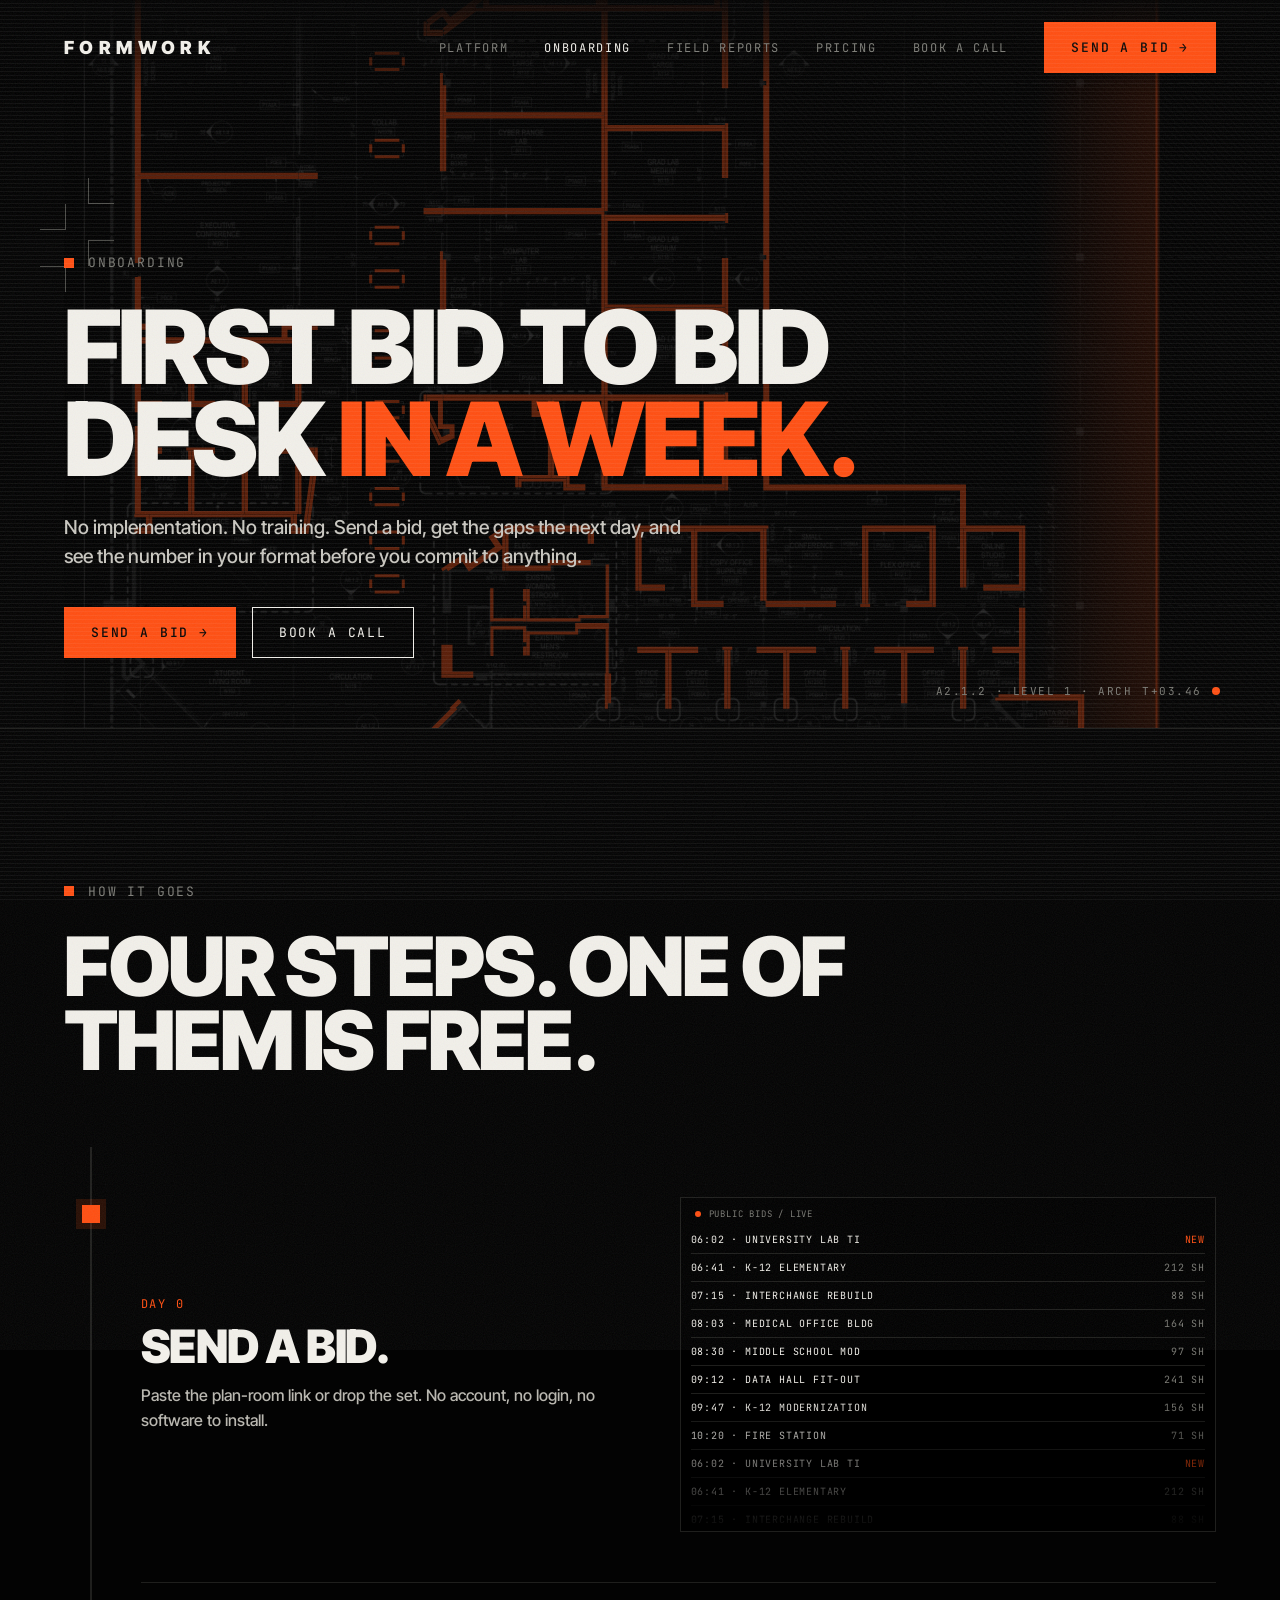
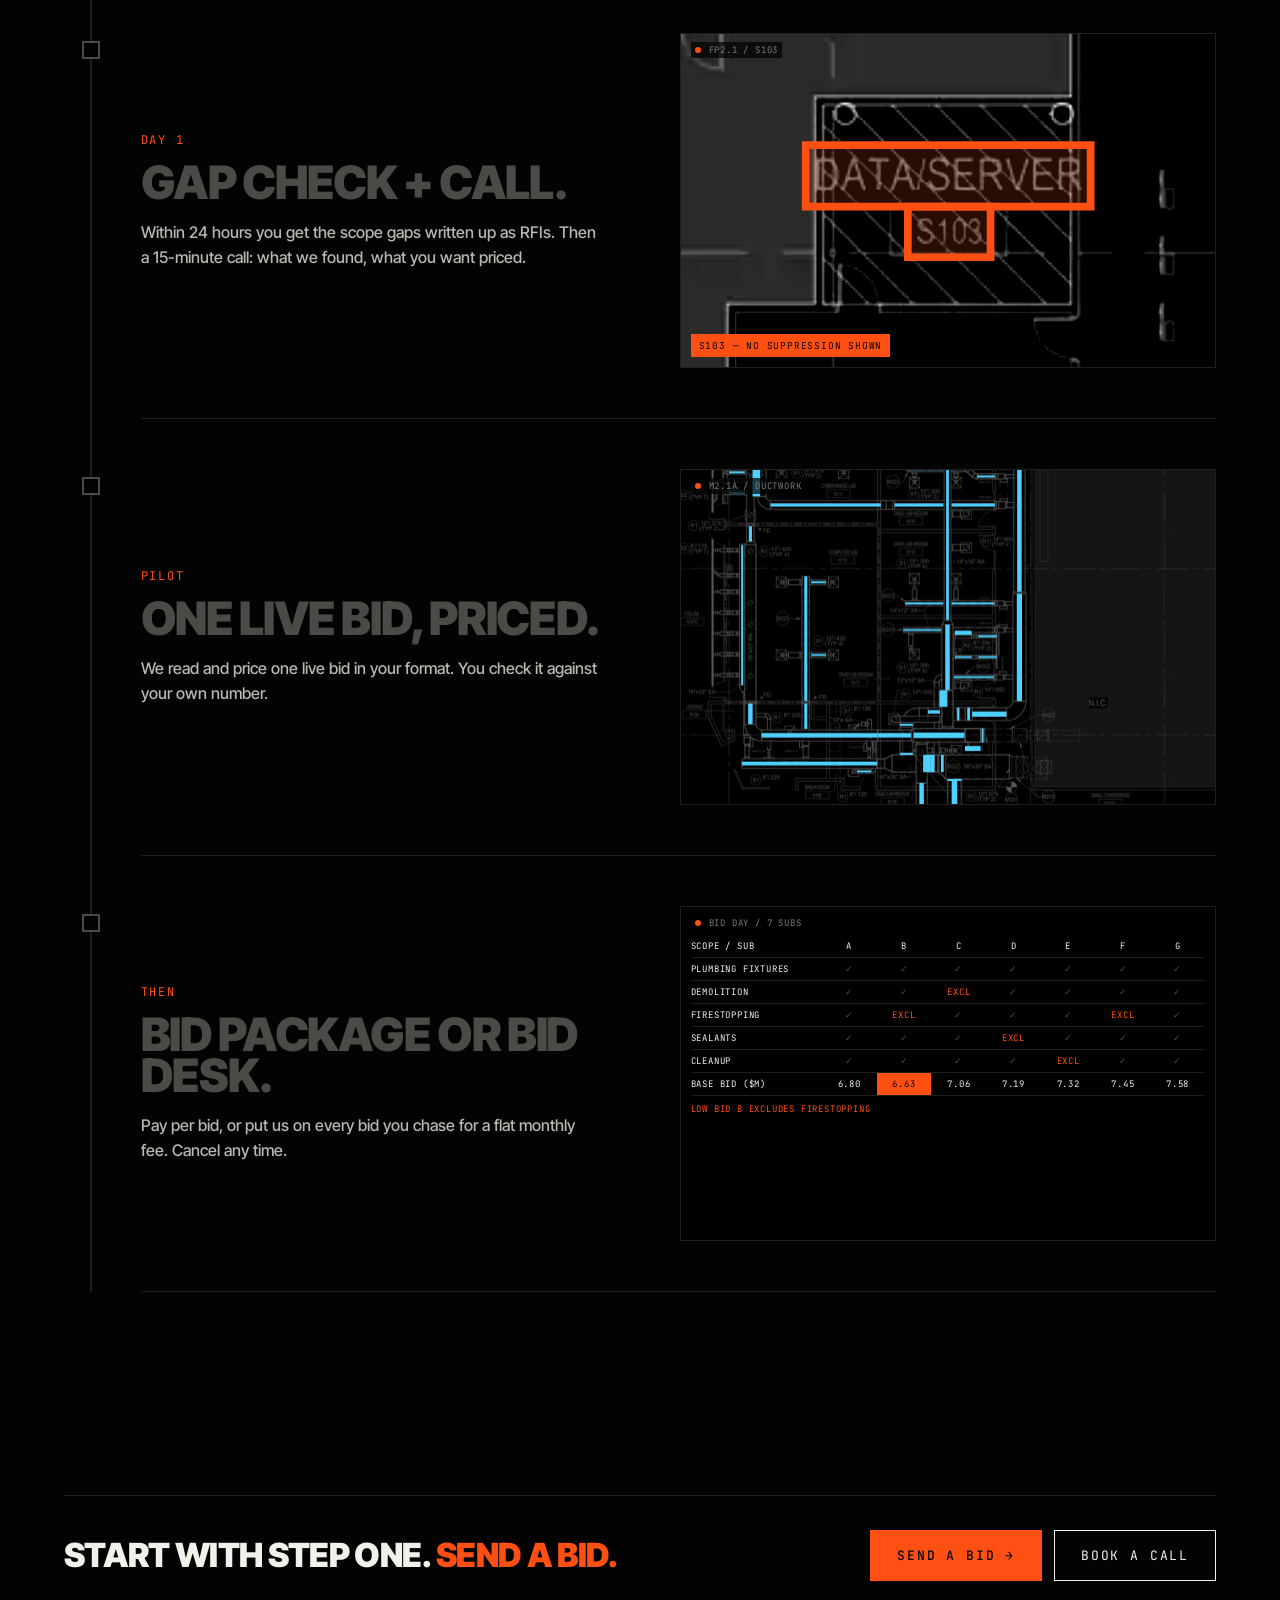
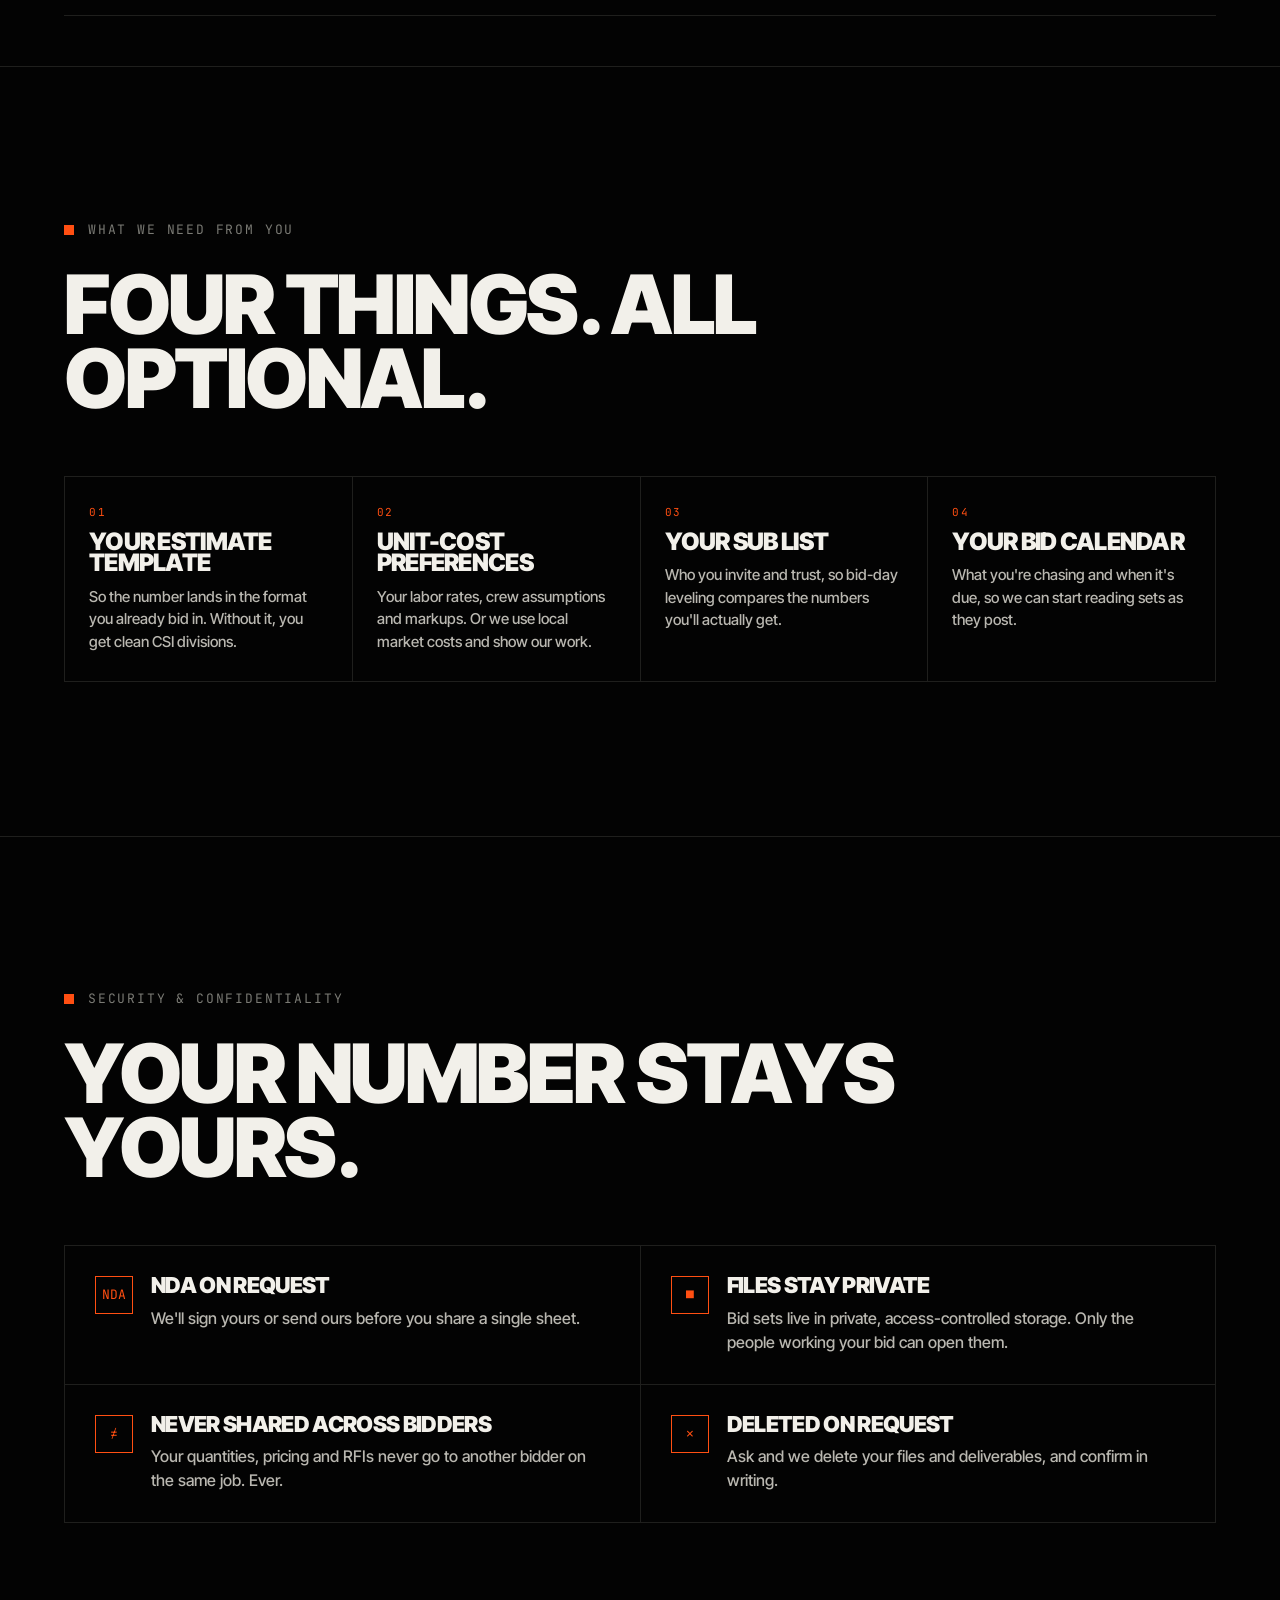
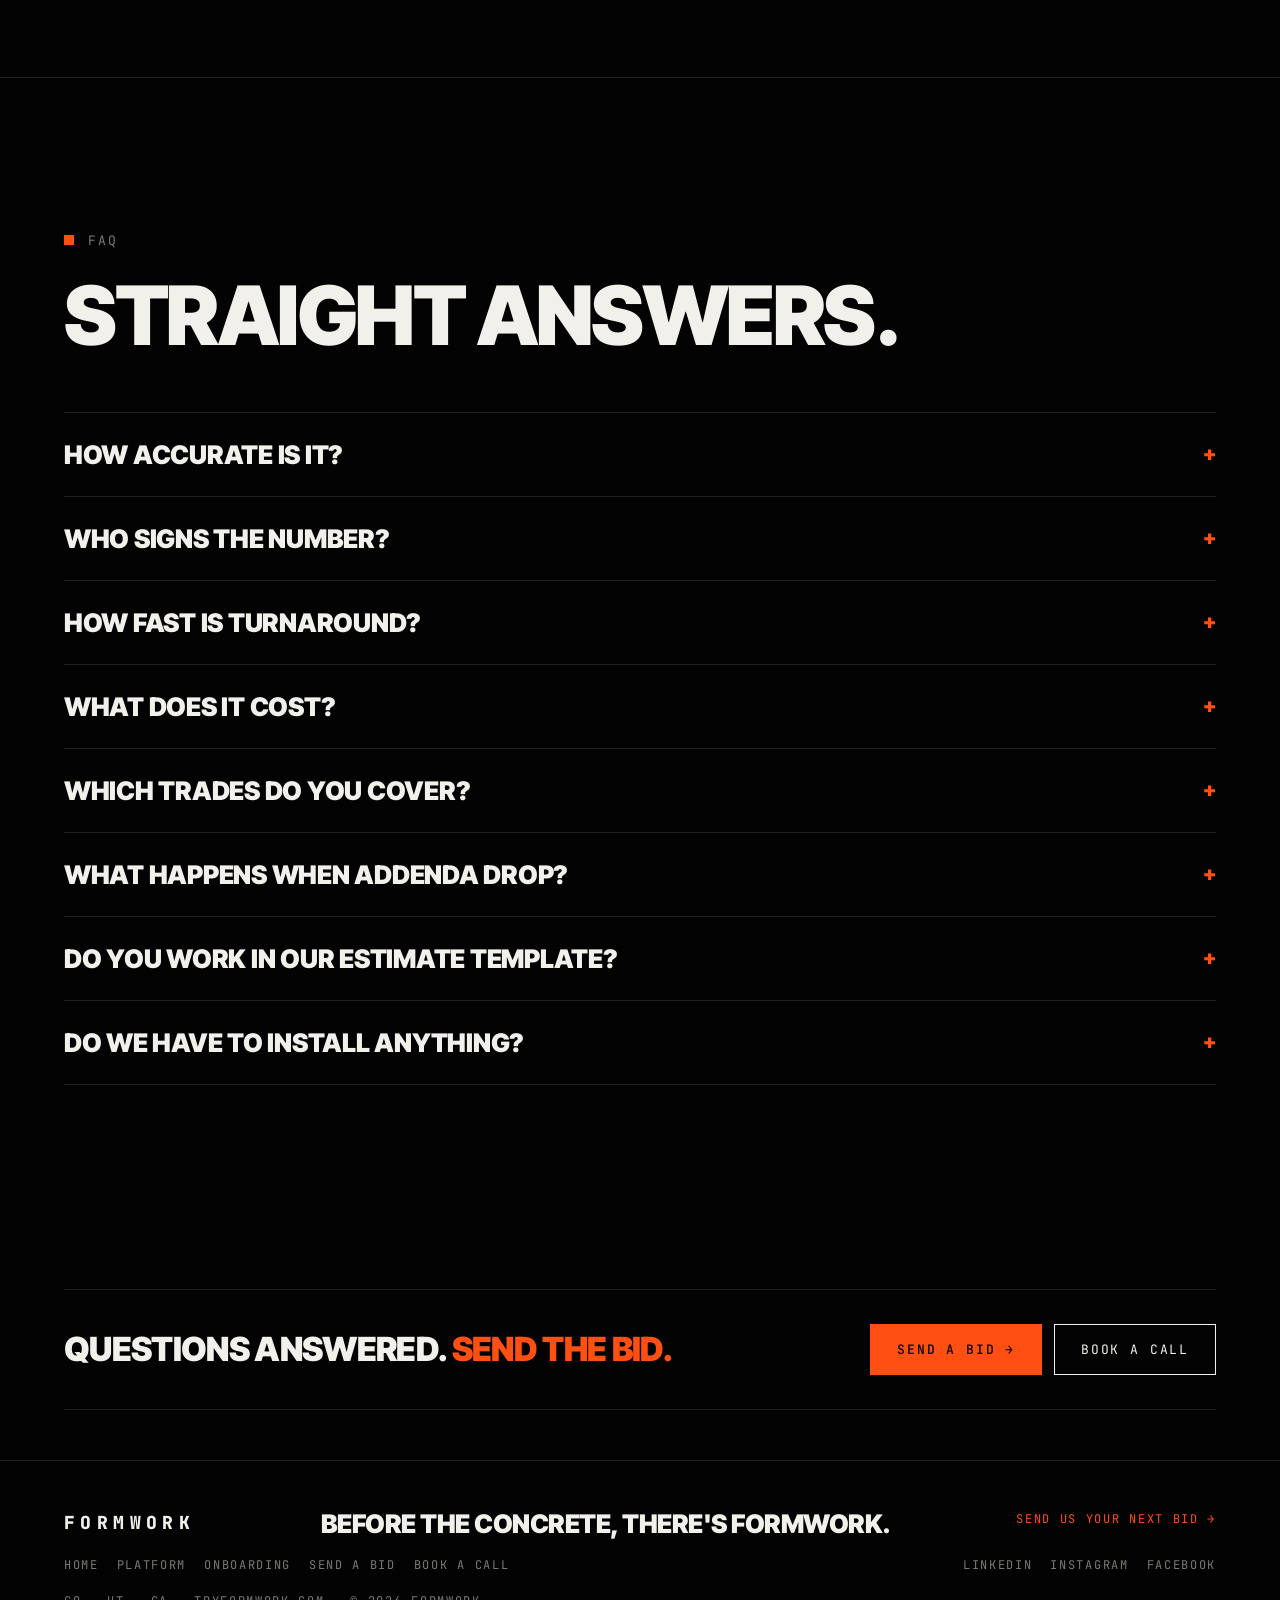
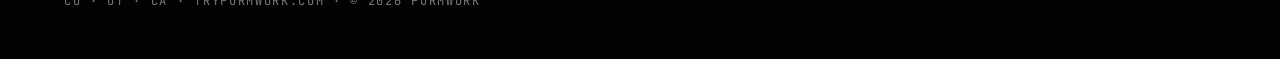
==== onboarding.html @ c46f16ba "Launch new Formwork site: preconstruction intelligence Replaces the July landing page with the new m" ====
<!doctype html>
<html lang="en">
<head>
<meta charset="utf-8">
<meta name="viewport" content="width=device-width, initial-scale=1">
<title>Onboarding — Formwork</title>
<meta name="description" content="How working with Formwork goes: send a bid, gap check and call on day one, free gap check on your next bid, then per-bid or monthly. What we need, how we protect your files, and FAQ.">
<meta property="og:title" content="Onboarding — Formwork">
<meta property="og:description" content="How working with Formwork goes: send a bid, gap check and call on day one, free gap check on your next bid, then per-bid or monthly. What we need, how we protect your files, and FAQ.">
<meta property="og:type" content="website">
<meta property="og:site_name" content="Formwork">
<meta property="og:url" content="https://tryformwork.com/onboarding.html">
<meta property="og:image" content="https://tryformwork.com/assets/poster.jpg">
<meta name="twitter:card" content="summary_large_image">
<meta name="theme-color" content="#030303">
<link rel="canonical" href="https://tryformwork.com/onboarding.html">
<link rel="icon" type="image/svg+xml" href="data:image/svg+xml,%3Csvg xmlns='http://www.w3.org/2000/svg' viewBox='0 0 64 64'%3E%3Crect width='64' height='64' fill='%23ff4f12'/%3E%3Cpath d='M20 14h26v9H30v7h13v9H30v11H20z' fill='%23030303'/%3E%3C/svg%3E">
<link rel="preconnect" href="https://fonts.googleapis.com">
<link rel="preconnect" href="https://fonts.gstatic.com" crossorigin>
<link rel="preload" as="style" href="https://fonts.googleapis.com/css2?family=Inter+Tight:wght@400;500;800;900&family=JetBrains+Mono:wght@400;500&display=swap">
<link href="https://fonts.googleapis.com/css2?family=Inter+Tight:wght@400;500;800;900&family=JetBrains+Mono:wght@400;500&display=swap" rel="stylesheet">
<link rel="preload" as="fetch" href="assets/a212.json" crossorigin>
<link rel="preload" as="fetch" href="assets/m21a.json" crossorigin>
<script>document.documentElement.classList.add('js');</script>
<link rel="stylesheet" href="assets/site.css">
</head>
<body>
<div id="flash" aria-hidden="true"></div>
<nav>
  <a href="index.html" class="wordmark" aria-label="Formwork home">FORMWORK</a>
  <div class="links">
    <a class="mono dim" href="platform.html">Platform</a>
    <a class="mono dim cur" href="onboarding.html" aria-current="page">Onboarding</a>
    <a class="mono dim" href="index.html#reports">Field reports</a>
    <a class="mono dim" href="index.html#pricing">Pricing</a>
    <a class="mono dim" href="send.html#call">Book a call</a>
    <a class="btn solid" href="send.html">Send a bid →</a>
  </div>
</nav>
<header class="phero">
  <canvas class="bg" data-plan data-cx="600" aria-hidden="true"></canvas>
  <i class="hud tl"></i><i class="hud tr"></i><i class="hud bl"></i><i class="hud br"></i>
  <div class="hudtxt r mono dim" aria-hidden="true"><span data-hud-layer>A2.1.2 · Level 1 · Arch</span><span data-hud-t>T+00.00</span><span class="dot"></span></div>
  <div class="label mono dim">Onboarding</div>
  <h1 class="slam now">First bid to bid desk <em class="orange" style="font-style:normal">in a week.</em></h1>
  <p class="sub">No implementation. No training. Send a bid, get the gaps the next day, and see the number in your format before you commit to anything.</p>
  <div class="ctas"><a class="btn solid" href="send.html">Send a bid →</a><a class="btn" href="send.html#call" data-book>Book a call</a></div>
</header>

<section id="timeline" aria-label="Onboarding timeline">
  <div class="label mono dim reveal">How it goes</div>
  <h2 class="slam">Four steps. One of them is free.</h2>
  <div class="tline"><div class="rail"><i id="tlFill"></i></div>
    <div class="tstep"><i class="tdot"></i><div><div class="when mono orange">Day 0</div><h3>Send a bid.</h3><p>Paste the plan-room link or drop the set. No account, no login, no software to install.</p></div><div class="mini" data-mini="feed" data-label="Public bids / live"></div></div>
    <div class="tstep"><i class="tdot"></i><div><div class="when mono orange">Day 1</div><h3>Gap check + call.</h3><p>Within 24 hours you get the scope gaps written up as RFIs. Then a 15-minute call: what we found, what you want priced.</p></div><div class="mini" data-mini="zoom:g2" data-label="FP2.1 / S103" data-chip="S103 — no suppression shown"></div></div>
    <div class="tstep"><i class="tdot"></i><div><div class="when mono orange">Pilot</div><h3>One live bid, priced.</h3><p>We read and price one live bid in your format. You check it against your own number.</p></div><div class="mini" data-mini="duct" data-label="M2.1A / ductwork"></div></div>
    <div class="tstep"><i class="tdot"></i><div><div class="when mono orange">Then</div><h3>Bid Package or Bid Desk.</h3><p>Pay per bid, or put us on every bid you chase for a flat monthly fee. Cancel any time.</p></div><div class="mini" data-mini="lvl" data-label="Bid day / 7 subs"></div></div>
  </div>
</section>
<div class="ctawrap"><div class="ctastrip reveal"><div class="t">Start with step one. <span class="orange">Send a bid.</span></div><div class="row"><a class="btn solid" href="send.html">Send a bid →</a><a class="btn" href="send.html#call" data-book>Book a call</a></div></div></div>

<section style="border-top:1px solid var(--line)">
  <div class="label mono dim reveal">What we need from you</div>
  <h2 class="slam">Four things. All optional.</h2>
  <div class="need">
    <div class="reveal"><div class="k mono orange">01</div><h3>Your estimate template</h3><p>So the number lands in the format you already bid in. Without it, you get clean CSI divisions.</p></div>
    <div class="reveal"><div class="k mono orange">02</div><h3>Unit-cost preferences</h3><p>Your labor rates, crew assumptions and markups. Or we use local market costs and show our work.</p></div>
    <div class="reveal"><div class="k mono orange">03</div><h3>Your sub list</h3><p>Who you invite and trust, so bid-day leveling compares the numbers you'll actually get.</p></div>
    <div class="reveal"><div class="k mono orange">04</div><h3>Your bid calendar</h3><p>What you're chasing and when it's due, so we can start reading sets as they post.</p></div>
  </div>
</section>

<section style="border-top:1px solid var(--line)">
  <div class="label mono dim reveal">Security &amp; confidentiality</div>
  <h2 class="slam">Your number stays yours.</h2>
  <div class="sec4">
    <div class="reveal"><div class="ic">NDA</div><div><h3>NDA on request</h3><p>We'll sign yours or send ours before you share a single sheet.</p></div></div>
    <div class="reveal"><div class="ic">■</div><div><h3>Files stay private</h3><p>Bid sets live in private, access-controlled storage. Only the people working your bid can open them.</p></div></div>
    <div class="reveal"><div class="ic">≠</div><div><h3>Never shared across bidders</h3><p>Your quantities, pricing and RFIs never go to another bidder on the same job. Ever.</p></div></div>
    <div class="reveal"><div class="ic">✕</div><div><h3>Deleted on request</h3><p>Ask and we delete your files and deliverables, and confirm in writing.</p></div></div>
  </div>
</section>

<section style="border-top:1px solid var(--line)">
  <div class="label mono dim reveal">FAQ</div>
  <h2 class="slam">Straight answers.</h2>
  <div class="faq">
    <details class="reveal"><summary>How accurate is it?</summary><p>Every quantity traces back to a sheet and a markup you can audit. Machines do the counting; an estimator checks it and signs it. If a number moves, you can see why.</p></details>
    <details class="reveal"><summary>Who signs the number?</summary><p>A construction professional reviews and signs every deliverable that leaves Formwork. No black boxes, no unsigned output.</p></details>
    <details class="reveal"><summary>How fast is turnaround?</summary><p>Gap check within 24 hours of receiving the set. Quantities and the full estimate before your pre-bid. We confirm the date the day the set lands, and tell you up front if the timeline is tight.</p></details>
    <details class="reveal"><summary>What does it cost?</summary><p>The Gap Check is free. A Bid Package starts at $750 per bid. Bid Desk starts at $3K per month for a monthly bid allotment. Owner-side work is quoted per project.</p></details>
    <details class="reveal"><summary>Which trades do you cover?</summary><p>All of them: sitework, concrete, steel, framing and drywall, doors and hardware, finishes, fire protection, plumbing, mechanical, electrical, low voltage. GCs get the whole set; subs get their scope.</p></details>
    <details class="reveal"><summary>What happens when addenda drop?</summary><p>We track addenda on every bid we have. Affected quantities are re-run and you get a short delta memo: what changed, where, and what it does to the number.</p></details>
    <details class="reveal"><summary>Do you work in our estimate template?</summary><p>Yes. Send your template and we deliver in it. No template? You get a clean CSI-division estimate that drops into most systems.</p></details>
    <details class="reveal"><summary>Do we have to install anything?</summary><p>No. You get files: marked-up drawings, the estimate, the RFI memo. Nothing to log into.</p></details>
  </div>
</section>
<div class="ctawrap"><div class="ctastrip reveal"><div class="t">Questions answered. <span class="orange">Send the bid.</span></div><div class="row"><a class="btn solid" href="send.html">Send a bid →</a><a class="btn" href="send.html#call" data-book>Book a call</a></div></div></div>
<footer class="mono dim">
  <div class="wordmark" style="color:var(--ink)">FORMWORK</div>
  <div class="brandline">Before the concrete, there's formwork.</div>
  <a href="send.html" class="orange">Send us your next bid →</a>
  <div class="fl" role="navigation" aria-label="Footer"><a href="index.html">Home</a><a href="platform.html">Platform</a><a href="onboarding.html">Onboarding</a><a href="send.html">Send a bid</a><a href="send.html#call">Book a call</a></div>
  <!-- TODO(owner): real social URLs -->
  <div class="socials"><a href="#" aria-label="Formwork on LinkedIn">LinkedIn</a><a href="#" aria-label="Formwork on Instagram">Instagram</a><a href="#" aria-label="Formwork on Facebook">Facebook</a></div>
  <div>CO · UT · CA · tryformwork.com · © <span data-year></span> Formwork</div>
</footer>
<div class="mbar" id="mbar"><a class="solid" href="send.html">Send a bid →</a><a href="send.html#call" data-book>Book a call</a></div>
<script src="assets/site.js" defer></script>
</body>
</html>
---- assets/site.css ----
:root {
    --bg: #030303; --bg2: #0b0b0a; --line: #1f1f1d; --ink: #f2f0ea; --dim: #7a7a74; --mute: #4a4a46;
    --orange: #ff4f12; --cyan: #4fd1ff;
    --sans: 'Inter Tight', system-ui, sans-serif; --mono: 'JetBrains Mono', ui-monospace, monospace;
    --pad: clamp(20px, 5vw, 96px);
  }
  * { box-sizing: border-box; margin: 0; padding: 0; }
[hidden] { display: none !important; }
  html { scroll-behavior: smooth; overflow-x: clip; }
  body { background: var(--bg); color: var(--ink); font-family: var(--sans); -webkit-font-smoothing: antialiased; overflow-x: clip; }
  body::after { /* film grain */
    content: ''; position: fixed; inset: -50%; pointer-events: none; z-index: 100; opacity: .07;
    background-image: url("data:image/svg+xml,%3Csvg xmlns='http://www.w3.org/2000/svg' width='200' height='200'%3E%3Cfilter id='n'%3E%3CfeTurbulence type='fractalNoise' baseFrequency='.9' numOctaves='2'/%3E%3C/filter%3E%3Crect width='200' height='200' filter='url(%23n)'/%3E%3C/svg%3E");
    animation: grain 1s steps(6) infinite;
  }
  body::before { /* scanlines */
    content: ''; position: fixed; inset: 0; pointer-events: none; z-index: 99; opacity: .05;
    background: repeating-linear-gradient(0deg, #fff 0 1px, transparent 1px 4px);
  }
  #flash { position: fixed; inset: 0; background: #fff; opacity: 0; pointer-events: none; z-index: 98; }
  #flash.go { animation: flash .16s ease-out; }
  @keyframes flash { 0% { opacity: .16; } 100% { opacity: 0; } }
  @keyframes grain { 0%{transform:translate(0,0)} 25%{transform:translate(-3%,2%)} 50%{transform:translate(2%,-3%)} 75%{transform:translate(-2%,-1%)} 100%{transform:translate(1%,3%)} }
  @keyframes blink { 50% { opacity: .15; } }
  a { color: inherit; text-decoration: none; }
  .mono { font-family: var(--mono); text-transform: uppercase; letter-spacing: .14em; }
  .dim { color: var(--dim); } .orange { color: var(--orange); } .cyan { color: var(--cyan); }
  h1, h2, h3 { font-weight: 900; text-transform: uppercase; letter-spacing: -.03em; line-height: .9; }

  /* slam-in headline: scale down + RGB split, like the films */
  .slam { transform-origin: 0 100%; }
  .slam.c { transform-origin: 50% 50%; }
  .js .slam:not(.hit) { opacity: 0; }
  .slam.hit { animation: slam .6s cubic-bezier(.16,1,.3,1) both; }
  @keyframes slam {
    0% { opacity: 0; transform: scale(1.3); text-shadow: -16px 0 rgba(79,209,255,.85), 16px 0 rgba(255,79,18,.85); }
    20% { opacity: 1; }
    45% { text-shadow: -5px 0 rgba(79,209,255,.55), 5px 0 rgba(255,79,18,.55); }
    100% { opacity: 1; transform: none; text-shadow: 0 0 rgba(79,209,255,0), 0 0 rgba(255,79,18,0); }
  }

  /* nav */
  nav { position: fixed; top: 0; left: 0; right: 0; z-index: 50; display: flex; align-items: center; justify-content: space-between; padding: 22px var(--pad); background: linear-gradient(180deg, rgba(3,3,3,.9), rgba(3,3,3,0)); }
  .wordmark { font-weight: 900; letter-spacing: .3em; font-size: 18px; }
  nav .links { display: flex; gap: 36px; align-items: center; font-size: 12px; }
  nav .links a.mono:hover { color: var(--ink); }
  .btn { display: inline-flex; align-items: center; gap: 14px; font-family: var(--mono); text-transform: uppercase; letter-spacing: .14em; font-size: 13px; padding: 16px 26px; border: 1.5px solid var(--ink); color: var(--ink); background: transparent; cursor: pointer; transition: all .2s; }
  .btn:hover { background: var(--ink); color: var(--bg); }
  .btn.solid { background: var(--orange); border-color: var(--orange); color: #050505; font-weight: 500; }
  .btn.solid:hover { background: var(--ink); border-color: var(--ink); }
  @media (max-width: 1000px) { nav .links a.mono { display: none; } }
  @media (max-width: 520px) { nav { padding: 16px var(--pad); } .wordmark { font-size: 15px; letter-spacing: .24em; } nav .btn { padding: 11px 14px; font-size: 11px; gap: 8px; white-space: nowrap; } }

  /* HUD bits */
  .hud { position: absolute; z-index: 3; width: 26px; height: 26px; border-color: var(--mute); border-style: solid; pointer-events: none; }
  .hud.tl { top: 90px; left: 24px; border-width: 1.5px 0 0 1.5px; } .hud.tr { top: 90px; right: 24px; border-width: 1.5px 1.5px 0 0; }
  .hud.bl { bottom: 24px; left: 24px; border-width: 0 0 1.5px 1.5px; } .hud.br { bottom: 24px; right: 24px; border-width: 0 1.5px 1.5px 0; }
  .hudtxt { position: absolute; z-index: 3; font-size: 11px; pointer-events: none; display: flex; align-items: center; gap: 10px; }
  .dot { display: inline-block; width: 8px; height: 8px; background: var(--orange); border-radius: 50%; animation: blink 1s steps(2) infinite; flex: none; }
  @media (max-width: 520px) { .hud.tl, .hud.tr { top: 74px; } .hud { width: 18px; height: 18px; } }

  /* hero */
  .hero { position: relative; min-height: 100svh; display: flex; flex-direction: column; justify-content: flex-end; padding: 140px var(--pad) 70px; overflow: hidden; }
  .hero canvas.bg { position: absolute; inset: 0; width: 100%; height: 100%; opacity: .42; display: block; }
  .hero::before { content: ''; position: absolute; inset: 0; z-index: 1; background: linear-gradient(0deg, var(--bg) 4%, rgba(3,3,3,.55) 45%, rgba(3,3,3,.75) 100%); }
  .hero > * { position: relative; z-index: 2; }
  .hero .tag { font-size: 13px; margin-bottom: 28px; display: flex; align-items: center; gap: 12px; }
  .hero .tag .blink { display: inline-block; width: 8px; height: 8px; background: var(--orange); animation: blink 1s steps(2) infinite; flex: none; }
  .hero h1 { font-size: clamp(46px, 9.2vw, 168px); max-width: 15ch; }
  .hero h1 em { font-style: normal; color: var(--orange); }
  .hero .sub { margin-top: 34px; max-width: 640px; font-size: clamp(17px, 1.5vw, 21px); line-height: 1.5; color: #c9c7c0; font-weight: 500; }
  .hero .ctas { display: flex; flex-wrap: wrap; gap: 16px; margin-top: 44px; }
  .hero .hudtxt.r { position: absolute; right: 60px; bottom: 30px; }
  @media (max-width: 700px) { .hero .hudtxt.r { display: none; } }

  /* ticker */
  .ticker { border-top: 1px solid var(--line); border-bottom: 1px solid var(--line); overflow: hidden; white-space: nowrap; padding: 18px 0; font-size: 13px; }
  .ticker .track { display: inline-block; animation: tick 38s linear infinite; }
  .ticker span { margin: 0 34px; } .ticker b { color: var(--ink); font-weight: 500; }
  @keyframes tick { to { transform: translateX(-50%); } }

  section { padding: clamp(80px, 12vw, 180px) var(--pad); position: relative; }
  .label { font-size: 13px; margin-bottom: 30px; display: flex; gap: 14px; align-items: center; }
  .label::before { content: ''; width: 10px; height: 10px; background: var(--orange); animation: blink 1.4s steps(2) infinite; flex: none; }
  h2 { font-size: clamp(38px, 6.4vw, 112px); max-width: 16ch; }

  /* ---------- scroll-driven stages ---------- */
  .scrolly { padding: 0; position: relative; }
  .stage { position: sticky; top: 0; height: 100vh; height: 100svh; overflow: hidden; }
  .stage .hud.tl, .stage .hud.tr { top: 84px; }
  .stage .hudtxt.tl { top: 88px; left: 64px; } .stage .hudtxt.tr { top: 88px; right: 64px; }
  .stage .hudtxt.br { bottom: 30px; right: 64px; }
  .stage .bar { position: absolute; left: 0; right: 0; bottom: 0; height: 2px; background: var(--line); z-index: 4; }
  .stage .bar i { position: absolute; inset: 0; background: var(--orange); transform-origin: 0 0; transform: scaleX(0); }
  @media (max-width: 520px) { .stage .hud.tl, .stage .hud.tr { top: 72px; } .stage .hudtxt.tl { left: 46px; top: 76px; font-size: 9.5px; } .stage .hudtxt.tr { right: 46px; top: 76px; font-size: 9.5px; } .stage .hudtxt.br { right: 50px; bottom: 28px; } }

  /* sequence (film beats) */
  #seq { height: 760vh; border-top: 1px solid var(--line); }
  #seqCanvas { position: absolute; inset: 0; width: 100%; height: 100%; display: block; }
  .beat { position: absolute; inset: 0; visibility: hidden; opacity: 0; padding: 130px var(--pad) 70px; display: flex; flex-direction: column; justify-content: center; }
  .beat.on { visibility: visible; opacity: 1; }
  .beat .big { font-size: clamp(42px, 8.6vw, 150px); }
  .beat .mid { font-size: clamp(34px, 6.2vw, 108px); }
  /* b1 terminal */
  .b1 { flex-direction: row; align-items: center; justify-content: space-between; gap: 40px; }
  .term { font-family: var(--mono); font-size: clamp(11px, 1.5vw, 22px); letter-spacing: .1em; text-transform: uppercase; line-height: 2.1; white-space: pre; }
  .term .hd { color: var(--orange); margin-bottom: 18px; display: flex; align-items: center; gap: 12px; letter-spacing: .14em; }
  .term .cur::after { content: '▌'; color: var(--orange); animation: blink .8s steps(2) infinite; }
  .flip { flex: none; text-align: right; }
  .flip .tile { width: 300px; height: 267px; border: 1px solid var(--line); background: #000 url(sheets/thumbs.webp) no-repeat; background-size: 3000px auto; filter: brightness(2.4) contrast(1.4); margin-left: auto; }
  .flip .mono { font-size: 11px; margin-top: 12px; }
  @media (max-width: 860px) { .b1 { flex-direction: column; align-items: flex-start; justify-content: center; gap: 30px; } .flip { text-align: left; } .flip .tile { width: 180px; height: 160px; background-size: 1800px auto; margin-left: 0; } }
  /* b2 download */
  .dl { margin-top: 60px; max-width: 900px; width: 100%; }
  .dl .mono { font-size: clamp(10px, 1.2vw, 15px); margin-bottom: 12px; display: flex; justify-content: space-between; gap: 12px; }
  .dl .track { height: 6px; background: #1c1c1a; } .dl .track i { display: block; height: 100%; background: var(--dim); width: 3%; animation: stuck 1.1s steps(3) infinite; }
  @keyframes stuck { 50% { opacity: .5; } }
  /* b3 takeoff */
  .b3 { justify-content: flex-end; }
  .b3::before { content: ''; position: absolute; inset: 0; background: linear-gradient(0deg, rgba(3,3,3,.95) 0%, rgba(3,3,3,0) 50%); }
  .b3 > * { position: relative; }
  .b3 > canvas { position: absolute; }
  .b3 .counts { position: absolute; right: var(--pad); top: 130px; text-align: right; display: grid; gap: 6px; }
  .b3 .counts div { display: flex; gap: 16px; justify-content: flex-end; align-items: baseline; }
  .b3 .counts b { font-family: var(--mono); font-weight: 500; font-size: clamp(22px, 3vw, 44px); color: var(--ink); }
  .b3 .counts span { font-size: 11px; width: 130px; text-align: left; }
  @media (max-width: 700px) { .b3 .counts { left: var(--pad); right: auto; top: 108px; text-align: left; grid-template-columns: 1fr 1fr; gap: 4px 18px; background: rgba(3,3,3,.6); } .b3 .counts div { justify-content: flex-start; gap: 8px; } .b3 .counts b { font-size: 20px; } .b3 .counts span { width: auto; font-size: 8.5px; } }
  /* b4 priced */
  .b4 { flex-direction: row; align-items: center; gap: 60px; }
  .rows { flex: 1; max-width: 820px; font-family: var(--mono); text-transform: uppercase; letter-spacing: .08em; }
  .rows .r { display: flex; align-items: baseline; border-bottom: 1px solid var(--line); padding: clamp(7px, 1.2vh, 13px) 0; font-size: clamp(11px, 1.45vw, 22px); opacity: 0; }
  .rows .r.in { opacity: 1; }
  .rows .r i { font-style: normal; color: var(--orange); width: 3.6em; flex: none; } .rows .r span { flex: 1; } .rows .r b { font-weight: 500; }
  .b4 .priced { font-size: clamp(56px, 11vw, 190px); color: var(--orange); }
  @media (max-width: 860px) { .b4 { flex-direction: column-reverse; align-items: stretch; gap: 28px; } }
  /* b5 rfis */
  .rfis { display: grid; gap: 14px; max-width: 1100px; margin-bottom: 50px; }
  .rfi { display: flex; gap: 30px; align-items: center; border-left: 5px solid var(--orange); background: #0d0d0c; padding: clamp(12px, 2vh, 22px) clamp(14px, 2.4vw, 30px); font-family: var(--mono); text-transform: uppercase; letter-spacing: .08em; font-size: clamp(11px, 1.5vw, 22px); opacity: 0; transform: translateX(140px); transition: transform .35s cubic-bezier(.16,1,.3,1), opacity .2s; }
  .rfi.in { opacity: 1; transform: none; }
  .rfi i { font-style: normal; color: var(--orange); flex: none; }
  @media (max-width: 600px) { .rfi { flex-direction: column; align-items: flex-start; gap: 6px; } .rfis { gap: 10px; margin-bottom: 30px; } }
  /* b6 */
  .b6 { align-items: center; text-align: center; }
  .b6 .big { font-size: clamp(44px, 10vw, 180px); max-width: none; }

  /* 133 sheet wall */
  #sheets { height: 340vh; border-top: 1px solid var(--line); }
  #sheets .head { position: absolute; left: var(--pad); right: var(--pad); top: 116px; display: flex; justify-content: space-between; align-items: flex-end; gap: 20px; z-index: 2; }
  #sheets .head .label { margin-bottom: 18px; }
  #sheets .head h2 { font-size: clamp(32px, 5.4vw, 92px); max-width: 12ch; }
  #sheets .count { text-align: right; } #sheets .count b { font-family: var(--mono); font-weight: 500; font-size: clamp(30px, 4.4vw, 72px); display: block; }
  #sheets .count span { font-size: 11px; }
  .wall { position: absolute; left: var(--pad); right: var(--pad); bottom: 92px; }
  .wall .t { position: absolute; left: 0; top: 0; background: #000 url(sheets/thumbs.webp) no-repeat; transform-origin: 0 0; will-change: transform, opacity; outline: 1px solid rgba(255,255,255,.07); }
  .wall.sorted .t.ARCH { outline-color: rgba(255,79,18,.85); } .wall.sorted .t.MECH { outline-color: rgba(79,209,255,.85); }
  .wall .lab { position: absolute; top: 100%; padding-top: 10px; font-size: 10.5px; opacity: 0; transition: opacity .3s; white-space: nowrap; }
  .wall .lab b { display: block; font-family: var(--mono); font-weight: 500; font-size: clamp(13px, 1.8vw, 26px); color: var(--ink); letter-spacing: 0; }
  .wall.sorted .lab { opacity: 1; }
  @media (max-width: 700px) { #sheets .head { flex-direction: column; align-items: flex-start; top: 96px; gap: 10px; } #sheets .count { text-align: left; } .wall .lab { font-size: 7.5px; letter-spacing: .02em; padding-top: 6px; } .wall { bottom: 86px; } }

  /* gaps */
  #gaps { height: 440vh; border-top: 1px solid var(--line); }
  .gapgrid { position: absolute; inset: 120px var(--pad) 60px; display: grid; grid-template-columns: auto 1fr; gap: clamp(30px, 5vw, 80px); align-items: center; }
  .viewer { position: relative; height: calc(100svh - 190px); aspect-ratio: 9 / 16; max-height: 820px; border: 1px solid var(--line); background: #000; overflow: hidden; }
  .viewer .vin { position: absolute; left: 0; top: 0; width: 800px; height: 1422px; transform-origin: 0 0; }
  .viewer img { position: absolute; inset: 0; width: 800px; height: 1422px; filter: contrast(1.35) brightness(1.15); opacity: .85; }
  .viewer svg { position: absolute; inset: 0; width: 800px; height: 1422px; overflow: visible; }
  .viewer .vt { position: absolute; left: 12px; right: 12px; top: 12px; z-index: 2; font-size: 10px; display: flex; justify-content: space-between; gap: 8px; background: rgba(0,0,0,.7); padding: 4px 6px; }
  .viewer .flag { position: absolute; left: 12px; right: 12px; bottom: 12px; z-index: 2; background: var(--orange); color: #050505; font-size: 11px; padding: 8px 10px; opacity: 0; transform: translateY(10px); transition: .25s; }
  .viewer .flag.in { opacity: 1; transform: none; }
  .gapside h2 { font-size: clamp(32px, 5vw, 86px); max-width: 14ch; margin-bottom: 36px; }
  .gapside .rfi { opacity: .28; transform: none; transition: opacity .25s, background .25s; margin-bottom: 10px; font-size: clamp(11px, 1.15vw, 17px); display: block; }
  .gapside .rfi.on { opacity: 1; background: #151513; }
  .gapside .rfi small { display: block; color: var(--dim); font-size: .78em; margin-top: 6px; letter-spacing: .06em; }
  @media (max-width: 860px) {
    .gapgrid { grid-template-columns: 1fr; grid-template-rows: auto auto; inset: 92px var(--pad) 40px; gap: 18px; align-items: start; align-content: start; }
    .viewer { height: auto; width: 100%; aspect-ratio: 4 / 3.2; max-height: 46svh; }
    .gapside .label { margin-bottom: 12px; }
    .gapside h2 { font-size: 30px; margin-bottom: 16px; }
    .gapside .rfi { display: none; } .gapside .rfi.on { display: block; }
  }

  /* services */
  .svc { display: grid; grid-template-columns: repeat(3, 1fr); gap: 1px; background: var(--line); border: 1px solid var(--line); margin-top: 70px; }
  .svc > div { background: var(--bg); padding: 22px 22px 26px; display: flex; flex-direction: column; gap: 16px; position: relative; transition: background .25s; min-width: 0; }
  .svc > div:hover { background: var(--bg2); }
  .svc > div::after { content: ''; position: absolute; left: 0; top: 0; height: 2px; width: 0; background: var(--orange); transition: width .4s cubic-bezier(.16,1,.3,1); }
  .svc > div:hover::after { width: 100%; }
  .svc .k { font-size: 12px; display: flex; justify-content: space-between; gap: 12px; margin-top: 6px; }
  .svc h3 { font-size: clamp(26px, 2.4vw, 38px); }
  .svc p { color: #b9b7b0; line-height: 1.5; font-size: 16px; font-weight: 500; }
  .svc .meta { margin-top: auto; font-size: 11px; padding-top: 16px; border-top: 1px solid var(--line); }
  @media (max-width: 1000px) { .svc { grid-template-columns: 1fr 1fr; } }
  @media (max-width: 640px) { .svc { grid-template-columns: 1fr; } }
  /* mini live panels */
  .mini { position: relative; aspect-ratio: 16 / 10; background: #000; border: 1px solid var(--line); overflow: hidden; font-family: var(--mono); text-transform: uppercase; letter-spacing: .08em; font-size: 10px; }
  .mini * { animation-play-state: paused !important; }
  .play .mini * { animation-play-state: running !important; }
  .mini .ml { position: absolute; left: 10px; top: 8px; z-index: 3; font-size: 9px; color: var(--dim); display: flex; gap: 8px; align-items: center; background: rgba(0,0,0,.7); padding: 2px 4px; }
  .mini .ml .dot { width: 6px; height: 6px; }
  .mini canvas { position: absolute; inset: 0; width: 100%; height: 100%; }
  .feed { position: absolute; left: 10px; right: 10px; top: 28px; animation: feed 16s linear infinite; }
  .feed div { display: flex; justify-content: space-between; gap: 8px; padding: 7px 0; border-bottom: 1px solid var(--line); color: var(--ink); white-space: nowrap; }
  .feed div span:first-child { overflow: hidden; text-overflow: ellipsis; }
  .feed div em { font-style: normal; color: var(--dim); } .feed div.new em { color: var(--orange); animation: blink .8s steps(2) infinite; }
  .mini.f::after { content: ''; position: absolute; inset: 0; background: linear-gradient(0deg, #000 0%, rgba(0,0,0,0) 40%); pointer-events: none; }
  @keyframes feed { from { transform: translateY(0); } to { transform: translateY(-50%); } }
  .zoomer { --ox: 50%; --oy: 50%; --z0: 1; --z1: 2; position: absolute; left: 0; width: 100%; aspect-ratio: 800 / 1422; top: 50%; transform-origin: var(--ox) var(--oy); transform: translate(calc(50% - var(--ox)), calc(-1 * var(--oy))) scale(var(--z1)); animation: zoom 6s cubic-bezier(.7,0,.3,1) infinite alternate; }
  .zoomer img { width: 100%; height: 100%; display: block; filter: contrast(1.35) brightness(1.2); opacity: .9; }
  .zoomer svg { position: absolute; inset: 0; width: 100%; height: 100%; }
  @keyframes zoom { 0%, 15% { transform: translate(calc(50% - var(--ox)), calc(-1 * var(--oy))) scale(var(--z0)); } 85%, 100% { transform: translate(calc(50% - var(--ox)), calc(-1 * var(--oy))) scale(var(--z1)); } }
  .boxpulse rect { animation: box 6s infinite alternate; }
  @keyframes box { 0%, 55% { opacity: 0; } 70%, 100% { opacity: 1; } }
  .mini .chip { position: absolute; left: 10px; bottom: 10px; z-index: 3; background: var(--orange); color: #050505; padding: 5px 8px; font-size: 9.5px; animation: chip 6s infinite alternate; }
  @keyframes chip { 0%, 70% { opacity: 0; transform: translateY(6px); } 85%, 100% { opacity: 1; transform: none; } }
  .lvl { position: absolute; inset: 28px 10px 10px; display: grid; grid-template-columns: 2.4fr repeat(7, 1fr); align-content: start; font-size: 9px; }
  .lvl > * { padding: 5px 0; border-bottom: 1px solid var(--line); text-align: center; color: var(--mute); }
  .lvl > .n { text-align: left; color: var(--ink); white-space: nowrap; overflow: hidden; text-overflow: ellipsis; }
  .lvl > .h { color: var(--ink); }
  .lvl > .x { color: var(--orange); animation: excl 7s infinite; }
  .lvl > .lo { color: var(--ink); } .lvl > .lo.hot { animation: lo 7s infinite; background: var(--orange); color: #050505; }
  .lvl > .note { grid-column: 1 / -1; text-align: left; color: var(--orange); border: 0; padding-top: 7px; animation: excl 7s infinite; }
  @keyframes excl { 0%, 25% { opacity: 0; } 32%, 100% { opacity: 1; } }
  @keyframes lo { 0%, 50% { background: transparent; color: var(--ink); } 58%, 100% { background: var(--orange); color: #050505; } }
  .bars { position: absolute; inset: 30px 10px 24px; display: grid; gap: 8px; align-content: center; }
  .bars div { display: grid; grid-template-columns: 58px 1fr 34px; gap: 8px; align-items: center; color: var(--ink); font-size: 9px; }
  .bars i { display: block; height: 9px; background: var(--mute); transform-origin: 0 0; animation: bar 5s cubic-bezier(.16,1,.3,1) infinite; }
  .bars div:first-child i { background: var(--orange); }
  .bars b { font-weight: 500; color: var(--orange); text-align: right; }
  @keyframes bar { 0% { transform: scaleX(0); } 30%, 100% { transform: scaleX(1); } }
  .gmp { position: absolute; right: 10px; top: 26px; z-index: 3; text-align: right; color: var(--ink); background: rgba(0,0,0,.78); padding: 6px 8px; }
  .gmp b { display: block; font-family: var(--sans); font-weight: 900; font-size: 22px; letter-spacing: -.02em; }
  .gmp .q { color: var(--orange); font-family: var(--sans); font-weight: 900; font-size: 26px; letter-spacing: -.02em; animation: chip 6s infinite alternate; }
  .pan { position: absolute; left: -10%; top: -20%; width: 120%; animation: pan 18s linear infinite alternate; }
  .pan img { width: 100%; height: auto; display: block; filter: contrast(1.4) brightness(1.2); opacity: .7; }
  .pan svg { position: absolute; inset: 0; width: 100%; height: 100%; }
  .pan rect { animation: box 6s infinite alternate; }
  @keyframes pan { from { transform: translateY(0); } to { transform: translateY(-38%); } }

  /* field reports */
  .reel { display: grid; grid-template-columns: repeat(4, 1fr); gap: 14px; margin-top: 70px; }
  .spot { position: relative; background: var(--bg); border: 1px solid var(--line); overflow: hidden; cursor: pointer; padding: 177.78% 0 0; color: inherit; font: inherit; text-align: left; display: block; width: 100%; transition: border-color .2s; }
  .spot video, .spot img { position: absolute; top: 0; left: 0; width: 100%; height: auto; aspect-ratio: 9 / 16; object-fit: cover; background: #000; }
  .spot .cap { display: flex; justify-content: space-between; align-items: center; gap: 8px; padding: 12px 12px 13px; border-top: 1px solid var(--line); }
  .spot .cap b { font-family: var(--sans); font-weight: 900; font-size: clamp(17px, 1.4vw, 22px); letter-spacing: -.02em; line-height: 1; display: block; margin-top: 6px; white-space: nowrap; }
  .spot .cap small { font-size: 10px; white-space: nowrap; }
  .spot .play { font-size: 10px; border: 1px solid rgba(242,240,234,.4); width: 30px; height: 30px; display: grid; place-items: center; flex: none; }
  .spot:hover, .spot:focus-visible { border-color: var(--orange); outline: none; }
  .spot:hover .play { background: var(--orange); border-color: var(--orange); color: #050505; }
  .spot.todo { cursor: default; }
  @media (max-width: 1100px) {
    .reel { display: flex; overflow-x: auto; scroll-snap-type: x mandatory; margin-left: calc(-1 * var(--pad)); margin-right: calc(-1 * var(--pad)); padding: 0 var(--pad) 10px; scrollbar-width: none; }
    .reel::-webkit-scrollbar { display: none; }
    .spot { flex: 0 0 min(62vw, 260px); scroll-snap-align: start; }
  }
  .films { display: grid; grid-template-columns: 1fr 1fr; gap: 1px; background: var(--line); border: 1px solid var(--line); margin-top: 40px; }
  .films > * { background: var(--bg); padding: 26px 28px; display: flex; justify-content: space-between; align-items: center; gap: 20px; font-size: 12px; border: 0; color: inherit; text-align: left; }
  .films button { cursor: pointer; } .films button:hover { background: var(--bg2); }
  .films b { font-family: var(--sans); font-weight: 900; font-size: clamp(20px, 2vw, 28px); letter-spacing: -.02em; text-transform: uppercase; display: block; margin-top: 8px; }
  @media (max-width: 760px) { .films { grid-template-columns: 1fr; } }

  /* principles */
  .principles { display: grid; grid-template-columns: repeat(3, 1fr); gap: 40px; margin-top: 70px; text-align: left; }
  .principles h4 { font-family: var(--mono); font-weight: 500; letter-spacing: .14em; text-transform: uppercase; font-size: 14px; margin-bottom: 14px; }
  .principles p { color: #b9b7b0; line-height: 1.55; font-weight: 500; }
  @media (max-width: 860px) { .principles { grid-template-columns: 1fr; } }

  /* tagline band */
  .tagline { border-top: 1px solid var(--line); overflow: hidden; }
  .tagline h2 { font-size: clamp(42px, 8.4vw, 156px); max-width: 14ch; }
  .tagline .row { display: flex; justify-content: space-between; align-items: end; gap: 40px; flex-wrap: wrap; }
  .tagline p { max-width: 380px; color: #b9b7b0; font-size: 17px; line-height: 1.55; font-weight: 500; }

  /* pricing */
  .tiers { display: grid; grid-template-columns: repeat(4, 1fr); border: 1px solid var(--line); margin-top: 70px; }
  .tier { padding: 36px 30px; display: flex; flex-direction: column; gap: 18px; }
  .tier + .tier { border-left: 1px solid var(--line); }
  .tier.hot { background: var(--bg2); box-shadow: inset 0 3px 0 var(--orange); }
  .tier .price { font-family: var(--mono); font-size: 34px; } .tier .price small { font-size: 14px; color: var(--dim); }
  .tier h3 { font-size: 26px; } .tier p, .tier li { color: #b9b7b0; line-height: 1.5; font-weight: 500; font-size: 16px; }
  .tier ul { list-style: none; display: grid; gap: 10px; } .tier li::before { content: '— '; color: var(--orange); }
  @media (max-width: 1100px) { .tiers { grid-template-columns: 1fr 1fr; } .tier:nth-child(3) { border-left: 0; } .tier:nth-child(n+3) { border-top: 1px solid var(--line); } }
  @media (max-width: 620px) { .tiers { grid-template-columns: 1fr; } .tier + .tier { border-left: 0; border-top: 1px solid var(--line); } }

  /* upload */
  .upload { display: grid; grid-template-columns: 1fr 1fr; gap: 80px; align-items: start; }
  form { display: grid; gap: 18px; }
  .field label { display: block; font-size: 12px; margin-bottom: 8px; }
  .field input, .field textarea, .field select { width: 100%; background: var(--bg2); border: 1px solid var(--line); color: var(--ink); padding: 16px; font-family: var(--sans); font-size: 16px; font-weight: 500; outline: none; border-radius: 0; }
  .field input:focus, .field textarea:focus, .field select:focus { border-color: var(--orange); }
  .drop { border: 1.5px dashed #3a3a37; padding: 34px; text-align: center; cursor: pointer; transition: border-color .2s; }
  .drop:hover, .drop.over { border-color: var(--orange); }
  .done { display: none; border: 1px solid var(--orange); padding: 30px; }
  @media (max-width: 960px) { .upload { grid-template-columns: 1fr; gap: 50px; } }

  footer { padding: 50px var(--pad); border-top: 1px solid var(--line); display: flex; justify-content: space-between; flex-wrap: wrap; gap: 20px; font-size: 12px; }

  /* film modal */
  .modal { position: fixed; inset: 0; z-index: 200; background: rgba(0,0,0,.94); display: none; align-items: center; justify-content: center; padding: 30px; }
  .modal.open { display: flex; }
  .modal video { width: min(1400px, 100%); max-height: 86vh; border: 1px solid var(--line); background: #000; }
  .modal.vert video { width: auto; height: min(86vh, 1280px); max-width: 100%; aspect-ratio: 9 / 16; }
  .modal .x { position: absolute; top: 24px; right: 30px; font-size: 13px; cursor: pointer; background: none; border: 0; color: inherit; }

  .reveal { opacity: 0; transform: translateY(40px); transition: opacity .9s cubic-bezier(.16,1,.3,1), transform .9s cubic-bezier(.16,1,.3,1); }
  .reveal.in { opacity: 1; transform: none; }
  @media (prefers-reduced-motion: reduce) {
    .scanbar { display: none; } .tstep .tdot { transition: none; }
    .reveal { opacity: 1; transform: none; transition: none; }
    .js .slam:not(.hit) { opacity: 1; } .slam.hit { animation: none; }
    .ticker .track, body::after, .dot, .label::before, .hero .tag .blink, .term .cur::after, .dl .track i { animation: none; }
    .mini * { animation: none !important; }
    .rfi { transition: none; }
    html { scroll-behavior: auto; }
  }

/* ---------- shared additions: multi-page ---------- */
.sr { position: absolute; width: 1px; height: 1px; overflow: hidden; clip: rect(0 0 0 0); white-space: nowrap; }
fieldset { border: 0; min-width: 0; }
.mute { color: var(--mute); }
nav .links a.cur { color: var(--ink); }
.mini .foot { position: absolute; bottom: 7px; left: 10px; color: var(--mute); font-size: 8px; z-index: 3; }
.bars.score { right: 64px; }
.bars.score div { grid-template-columns: 76px 1fr 22px; }
.bars.score i { background: var(--cyan); opacity: .8; }
.mini .verdict { position: absolute; right: 10px; top: 50%; transform: translateY(-50%); text-align: center; z-index: 3; }
.mini .verdict b { display: block; font-family: var(--sans); font-weight: 900; font-size: 34px; color: var(--ink); letter-spacing: -.03em; line-height: 1; }
.mini .verdict span { display: block; margin-top: 4px; background: var(--orange); color: #050505; padding: 2px 6px; font-size: 9px; animation: chip 5s infinite alternate; }
.pan.slow { top: 0; animation-duration: 26s; }
.scanbar { position: absolute; left: 0; right: 0; height: 2px; background: var(--cyan); box-shadow: 0 0 18px 4px rgba(79,209,255,.35); top: 0; z-index: 2; animation: scanv 3.2s cubic-bezier(.6,0,.4,1) infinite; }
@keyframes scanv { from { transform: translateY(0); } to { transform: translateY(var(--h, 220px)); } }
.mini .scanbar { --h: 260px; }

/* CTA strip after sections */
.ctastrip { margin: 0 var(--pad); padding: 34px 0; border-top: 1px solid var(--line); border-bottom: 1px solid var(--line); display: flex; justify-content: space-between; align-items: center; gap: 24px; flex-wrap: wrap; }
.ctastrip .t { font-weight: 900; text-transform: uppercase; letter-spacing: -.02em; font-size: clamp(22px, 2.6vw, 38px); line-height: 1; }
.ctastrip .row { display: flex; gap: 12px; flex-wrap: wrap; }
.ctawrap { padding: 50px 0; }

/* mobile sticky CTA bar */
.mbar { position: fixed; left: 0; right: 0; bottom: 0; z-index: 60; display: none; gap: 1px; background: var(--line); border-top: 1px solid var(--line); transform: translateY(110%); transition: transform .3s cubic-bezier(.16,1,.3,1); padding-bottom: env(safe-area-inset-bottom); }
.mbar a { flex: 1; text-align: center; padding: 17px 10px; font-family: var(--mono); text-transform: uppercase; letter-spacing: .12em; font-size: 12px; background: var(--bg); }
.mbar a.solid { background: var(--orange); color: #050505; font-weight: 500; flex: 1.4; }
.mbar.show { transform: none; }
@media (max-width: 860px) { .mbar { display: flex; } footer { padding-bottom: 90px; } }

/* sub-page hero */
.phero { position: relative; min-height: 78svh; display: flex; flex-direction: column; justify-content: flex-end; padding: 150px var(--pad) 70px; overflow: hidden; border-bottom: 1px solid var(--line); }
.phero canvas.bg { position: absolute; inset: 0; width: 100%; height: 100%; opacity: .34; display: block; }
.phero::before { content: ''; position: absolute; inset: 0; z-index: 1; background: linear-gradient(0deg, var(--bg) 6%, rgba(3,3,3,.6) 50%, rgba(3,3,3,.8) 100%); }
.phero > * { position: relative; z-index: 2; }
.phero h1 { font-size: clamp(44px, 8vw, 140px); max-width: 14ch; }
.phero .sub { margin-top: 28px; max-width: 640px; font-size: clamp(17px, 1.5vw, 21px); line-height: 1.5; color: #c9c7c0; font-weight: 500; }
.phero .ctas { display: flex; flex-wrap: wrap; gap: 16px; margin-top: 36px; }
.phero .hudtxt.r { position: absolute; right: 60px; bottom: 30px; }
@media (max-width: 700px) { .phero .hudtxt.r { display: none; } }

/* intake */
.intake-wrap { display: grid; grid-template-columns: 1.5fr 1fr; gap: 1px; background: var(--line); border: 1px solid var(--line); margin-top: 60px; }
.intake-wrap > * { background: var(--bg); padding: clamp(22px, 3vw, 44px); min-width: 0; }
@media (max-width: 960px) { .intake-wrap { grid-template-columns: 1fr; } }
.intake { scroll-margin-top: 90px; }
.ihead { display: grid; gap: 14px; margin-bottom: 28px; }
.ititle { font-size: 13px; display: flex; align-items: center; gap: 10px; }
.isteps { display: grid; grid-template-columns: repeat(3, 1fr); gap: 6px; }
.isteps i { height: 3px; background: var(--line); transition: background .3s; }
.isteps i.on { background: var(--orange); }
.istepl { font-size: 11px; }
.ist { display: grid; gap: 18px; }
.or { display: flex; align-items: center; gap: 14px; font-size: 11px; } .or::before, .or::after { content: ''; flex: 1; height: 1px; background: var(--line); }
.bigdrop { display: grid; place-items: center; gap: 8px; text-align: center; min-height: 190px; padding: 30px 20px; border: 1.5px dashed #3a3a37; cursor: pointer; transition: border-color .2s, background .2s; background: repeating-linear-gradient(135deg, rgba(255,255,255,.015) 0 10px, transparent 10px 20px); }
.bigdrop b { font-weight: 900; text-transform: uppercase; font-size: clamp(26px, 3vw, 40px); letter-spacing: -.02em; line-height: 1; }
.bigdrop span { font-size: 11px; } .bigdrop .pick { font-size: 11px; }
.bigdrop:hover, .bigdrop.over { border-color: var(--orange); background-color: rgba(255,79,18,.04); }
.bigdrop.has { min-height: 120px; }
.flist { list-style: none; display: grid; gap: 1px; background: var(--line); }
.flist:empty { display: none; }
.flist li { display: grid; grid-template-columns: 1fr auto 30px; gap: 12px; align-items: center; background: var(--bg2); padding: 10px 12px; font-size: 14px; font-weight: 500; }
.flist li .fn { overflow: hidden; text-overflow: ellipsis; white-space: nowrap; }
.flist li span.mono { font-size: 11px; } .flist li button { background: none; border: 0; cursor: pointer; font-size: 12px; } .flist li button:hover { color: var(--orange); }
.flist li.tot { background: var(--bg); font-size: 11px; }
.ierr { font-size: 11px; min-height: 1em; } .ierr:empty { display: none; }
.inav { display: flex; justify-content: space-between; align-items: center; gap: 12px; flex-wrap: wrap; margin-top: 6px; }
.inav > span { font-size: 11px; }
.glabel { font-size: 12px; margin-bottom: -6px; }
.chips { display: flex; flex-wrap: wrap; gap: 8px; }
.ck input, .want input { position: absolute; opacity: 0; pointer-events: none; }
.ck span { display: inline-block; padding: 10px 12px; border: 1px solid var(--line); background: var(--bg2); font-size: 14px; font-weight: 500; cursor: pointer; transition: .15s; }
.ck input:checked + span { border-color: var(--orange); color: var(--ink); background: rgba(255,79,18,.1); box-shadow: inset 3px 0 0 var(--orange); }
.ck input:focus-visible + span, .want input:focus-visible + span { outline: 2px solid var(--cyan); outline-offset: 2px; }
.wants { display: grid; grid-template-columns: repeat(2, 1fr); gap: 8px; }
.want span { display: grid; gap: 6px; padding: 14px 16px; border: 1px solid var(--line); background: var(--bg2); cursor: pointer; transition: .15s; height: 100%; }
.want b { font-weight: 900; text-transform: uppercase; font-size: 18px; letter-spacing: -.01em; }
.want small { font-size: 10px; }
.want input:checked + span { border-color: var(--orange); box-shadow: inset 0 3px 0 var(--orange); background: rgba(255,79,18,.07); }
.two { display: grid; grid-template-columns: 1fr 1fr; gap: 14px 18px; }
@media (max-width: 560px) { .two, .wants { grid-template-columns: 1fr; } }
.iprog .mono { display: flex; justify-content: space-between; gap: 10px; font-size: 11px; margin-bottom: 8px; }
.iprog .mono span:first-child { overflow: hidden; text-overflow: ellipsis; white-space: nowrap; }
.iprog .track { height: 4px; background: var(--line); } .iprog .track i { display: block; height: 100%; width: 0; background: var(--orange); transition: width .2s; }
.iok h3 { font-size: clamp(40px, 5vw, 76px); margin: 18px 0 30px; }
.next { list-style: none; position: relative; display: grid; gap: 22px; padding-left: 30px; }
.next::before { content: ''; position: absolute; left: 5px; top: 6px; bottom: 6px; width: 2px; background: linear-gradient(var(--orange), var(--line)); transform-origin: 0 0; animation: grow 1.4s cubic-bezier(.16,1,.3,1) both; }
@keyframes grow { from { transform: scaleY(0); } }
.next li { position: relative; display: grid; grid-template-columns: auto 1fr; gap: 4px 14px; align-items: baseline; }
.next li i { position: absolute; left: -30px; top: 4px; width: 12px; height: 12px; border: 2px solid var(--orange); background: var(--bg); }
.next li:first-child i { background: var(--orange); }
.next b { font-weight: 900; text-transform: uppercase; font-size: 20px; letter-spacing: -.01em; }
.next span { font-size: 11px; }
.next p { grid-column: 1 / -1; color: #b9b7b0; font-weight: 500; line-height: 1.5; }
/* book a call */
.cal { display: flex; flex-direction: column; gap: 18px; scroll-margin-top: 90px; }
.cal h3 { font-size: clamp(28px, 3vw, 44px); }
.cal p { color: #b9b7b0; line-height: 1.55; font-weight: 500; }
.calbox { flex: 1; min-height: 300px; border: 1px solid var(--line); position: relative; display: grid; place-items: center; text-align: center; padding: 30px; background: repeating-linear-gradient(0deg, rgba(255,255,255,.02) 0 1px, transparent 1px 34px), repeating-linear-gradient(90deg, rgba(255,255,255,.02) 0 1px, transparent 1px 34px); }
.calbox .slots { display: grid; grid-template-columns: repeat(3, 1fr); gap: 8px; margin: 20px 0; }
.calbox .slots span { border: 1px solid var(--line); padding: 9px 6px; font-size: 11px; background: var(--bg2); }
.calbox .slots span:nth-child(5) { border-color: var(--orange); color: var(--orange); }

/* onboarding timeline */
.tline { position: relative; margin-top: 70px; display: grid; gap: 0; padding-left: clamp(40px, 6vw, 90px); }
.tline .rail { position: absolute; left: clamp(12px, 2vw, 30px); top: 0; bottom: 0; width: 2px; background: var(--line); }
.tline .rail i { position: absolute; inset: 0; background: var(--orange); transform-origin: 0 0; transform: scaleY(0); box-shadow: 0 0 18px rgba(255,79,18,.5); }
.tstep { position: relative; display: grid; grid-template-columns: 1fr 1.1fr; gap: clamp(24px, 4vw, 60px); padding: 50px 0; border-bottom: 1px solid var(--line); align-items: center; }
.tstep .tdot { position: absolute; left: calc(-1 * clamp(40px, 6vw, 90px) + clamp(12px, 2vw, 30px) - 8px); top: 58px; width: 18px; height: 18px; border: 2px solid var(--mute); background: var(--bg); transition: .3s; }
.tstep.on .tdot { border-color: var(--orange); background: var(--orange); box-shadow: 0 0 0 6px rgba(255,79,18,.15); }
.tstep .when { font-size: 12px; margin-bottom: 14px; }
.tstep h3 { font-size: clamp(30px, 3.6vw, 58px); transition: color .3s; color: var(--mute); }
.tstep.on h3 { color: var(--ink); }
.tstep p { color: #b9b7b0; line-height: 1.55; font-weight: 500; margin-top: 16px; max-width: 46ch; }
@media (max-width: 860px) { .tstep { grid-template-columns: 1fr; padding: 40px 0; } }
.need { display: grid; grid-template-columns: repeat(4, 1fr); gap: 1px; background: var(--line); border: 1px solid var(--line); margin-top: 60px; }
.need > div { background: var(--bg); padding: 28px 24px; display: grid; gap: 12px; align-content: start; }
.need h3 { font-size: 24px; } .need p { color: #b9b7b0; line-height: 1.5; font-weight: 500; font-size: 15px; }
.need .k { font-size: 11px; }
@media (max-width: 1000px) { .need { grid-template-columns: 1fr 1fr; } } @media (max-width: 560px) { .need { grid-template-columns: 1fr; } }
.sec4 { display: grid; grid-template-columns: repeat(2, 1fr); gap: 1px; background: var(--line); border: 1px solid var(--line); margin-top: 60px; }
.sec4 > div { background: var(--bg); padding: 30px; display: grid; grid-template-columns: auto 1fr; gap: 18px; align-items: start; }
.sec4 .ic { width: 38px; height: 38px; border: 1.5px solid var(--orange); display: grid; place-items: center; font-family: var(--mono); color: var(--orange); font-size: 13px; }
.sec4 h3 { font-size: 22px; margin-bottom: 10px; } .sec4 p { color: #b9b7b0; line-height: 1.5; font-weight: 500; }
@media (max-width: 760px) { .sec4 { grid-template-columns: 1fr; } }
.faq { margin-top: 60px; border-top: 1px solid var(--line); }
.faq details { border-bottom: 1px solid var(--line); }
.faq summary { list-style: none; cursor: pointer; display: flex; justify-content: space-between; gap: 20px; align-items: center; padding: 26px 0; font-weight: 900; text-transform: uppercase; font-size: clamp(18px, 2vw, 28px); letter-spacing: -.01em; }
.faq summary::-webkit-details-marker { display: none; }
.faq summary::after { content: '+'; font-family: var(--mono); color: var(--orange); font-size: 22px; transition: transform .2s; flex: none; }
.faq details[open] summary::after { transform: rotate(45deg); }
.faq details p { color: #b9b7b0; line-height: 1.6; font-weight: 500; padding: 0 0 28px; max-width: 70ch; }

/* platform */
.life { display: flex; flex-wrap: wrap; gap: 0; margin-top: 50px; border: 1px solid var(--line); }
.life span { flex: 1 1 0; min-width: 90px; padding: 16px 14px; font-size: 11px; border-right: 1px solid var(--line); color: var(--mute); position: relative; animation: lifeon 8s steps(1) infinite; }
.life span:last-child { border-right: 0; }
.life span b { display: block; color: inherit; font-family: var(--sans); font-weight: 900; font-size: 18px; letter-spacing: -.01em; margin-top: 6px; }
@keyframes lifeon { 0% { color: var(--orange); background: rgba(255,79,18,.07); } 12.5%, 100% { color: var(--mute); background: transparent; } }
@media (max-width: 700px) { .life span { flex-basis: 25%; border-bottom: 1px solid var(--line); } }
.svc .phase { font-size: 10px; color: var(--cyan); }
.svc > .ctacell { justify-content: center; gap: 22px; background: var(--bg2); }
.svc > .ctacell h3 { font-size: clamp(28px, 2.6vw, 42px); }
.socials { display: flex; gap: 18px; }
.socials a:hover { color: var(--ink); }
footer .fl { display: flex; gap: 18px; flex-wrap: wrap; }
footer .fl a:hover { color: var(--ink); }

/* ---- 2026-10-06: bigger plan-set windows (desktop only; mobile layout unchanged) ---- */
@media (min-width: 861px) {
  .gapgrid { inset: 96px clamp(16px, 2.4vw, 40px) 36px; grid-template-columns: minmax(0, 1.55fr) minmax(320px, 1fr); gap: clamp(24px, 3vw, 56px); }
  .viewer { width: 100%; height: calc(100svh - 140px); aspect-ratio: auto; max-height: none; }
  .viewer .vt { font-size: 11px; } .viewer .flag { font-size: 13px; padding: 10px 12px; }
  .gapside h2 { font-size: clamp(30px, 3.8vw, 68px); margin-bottom: 28px; }
  .wall { left: clamp(16px, 2.4vw, 40px); right: clamp(16px, 2.4vw, 40px); }
  .svc .mini { aspect-ratio: 4 / 3; }
}
/* brand line + free gap-check line */
.hero .gapline { display: inline-block; margin-top: 22px; font-size: 12px; color: var(--dim); border-bottom: 1px solid var(--mute); padding-bottom: 3px; align-self: flex-start; }
.hero .gapline:hover { color: var(--orange); border-color: var(--orange); }
footer .brandline { font-family: var(--sans); font-weight: 900; text-transform: uppercase; letter-spacing: -.02em; color: var(--ink); font-size: clamp(18px, 2vw, 26px); line-height: 1; }
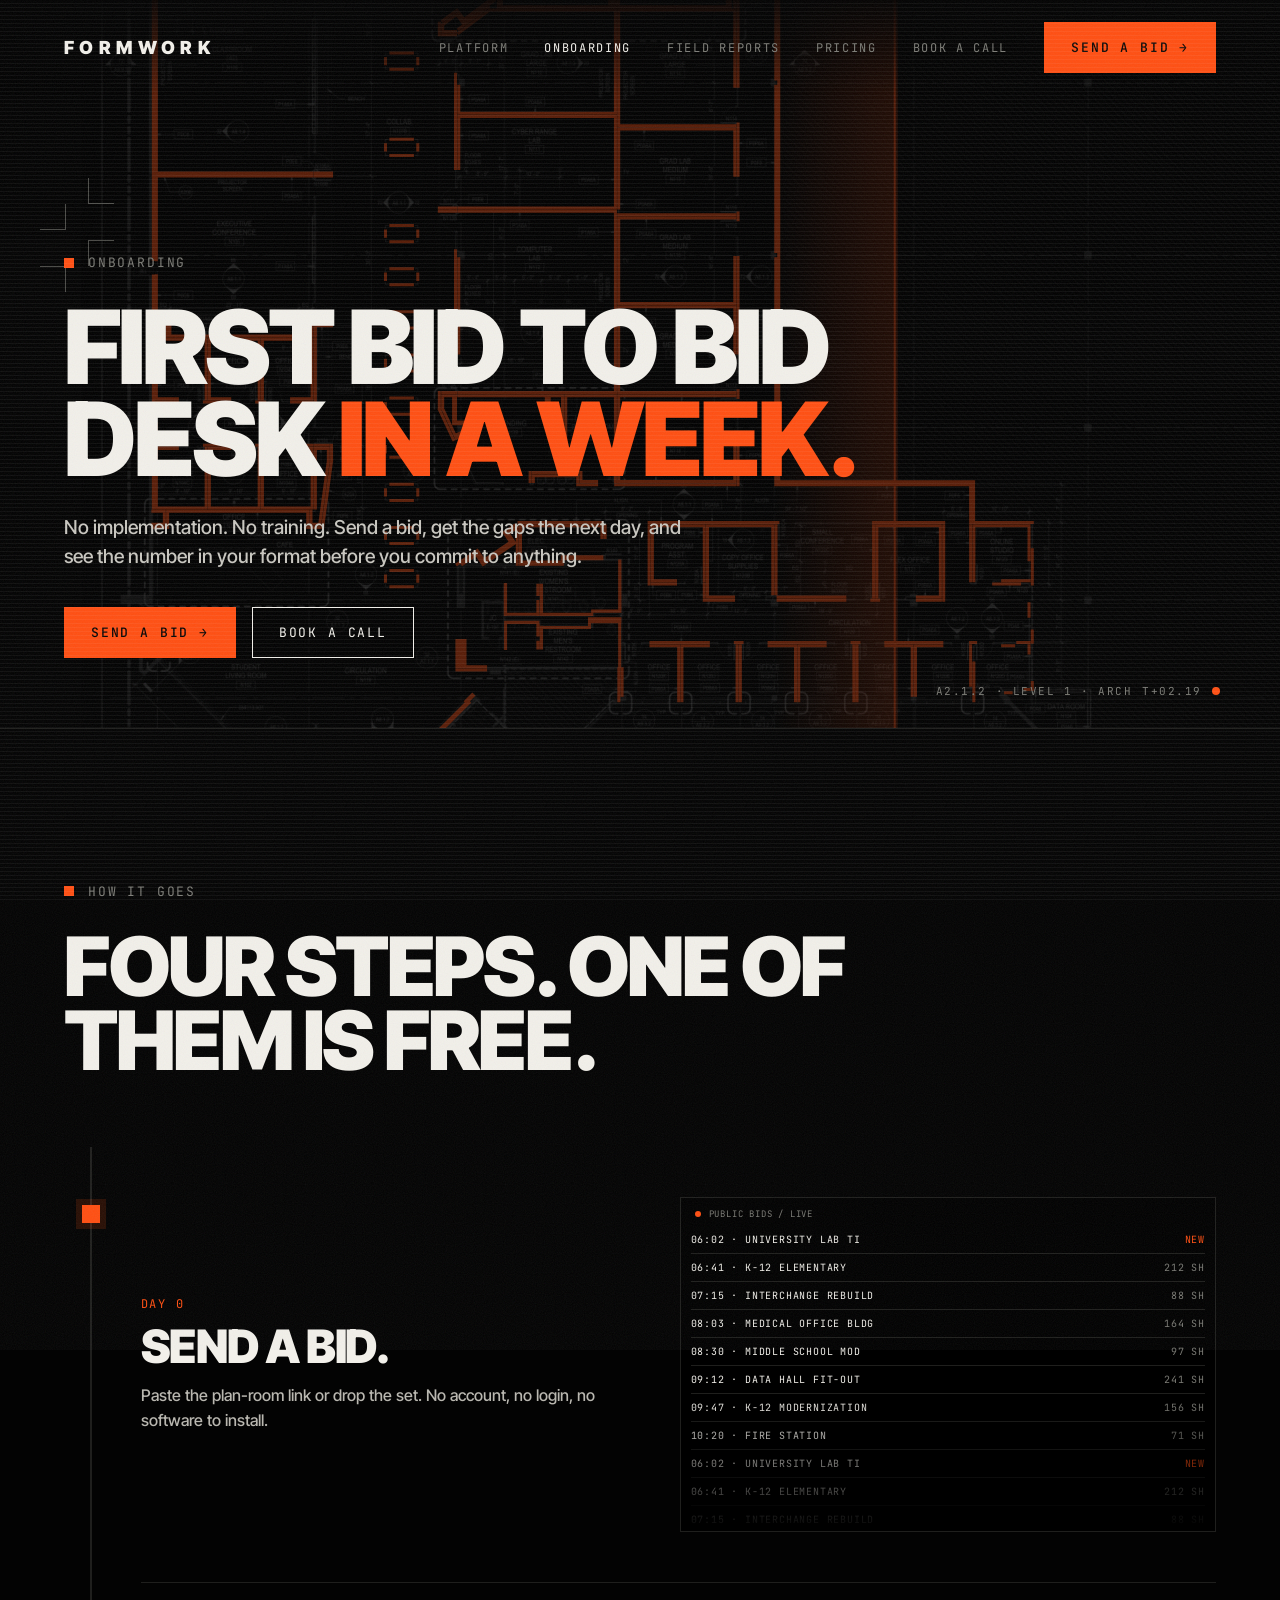
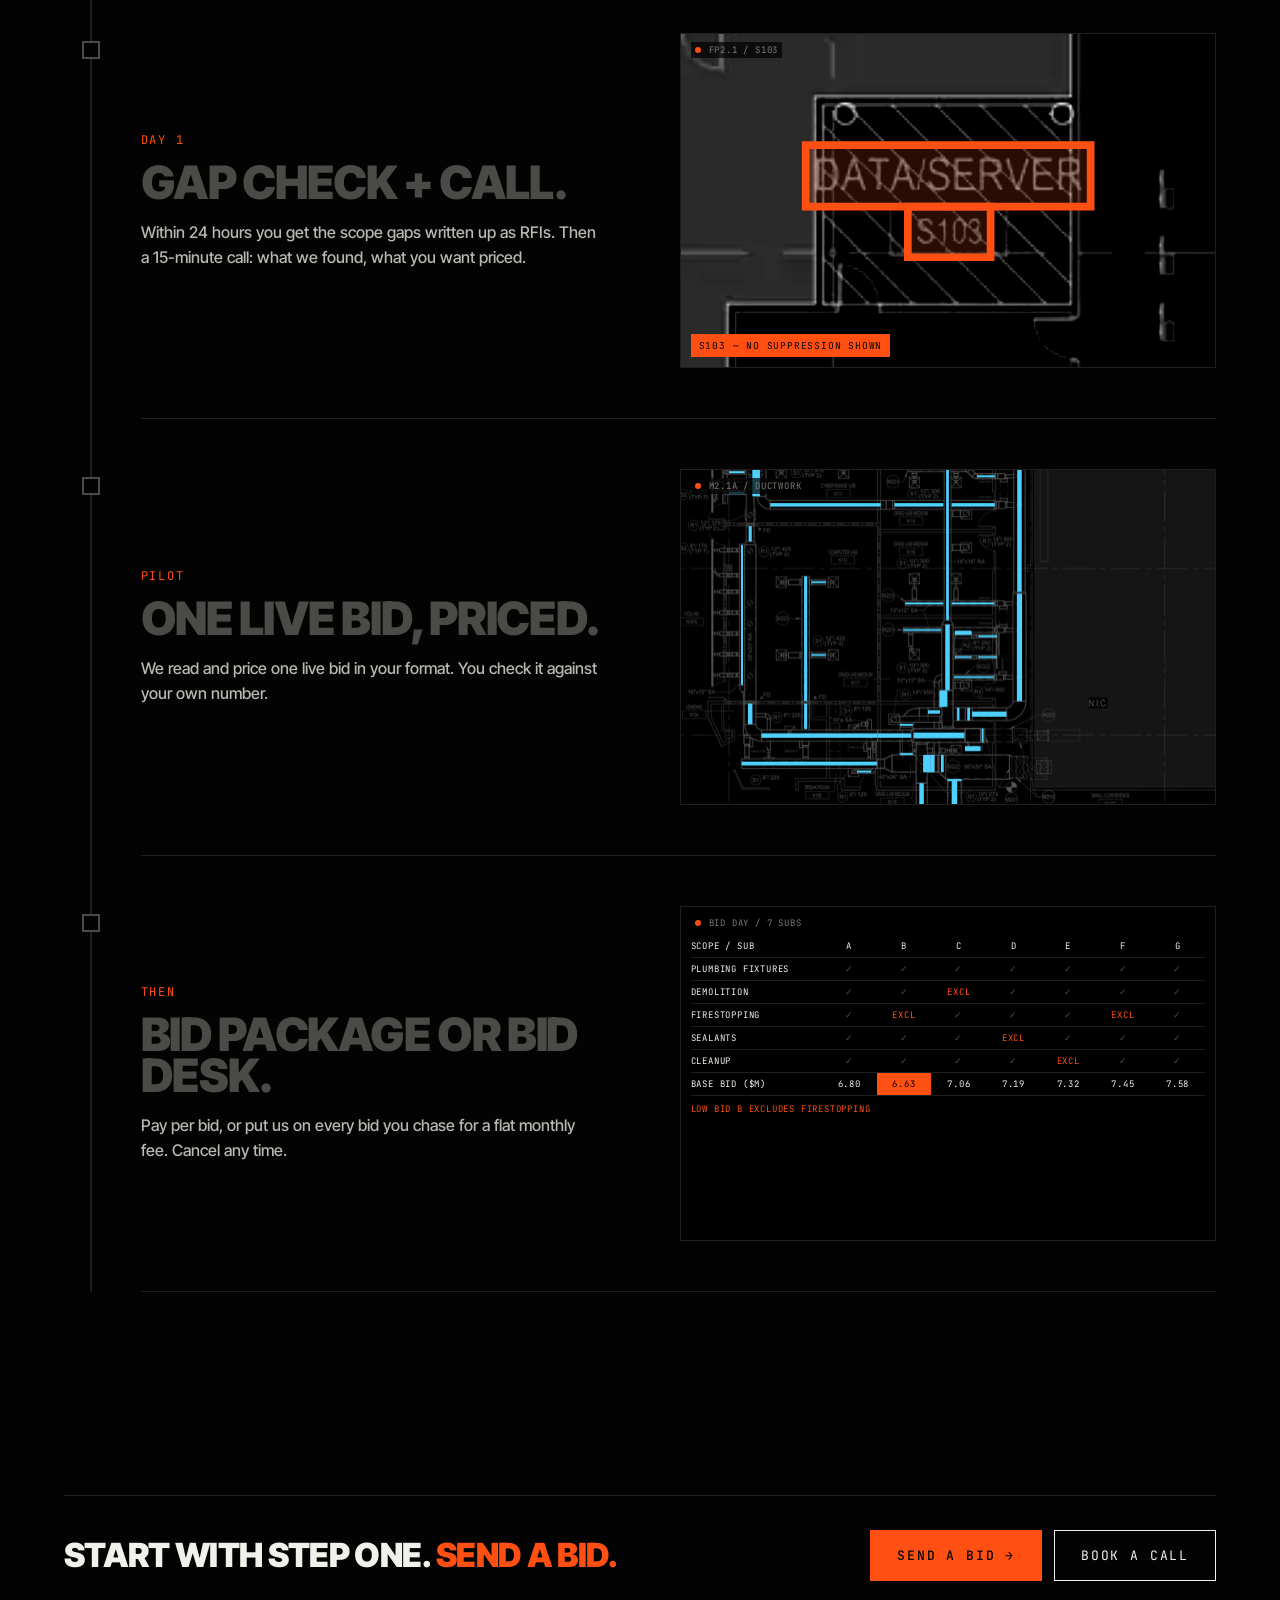
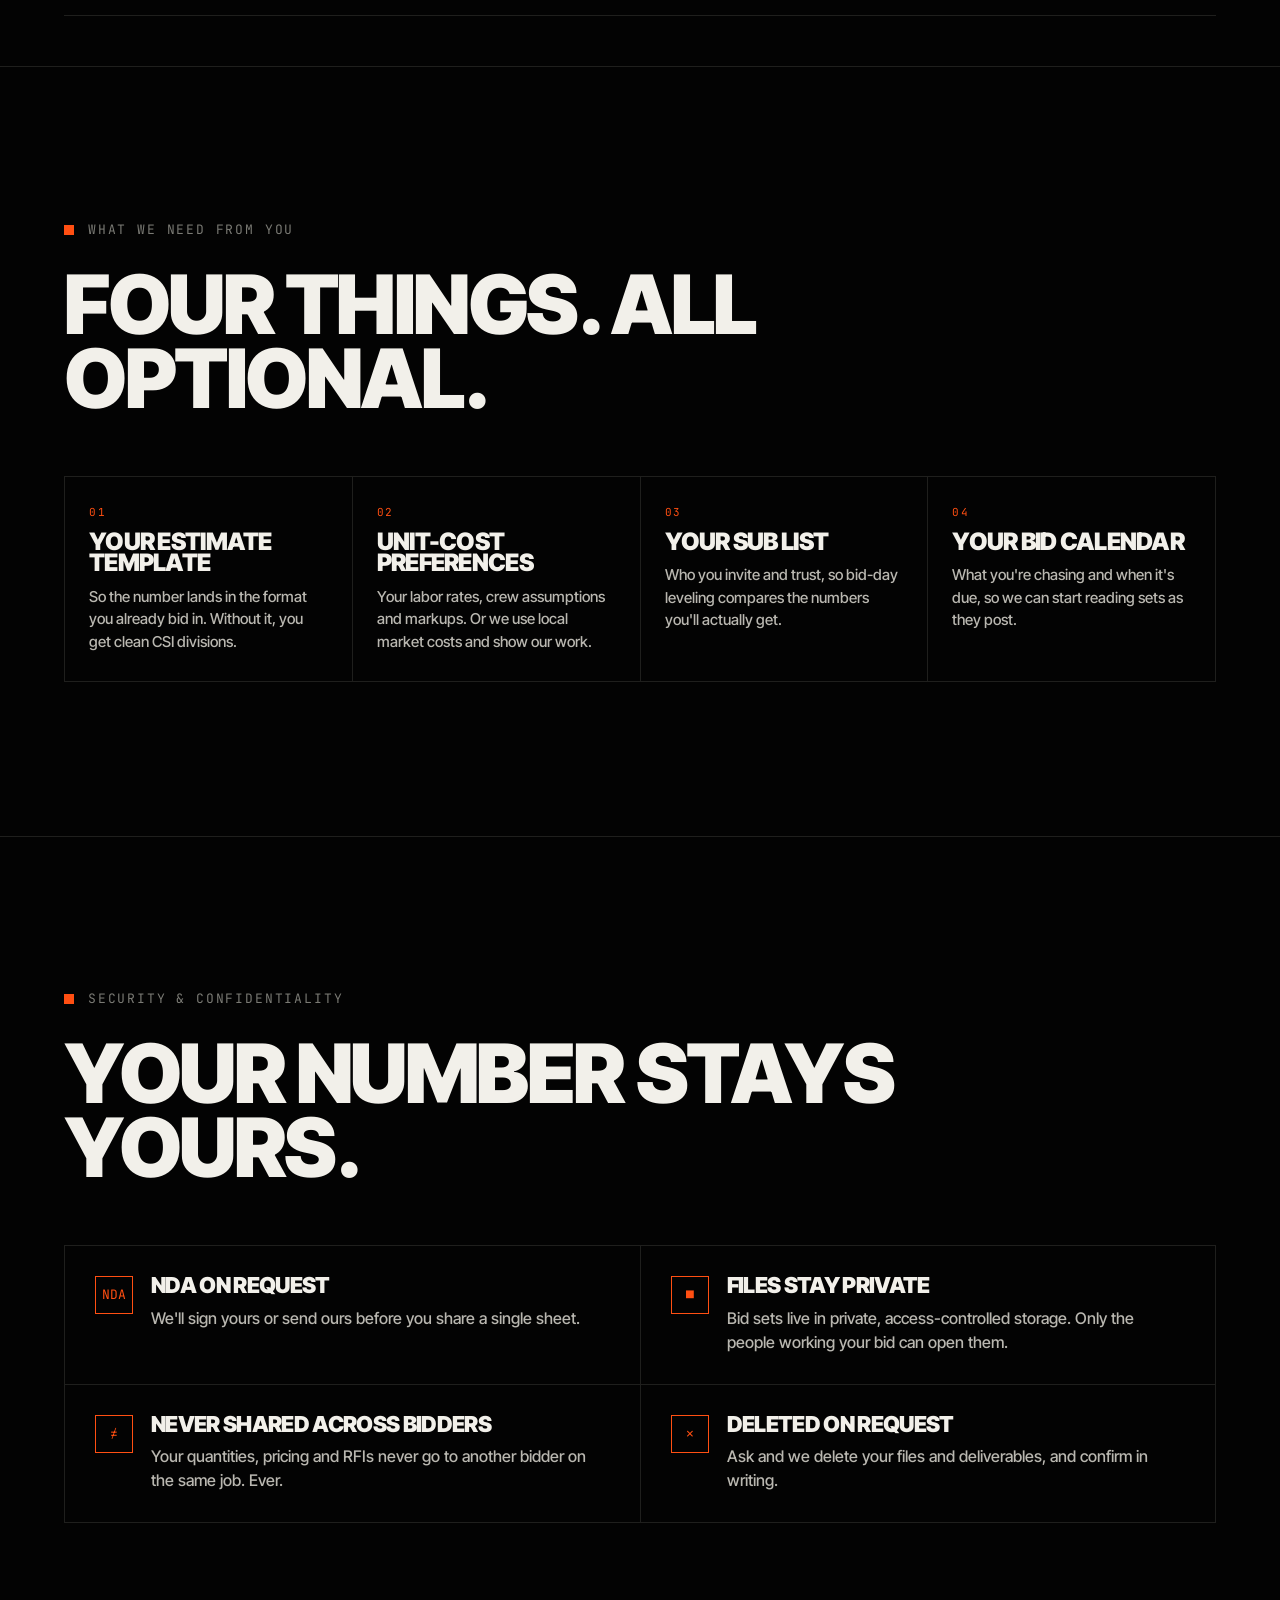
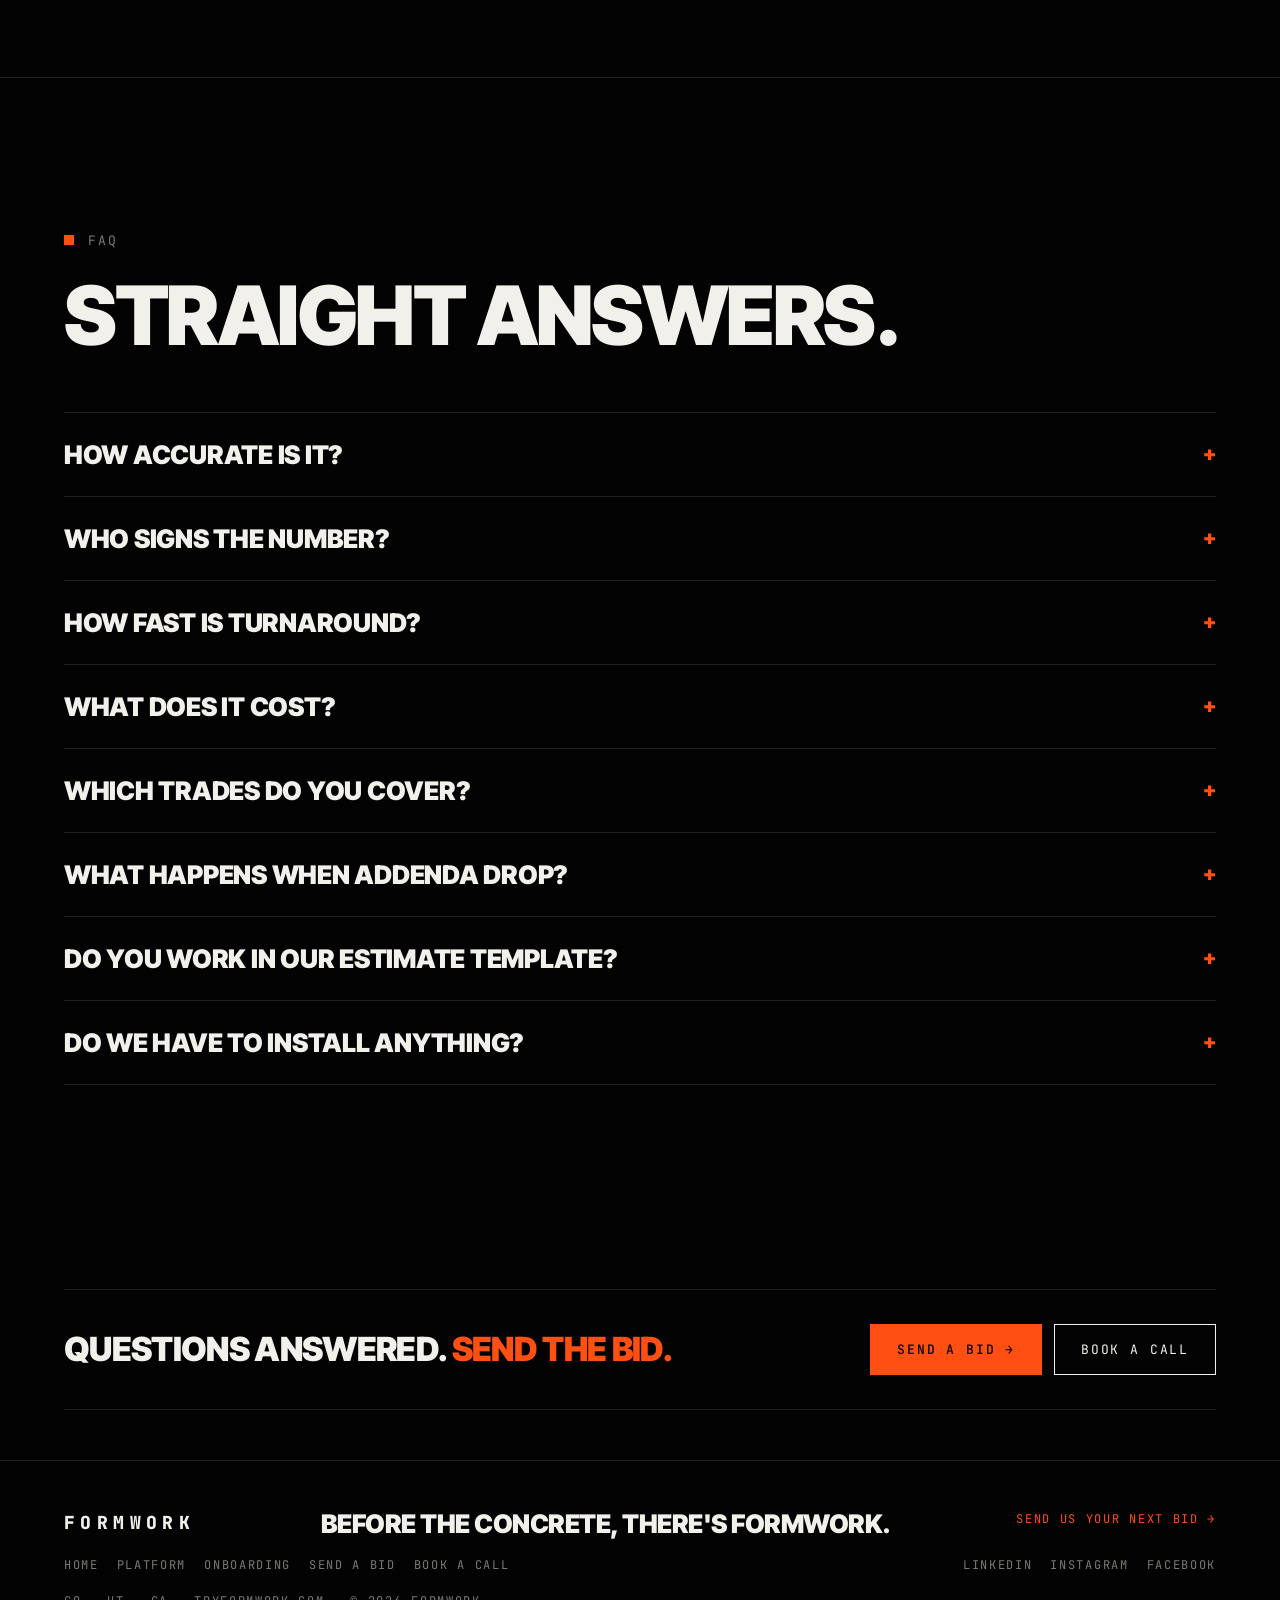
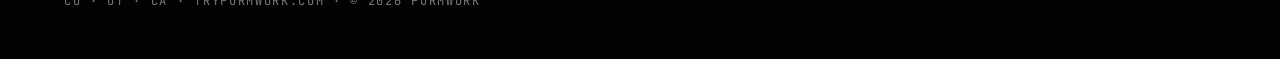
==== commit b607dab2: "Add favicon set, share card, and Vision hero film Static favicon.svg/ico, apple-touch-icon, web mani" ====
--- a/onboarding.html
+++ b/onboarding.html
@@ -10,11 +10,16 @@
 <meta property="og:type" content="website">
 <meta property="og:site_name" content="Formwork">
 <meta property="og:url" content="https://tryformwork.com/onboarding.html">
-<meta property="og:image" content="https://tryformwork.com/assets/poster.jpg">
+<meta property="og:image" content="https://tryformwork.com/og-image.png">
 <meta name="twitter:card" content="summary_large_image">
 <meta name="theme-color" content="#030303">
 <link rel="canonical" href="https://tryformwork.com/onboarding.html">
 <link rel="icon" type="image/svg+xml" href="data:image/svg+xml,%3Csvg xmlns='http://www.w3.org/2000/svg' viewBox='0 0 64 64'%3E%3Crect width='64' height='64' fill='%23ff4f12'/%3E%3Cpath d='M20 14h26v9H30v7h13v9H30v11H20z' fill='%23030303'/%3E%3C/svg%3E">
+<link rel="icon" href="/favicon.svg" type="image/svg+xml">
+<link rel="alternate icon" href="/favicon.ico" sizes="16x16 32x32">
+<link rel="apple-touch-icon" href="/apple-touch-icon.png">
+<link rel="manifest" href="/site.webmanifest">
+<meta name="theme-color" content="#030303">
 <link rel="preconnect" href="https://fonts.googleapis.com">
 <link rel="preconnect" href="https://fonts.gstatic.com" crossorigin>
 <link rel="preload" as="style" href="https://fonts.googleapis.com/css2?family=Inter+Tight:wght@400;500;800;900&family=JetBrains+Mono:wght@400;500&display=swap">
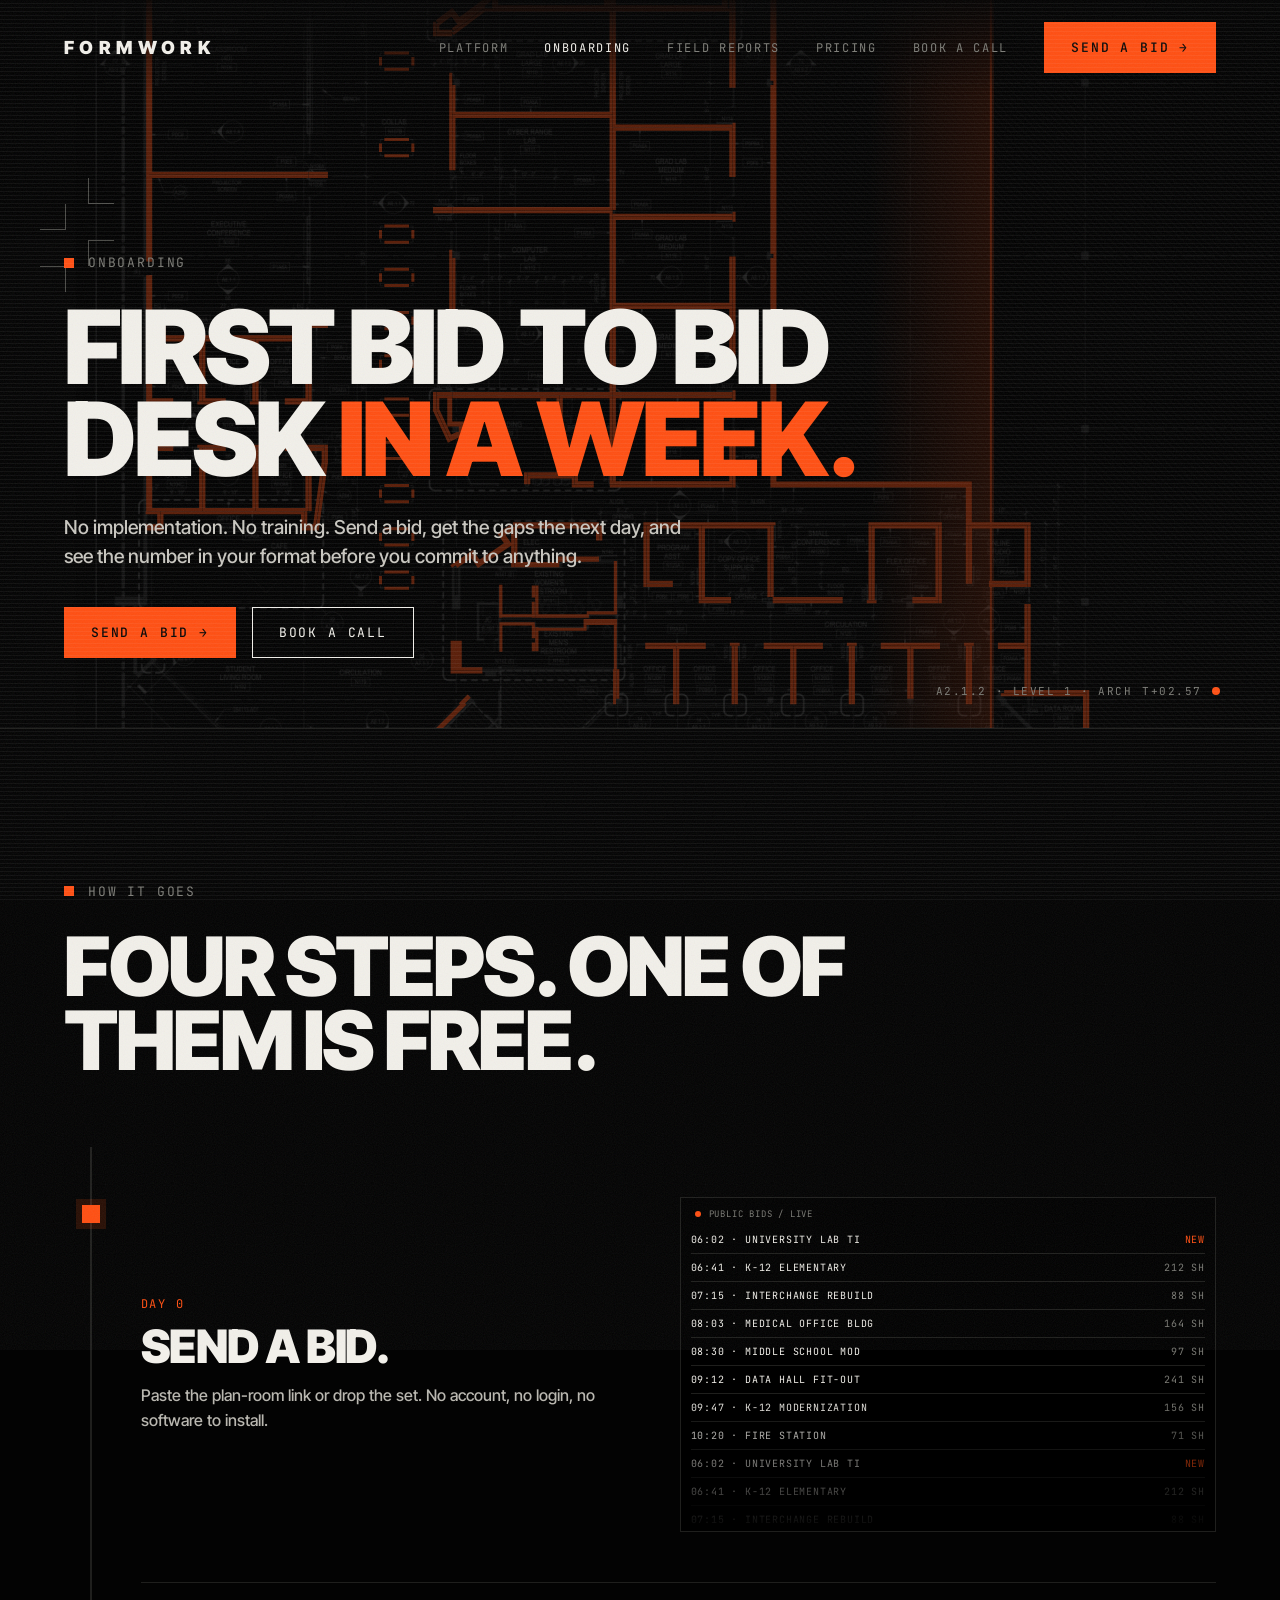
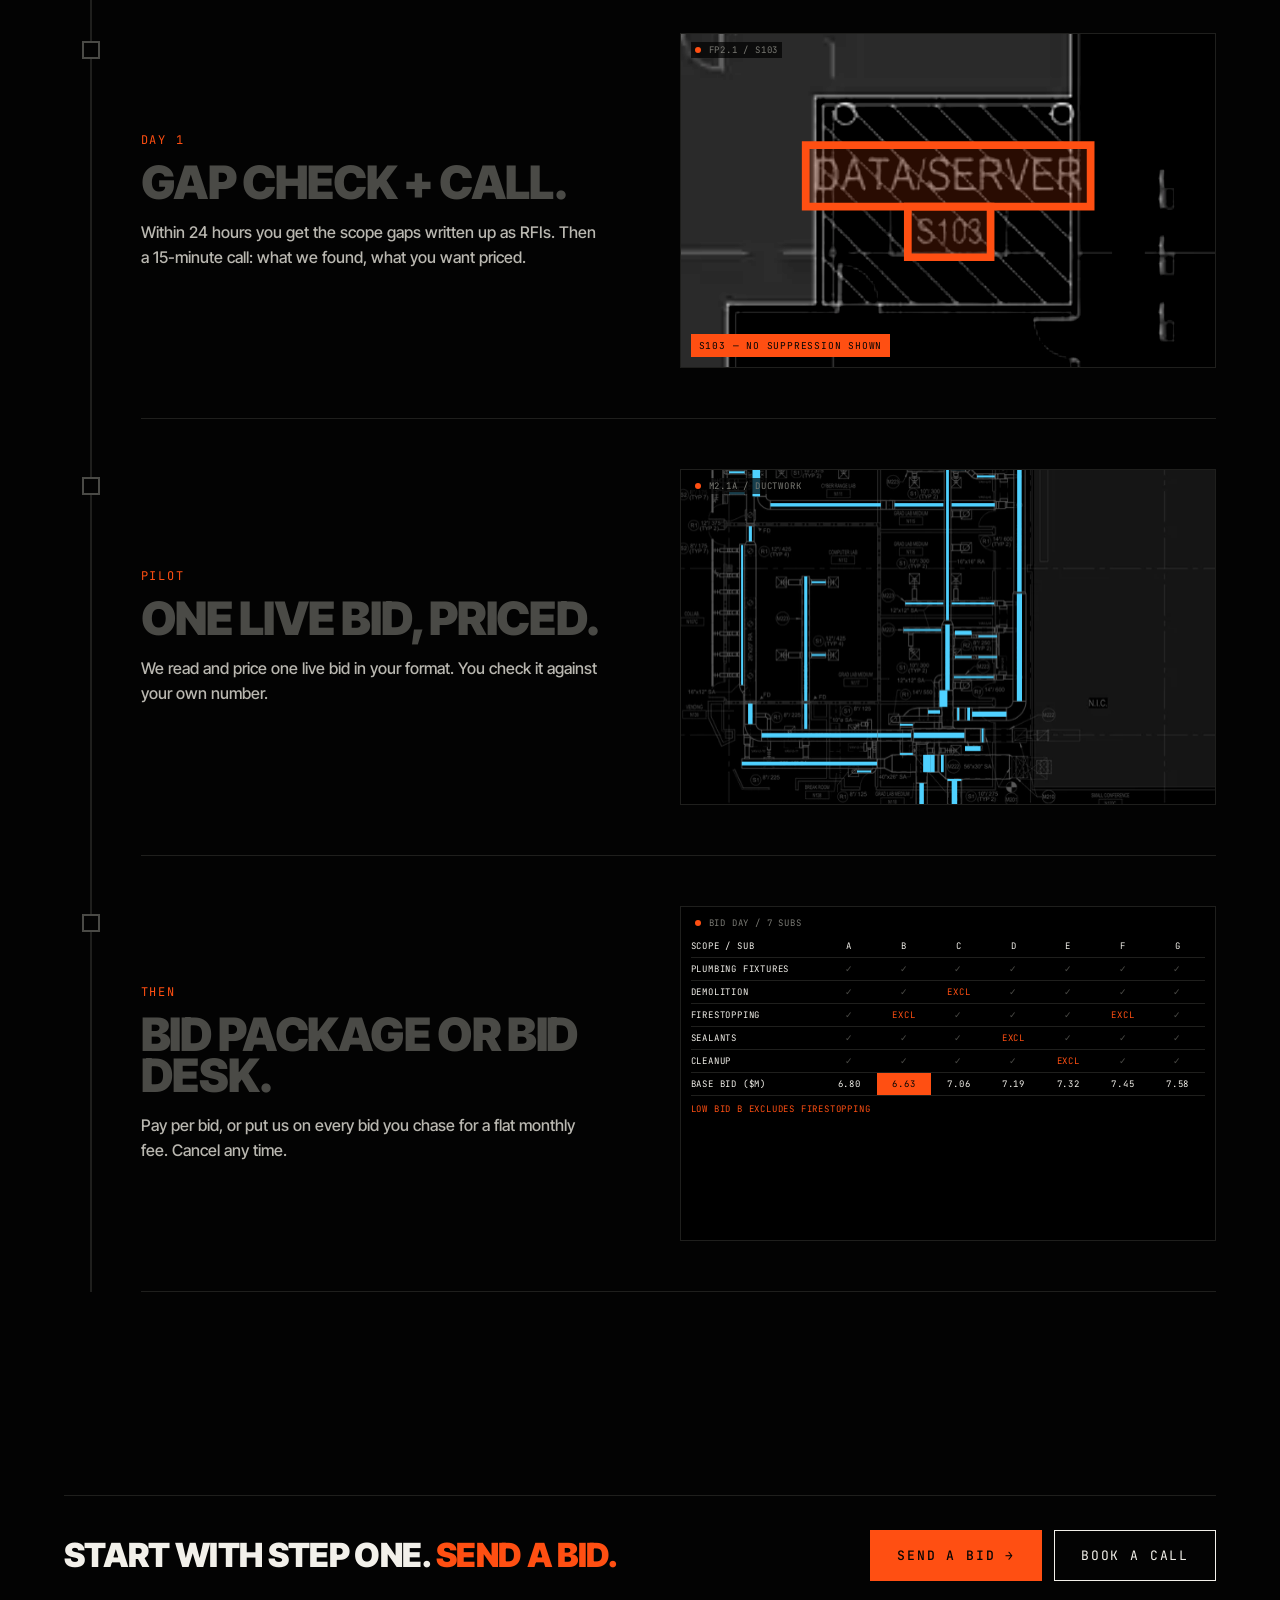
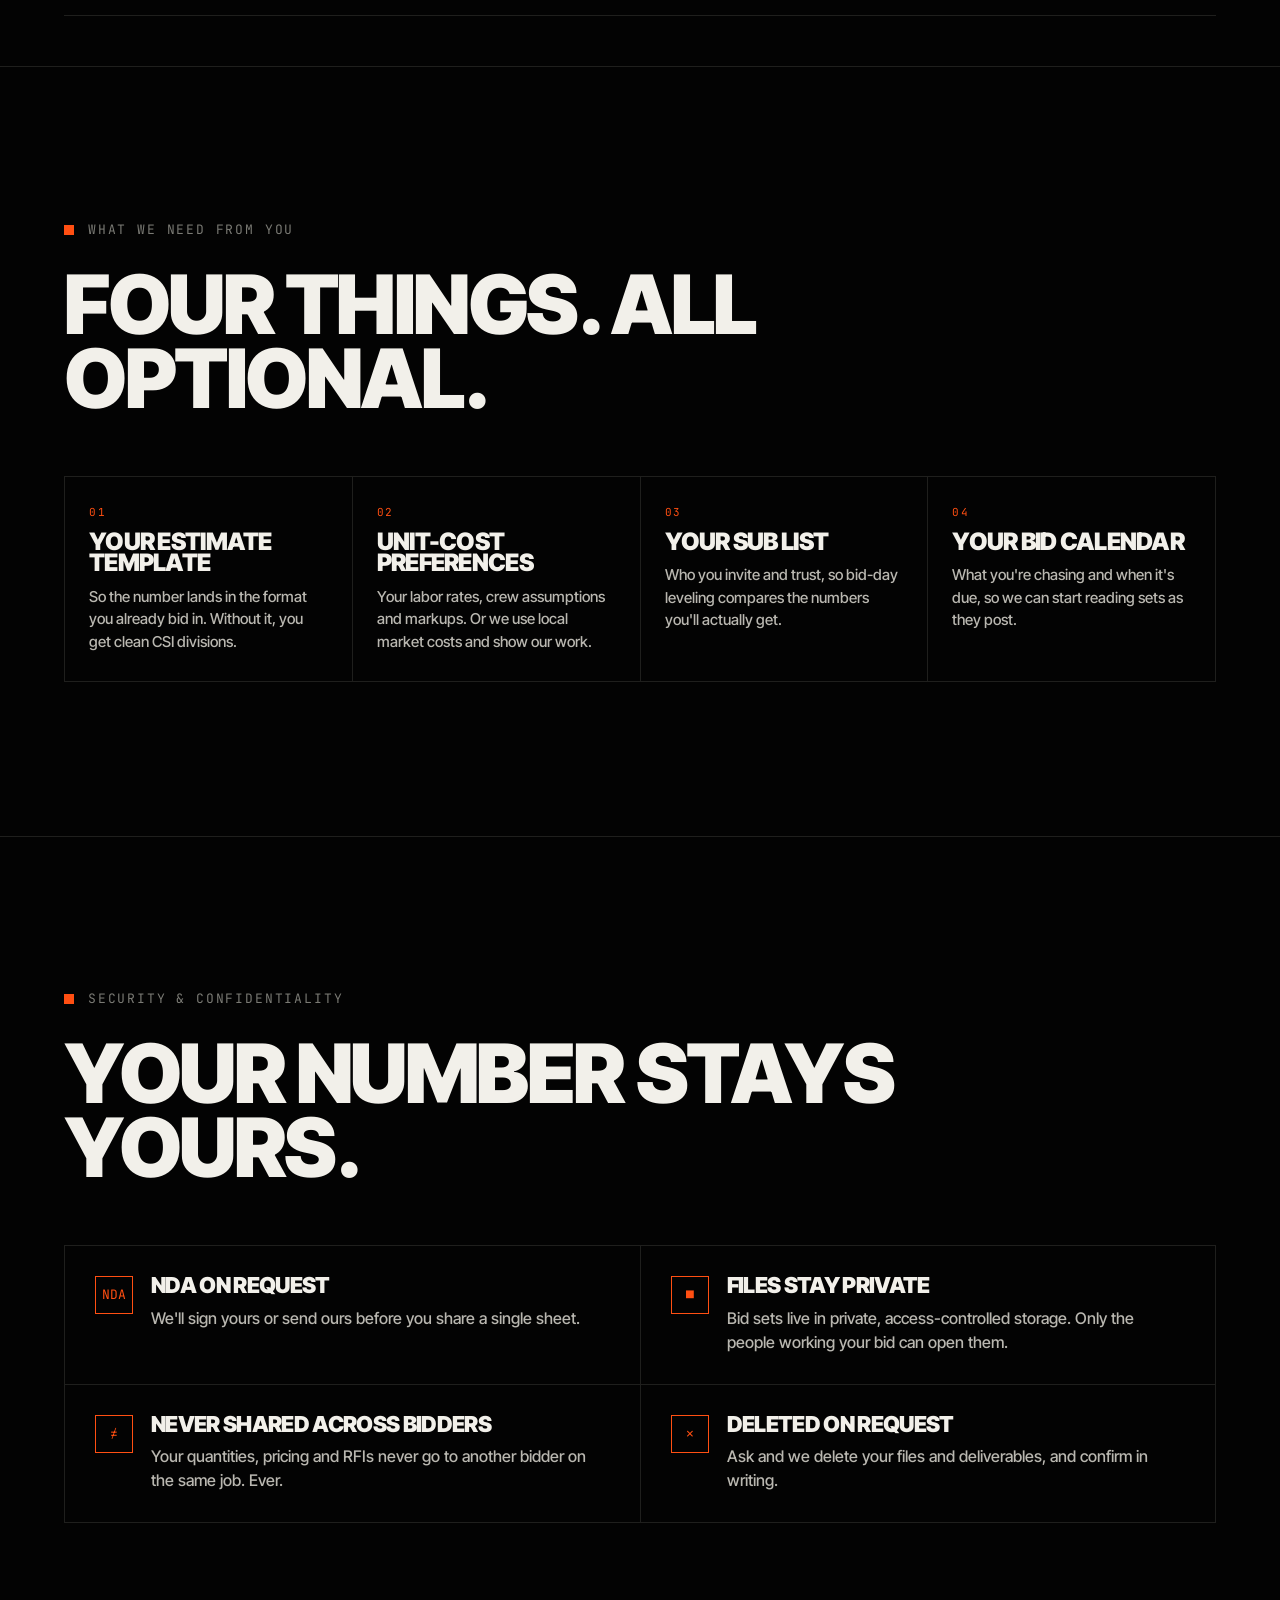
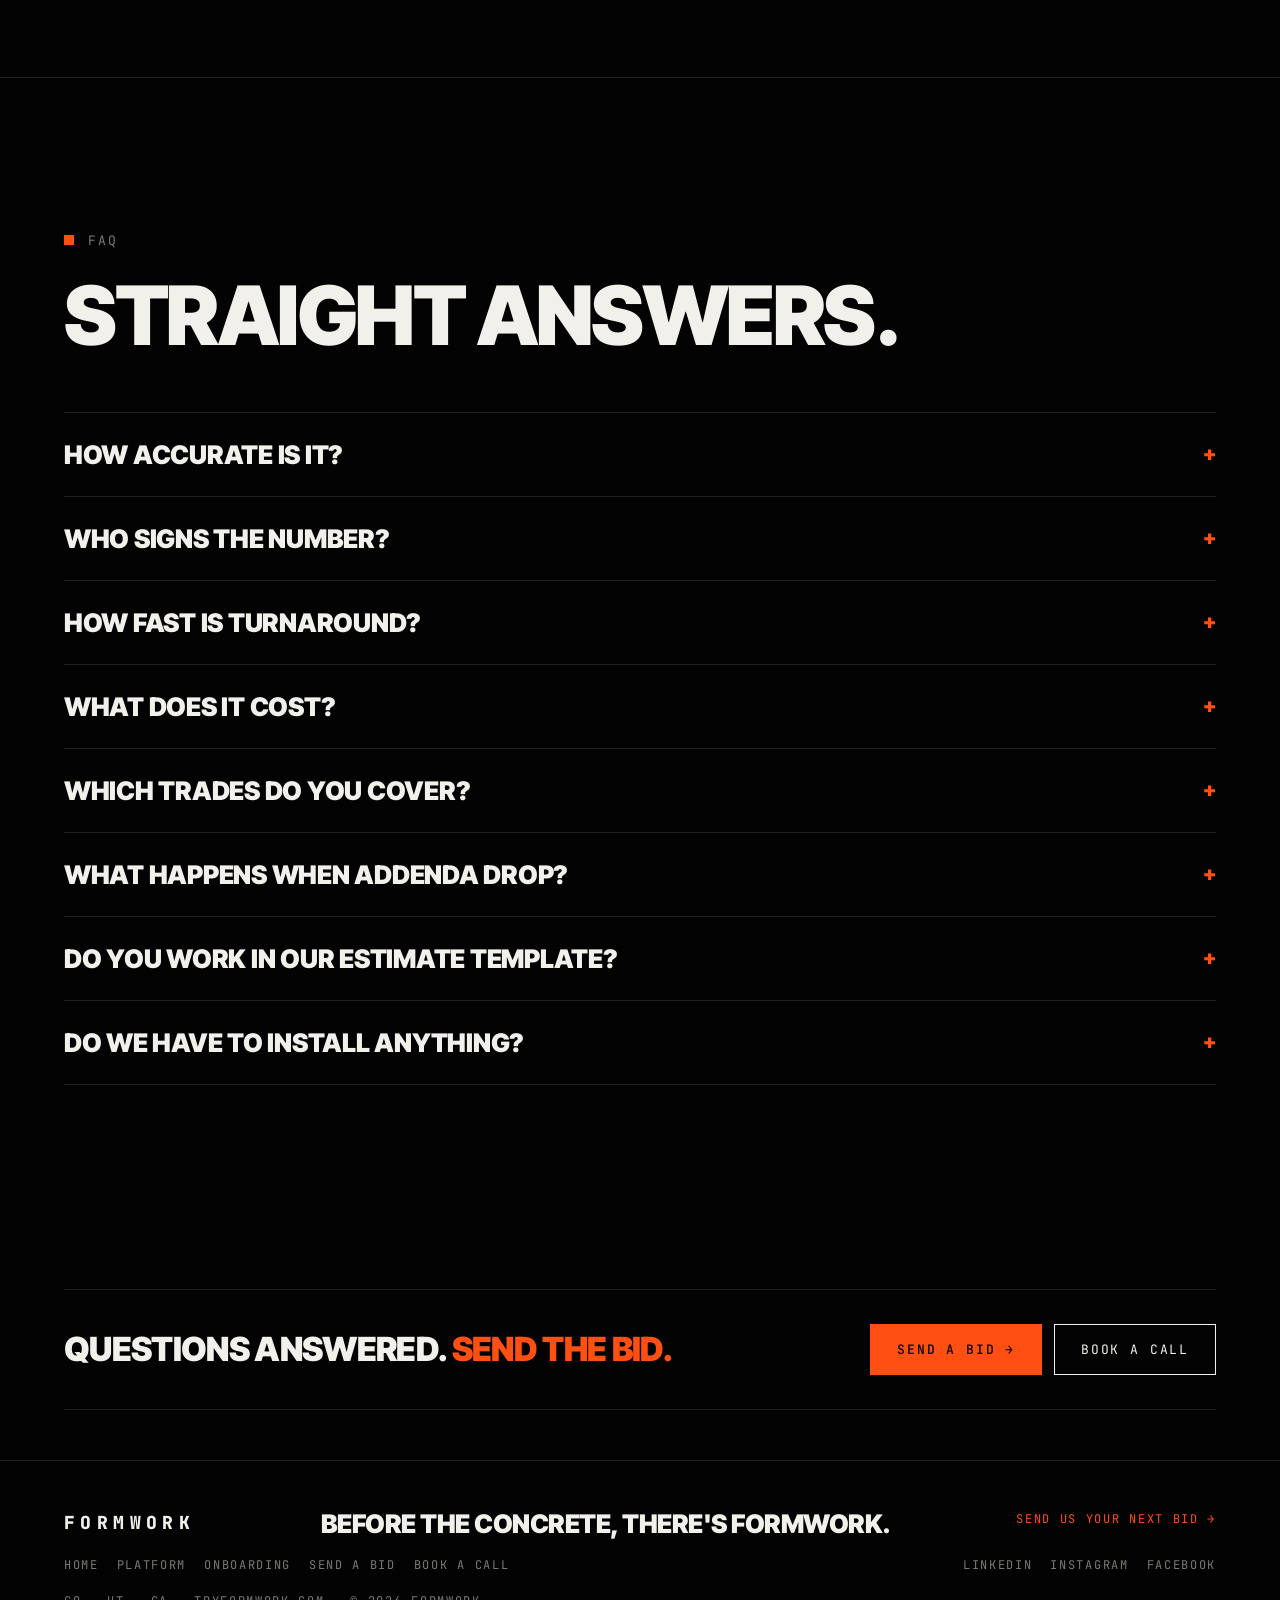
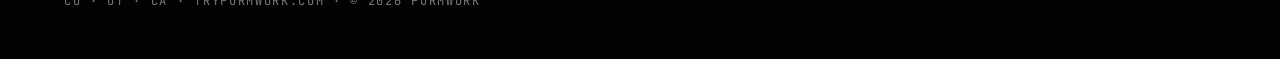
==== commit 35a0cae8: "Cache-bust favicon so browsers drop the old icon Co-Authored-By: Claude Opus 5.5 (1M context) <norep" ====
--- a/onboarding.html
+++ b/onboarding.html
@@ -14,10 +14,9 @@
 <meta name="twitter:card" content="summary_large_image">
 <meta name="theme-color" content="#030303">
 <link rel="canonical" href="https://tryformwork.com/onboarding.html">
-<link rel="icon" type="image/svg+xml" href="data:image/svg+xml,%3Csvg xmlns='http://www.w3.org/2000/svg' viewBox='0 0 64 64'%3E%3Crect width='64' height='64' fill='%23ff4f12'/%3E%3Cpath d='M20 14h26v9H30v7h13v9H30v11H20z' fill='%23030303'/%3E%3C/svg%3E">
-<link rel="icon" href="/favicon.svg" type="image/svg+xml">
-<link rel="alternate icon" href="/favicon.ico" sizes="16x16 32x32">
-<link rel="apple-touch-icon" href="/apple-touch-icon.png">
+<link rel="icon" href="/fw-icon-v2.svg" type="image/svg+xml">
+<link rel="alternate icon" href="/fw-icon-v2.ico" sizes="16x16 32x32">
+<link rel="apple-touch-icon" href="/fw-touch-v2.png">
 <link rel="manifest" href="/site.webmanifest">
 <meta name="theme-color" content="#030303">
 <link rel="preconnect" href="https://fonts.googleapis.com">
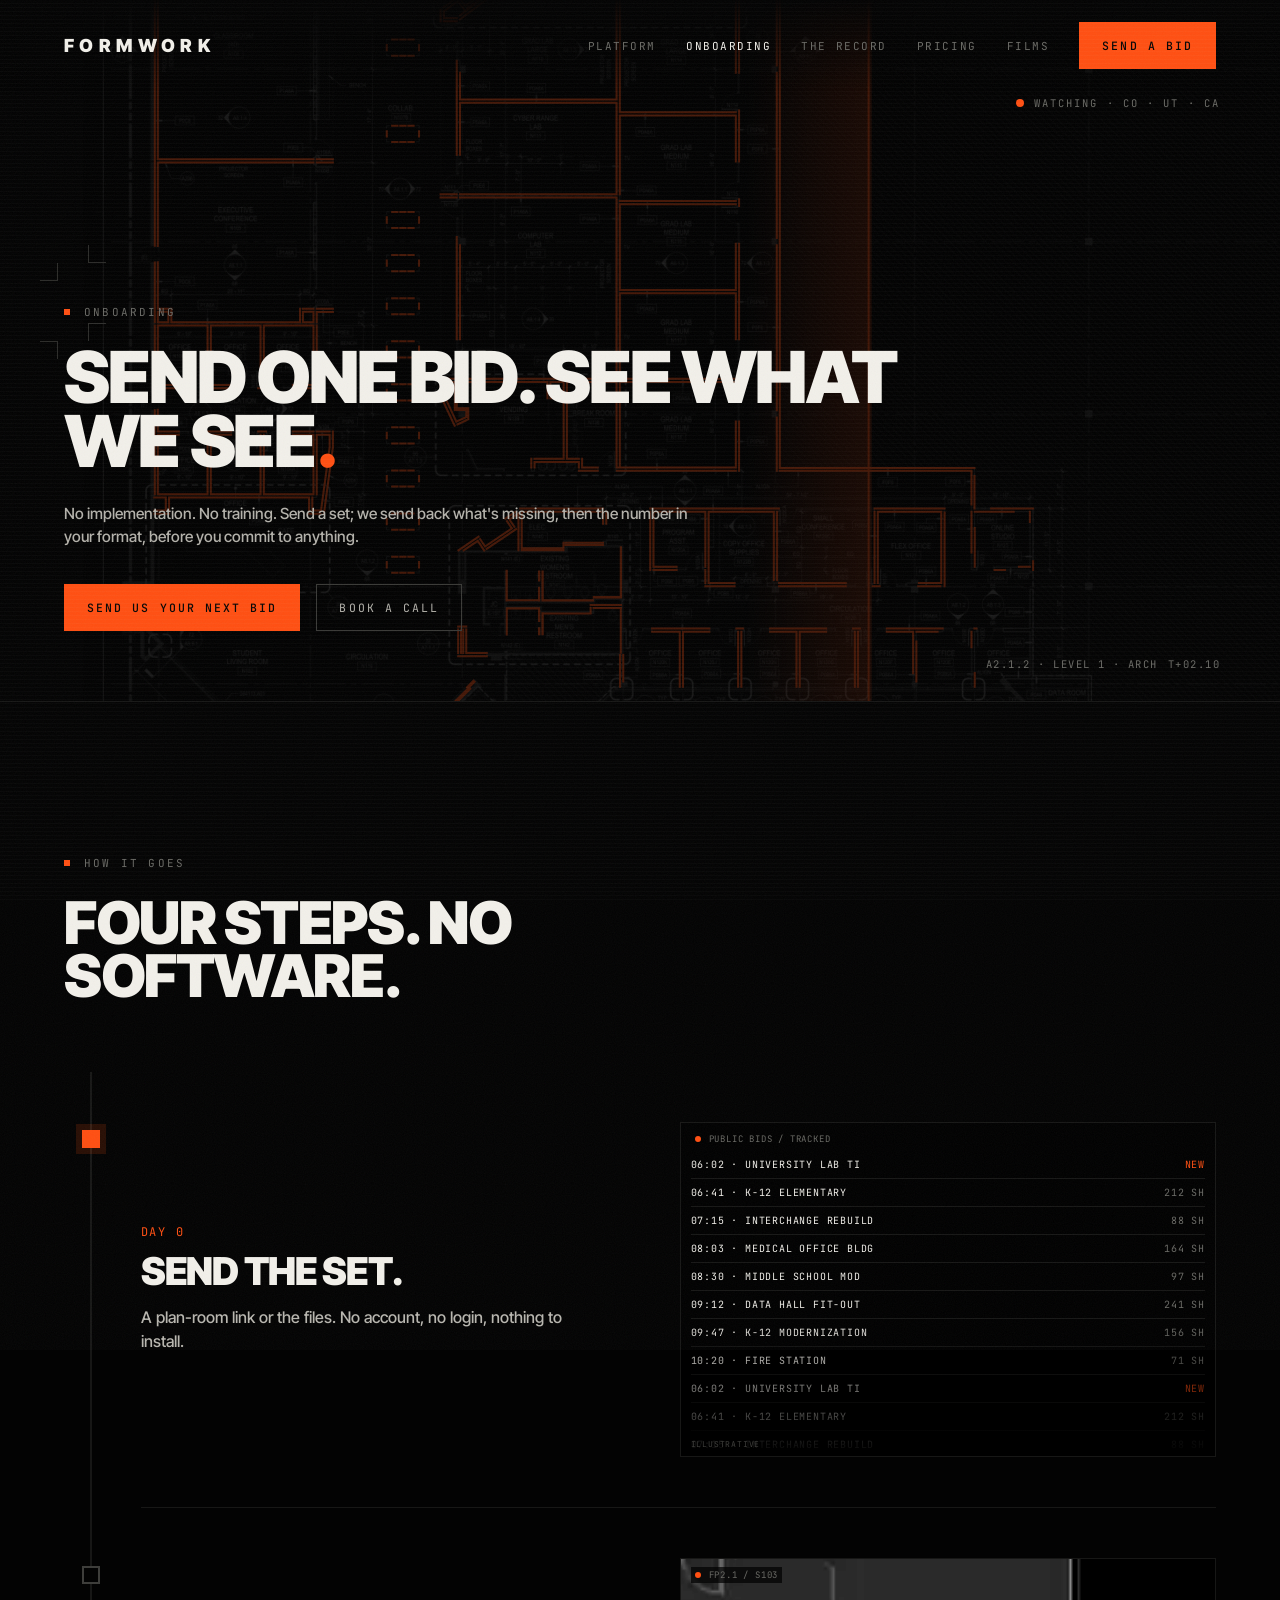
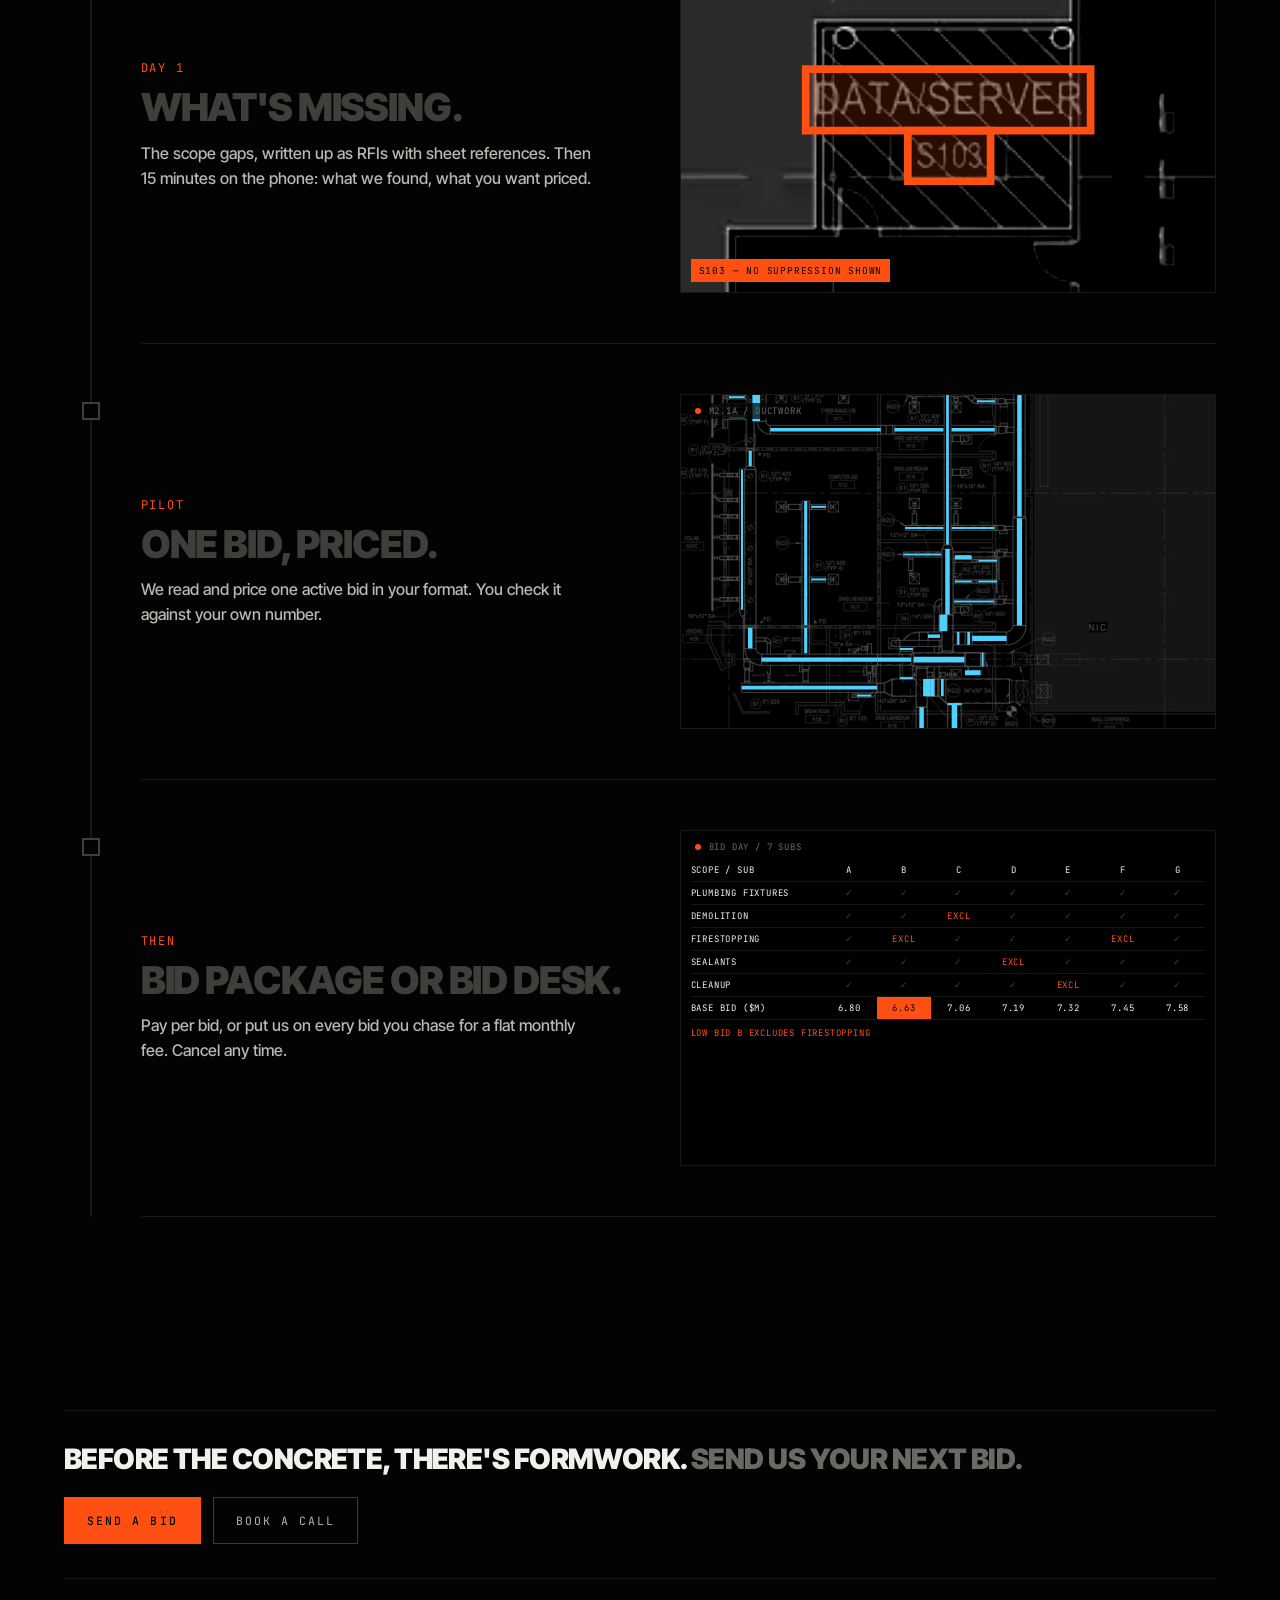
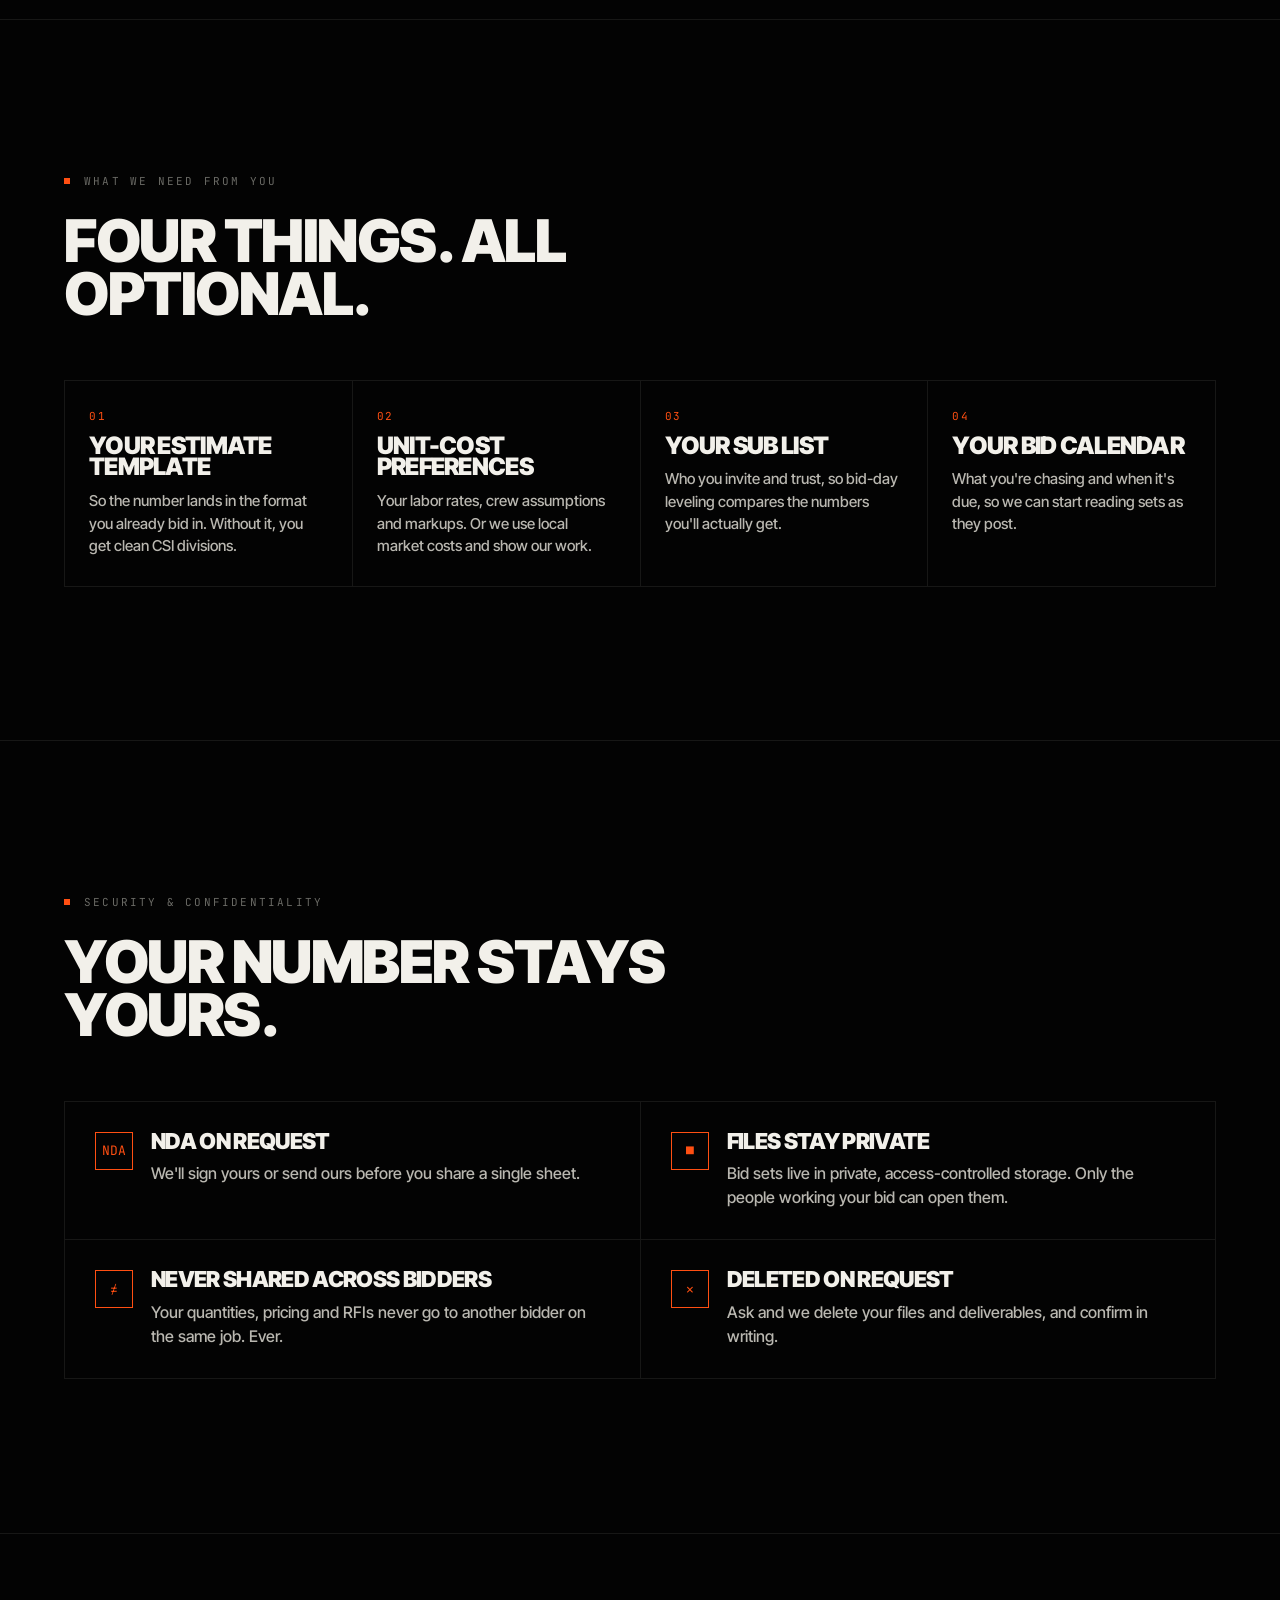
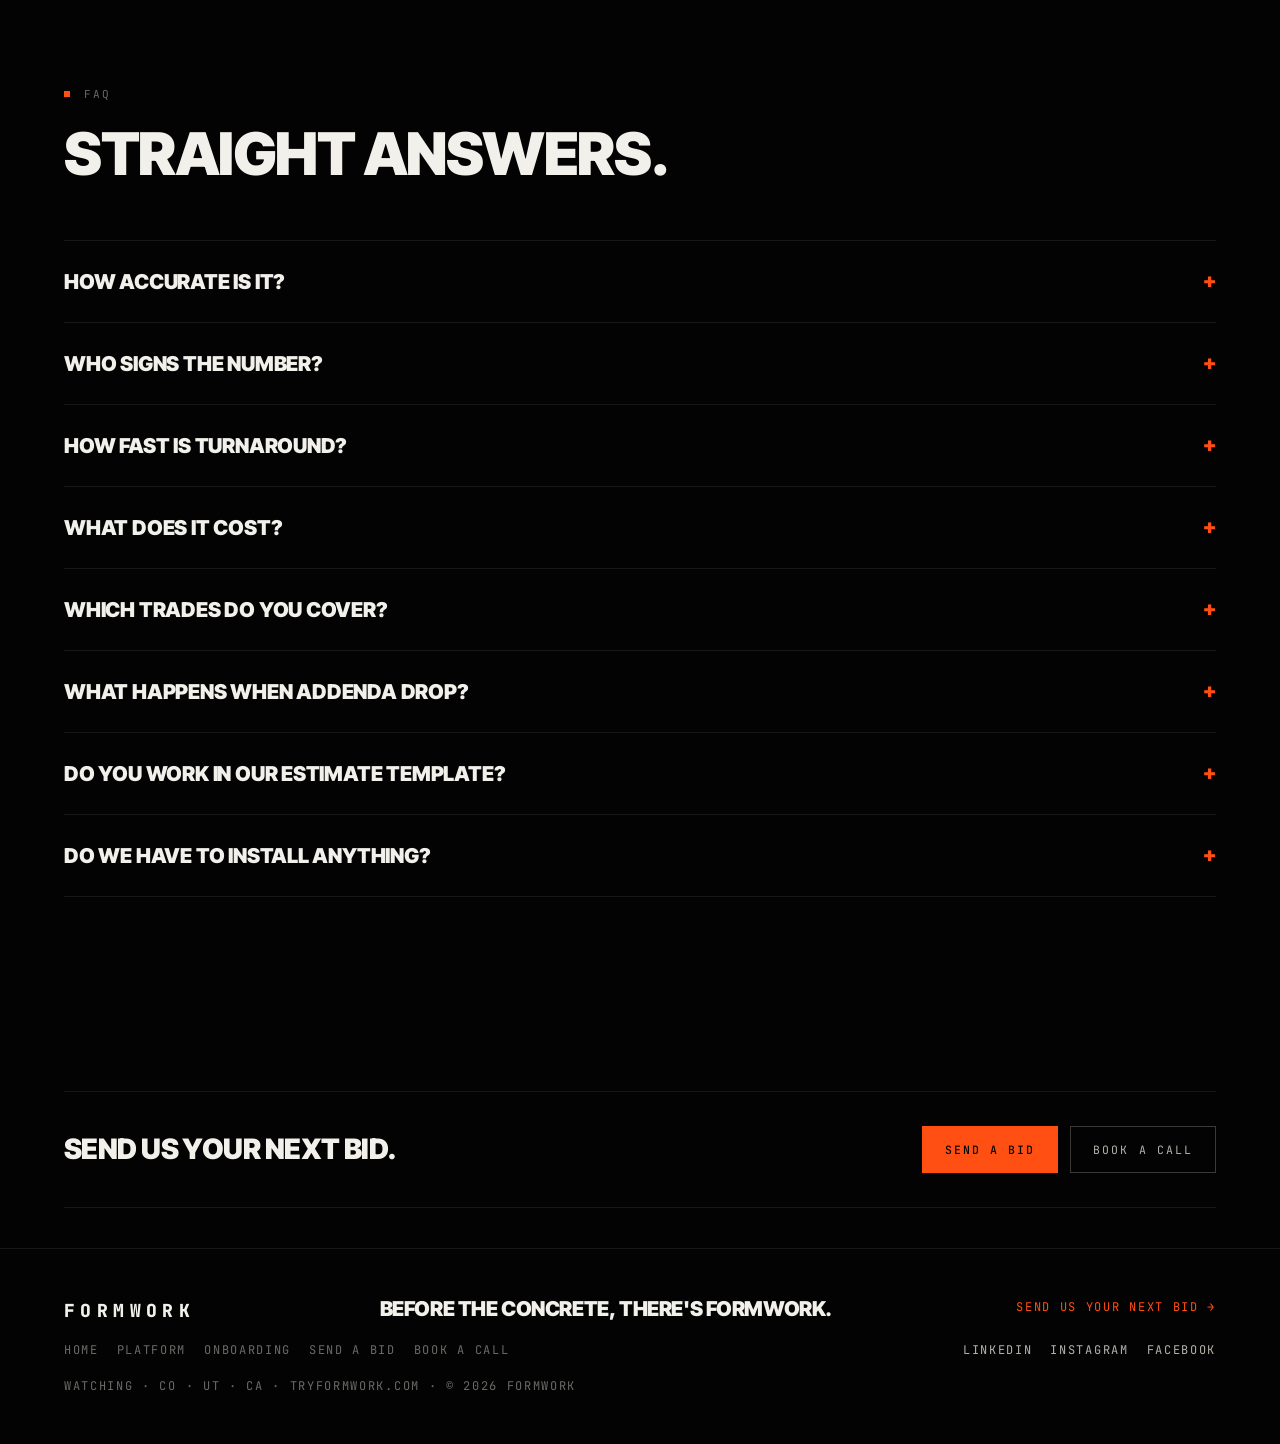
==== commit 59758223: "All-seeing brand pass: brand-line hero, one-fact-at-a-time reveal, sourced record, new films Before " ====
--- a/onboarding.html
+++ b/onboarding.html
@@ -4,9 +4,9 @@
 <meta charset="utf-8">
 <meta name="viewport" content="width=device-width, initial-scale=1">
 <title>Onboarding — Formwork</title>
-<meta name="description" content="How working with Formwork goes: send a bid, gap check and call on day one, free gap check on your next bid, then per-bid or monthly. What we need, how we protect your files, and FAQ.">
+<meta name="description" content="Before the concrete, there's Formwork. How it works: send one bid set, get the scope gaps back, then per-bid or monthly. What we need, how we protect your files, and FAQ.">
 <meta property="og:title" content="Onboarding — Formwork">
-<meta property="og:description" content="How working with Formwork goes: send a bid, gap check and call on day one, free gap check on your next bid, then per-bid or monthly. What we need, how we protect your files, and FAQ.">
+<meta property="og:description" content="Send one bid set. See what we see. No software, no training.">
 <meta property="og:type" content="website">
 <meta property="og:site_name" content="Formwork">
 <meta property="og:url" content="https://tryformwork.com/onboarding.html">
@@ -35,33 +35,34 @@
   <div class="links">
     <a class="mono dim" href="platform.html">Platform</a>
     <a class="mono dim cur" href="onboarding.html" aria-current="page">Onboarding</a>
-    <a class="mono dim" href="index.html#reports">Field reports</a>
+    <a class="mono dim" href="index.html#record">The record</a>
     <a class="mono dim" href="index.html#pricing">Pricing</a>
-    <a class="mono dim" href="send.html#call">Book a call</a>
-    <a class="btn solid" href="send.html">Send a bid →</a>
+    <a class="mono dim" href="index.html#films">Films</a>
+    <a class="btn solid" href="send.html">Send a bid</a>
   </div>
 </nav>
 <header class="phero">
   <canvas class="bg" data-plan data-cx="600" aria-hidden="true"></canvas>
   <i class="hud tl"></i><i class="hud tr"></i><i class="hud bl"></i><i class="hud br"></i>
-  <div class="hudtxt r mono dim" aria-hidden="true"><span data-hud-layer>A2.1.2 · Level 1 · Arch</span><span data-hud-t>T+00.00</span><span class="dot"></span></div>
+  <div class="hudtxt l mono dim" aria-hidden="true"><span class="dot"></span><span>Watching · CO · UT · CA</span></div>
+  <div class="hudtxt r mono dim" aria-hidden="true"><span data-hud-layer>A2.1.2 · Level 1 · Arch</span><span data-hud-t>T+00.00</span></div>
   <div class="label mono dim">Onboarding</div>
-  <h1 class="slam now">First bid to bid desk <em class="orange" style="font-style:normal">in a week.</em></h1>
-  <p class="sub">No implementation. No training. Send a bid, get the gaps the next day, and see the number in your format before you commit to anything.</p>
-  <div class="ctas"><a class="btn solid" href="send.html">Send a bid →</a><a class="btn" href="send.html#call" data-book>Book a call</a></div>
+  <h1 class="slam now">Send one bid. See what we see<span class="orange">.</span></h1>
+  <p class="sub">No implementation. No training. Send a set; we send back what's missing, then the number in your format, before you commit to anything.</p>
+  <div class="ctas"><a class="btn solid" href="send.html">Send us your next bid</a><a class="btn ghost" href="send.html#call" data-book>Book a call</a></div>
 </header>
 
 <section id="timeline" aria-label="Onboarding timeline">
   <div class="label mono dim reveal">How it goes</div>
-  <h2 class="slam">Four steps. One of them is free.</h2>
+  <h2 class="slam">Four steps. No software.</h2>
   <div class="tline"><div class="rail"><i id="tlFill"></i></div>
-    <div class="tstep"><i class="tdot"></i><div><div class="when mono orange">Day 0</div><h3>Send a bid.</h3><p>Paste the plan-room link or drop the set. No account, no login, no software to install.</p></div><div class="mini" data-mini="feed" data-label="Public bids / live"></div></div>
-    <div class="tstep"><i class="tdot"></i><div><div class="when mono orange">Day 1</div><h3>Gap check + call.</h3><p>Within 24 hours you get the scope gaps written up as RFIs. Then a 15-minute call: what we found, what you want priced.</p></div><div class="mini" data-mini="zoom:g2" data-label="FP2.1 / S103" data-chip="S103 — no suppression shown"></div></div>
-    <div class="tstep"><i class="tdot"></i><div><div class="when mono orange">Pilot</div><h3>One live bid, priced.</h3><p>We read and price one live bid in your format. You check it against your own number.</p></div><div class="mini" data-mini="duct" data-label="M2.1A / ductwork"></div></div>
+    <div class="tstep"><i class="tdot"></i><div><div class="when mono orange">Day 0</div><h3>Send the set.</h3><p>A plan-room link or the files. No account, no login, nothing to install.</p></div><div class="mini" data-mini="feed" data-label="Public bids / tracked"></div></div>
+    <div class="tstep"><i class="tdot"></i><div><div class="when mono orange">Day 1</div><h3>What's missing.</h3><p>The scope gaps, written up as RFIs with sheet references. Then 15 minutes on the phone: what we found, what you want priced.</p></div><div class="mini" data-mini="zoom:g2" data-label="FP2.1 / S103" data-chip="S103 — no suppression shown"></div></div>
+    <div class="tstep"><i class="tdot"></i><div><div class="when mono orange">Pilot</div><h3>One bid, priced.</h3><p>We read and price one active bid in your format. You check it against your own number.</p></div><div class="mini" data-mini="duct" data-label="M2.1A / ductwork"></div></div>
     <div class="tstep"><i class="tdot"></i><div><div class="when mono orange">Then</div><h3>Bid Package or Bid Desk.</h3><p>Pay per bid, or put us on every bid you chase for a flat monthly fee. Cancel any time.</p></div><div class="mini" data-mini="lvl" data-label="Bid day / 7 subs"></div></div>
   </div>
 </section>
-<div class="ctawrap"><div class="ctastrip reveal"><div class="t">Start with step one. <span class="orange">Send a bid.</span></div><div class="row"><a class="btn solid" href="send.html">Send a bid →</a><a class="btn" href="send.html#call" data-book>Book a call</a></div></div></div>
+<div class="ctawrap"><div class="ctastrip reveal"><div class="t">Before the concrete, there's Formwork. <span class="dim">Send us your next bid.</span></div><div class="row"><a class="btn solid" href="send.html">Send a bid</a><a class="btn ghost" href="send.html#call" data-book>Book a call</a></div></div></div>
 
 <section style="border-top:1px solid var(--line)">
   <div class="label mono dim reveal">What we need from you</div>
@@ -89,27 +90,26 @@
   <div class="label mono dim reveal">FAQ</div>
   <h2 class="slam">Straight answers.</h2>
   <div class="faq">
-    <details class="reveal"><summary>How accurate is it?</summary><p>Every quantity traces back to a sheet and a markup you can audit. Machines do the counting; an estimator checks it and signs it. If a number moves, you can see why.</p></details>
+    <details class="reveal"><summary>How accurate is it?</summary><p>Every quantity traces back to a sheet and a markup you can audit. Every clause and fee points to its page. Machines do the counting; an estimator checks it and signs it. If a number moves, you can see why.</p></details>
     <details class="reveal"><summary>Who signs the number?</summary><p>A construction professional reviews and signs every deliverable that leaves Formwork. No black boxes, no unsigned output.</p></details>
     <details class="reveal"><summary>How fast is turnaround?</summary><p>Gap check within 24 hours of receiving the set. Quantities and the full estimate before your pre-bid. We confirm the date the day the set lands, and tell you up front if the timeline is tight.</p></details>
-    <details class="reveal"><summary>What does it cost?</summary><p>The Gap Check is free. A Bid Package starts at $750 per bid. Bid Desk starts at $3K per month for a monthly bid allotment. Owner-side work is quoted per project.</p></details>
+    <details class="reveal"><summary>What does it cost?</summary><p>The Gap Check is $0. A Bid Package starts at $750 per bid. Bid Desk starts at $3K per month for a monthly bid allotment. Owner-side work is quoted per project.</p></details>
     <details class="reveal"><summary>Which trades do you cover?</summary><p>All of them: sitework, concrete, steel, framing and drywall, doors and hardware, finishes, fire protection, plumbing, mechanical, electrical, low voltage. GCs get the whole set; subs get their scope.</p></details>
     <details class="reveal"><summary>What happens when addenda drop?</summary><p>We track addenda on every bid we have. Affected quantities are re-run and you get a short delta memo: what changed, where, and what it does to the number.</p></details>
     <details class="reveal"><summary>Do you work in our estimate template?</summary><p>Yes. Send your template and we deliver in it. No template? You get a clean CSI-division estimate that drops into most systems.</p></details>
     <details class="reveal"><summary>Do we have to install anything?</summary><p>No. You get files: marked-up drawings, the estimate, the RFI memo. Nothing to log into.</p></details>
   </div>
 </section>
-<div class="ctawrap"><div class="ctastrip reveal"><div class="t">Questions answered. <span class="orange">Send the bid.</span></div><div class="row"><a class="btn solid" href="send.html">Send a bid →</a><a class="btn" href="send.html#call" data-book>Book a call</a></div></div></div>
+<div class="ctawrap"><div class="ctastrip reveal"><div class="t">Send us your next bid.</div><div class="row"><a class="btn solid" href="send.html">Send a bid</a><a class="btn ghost" href="send.html#call" data-book>Book a call</a></div></div></div>
 <footer class="mono dim">
   <div class="wordmark" style="color:var(--ink)">FORMWORK</div>
-  <div class="brandline">Before the concrete, there's formwork.</div>
+  <div class="brandline">Before the concrete, there's Formwork.</div>
   <a href="send.html" class="orange">Send us your next bid →</a>
   <div class="fl" role="navigation" aria-label="Footer"><a href="index.html">Home</a><a href="platform.html">Platform</a><a href="onboarding.html">Onboarding</a><a href="send.html">Send a bid</a><a href="send.html#call">Book a call</a></div>
-  <!-- TODO(owner): real social URLs -->
-  <div class="socials"><a href="#" aria-label="Formwork on LinkedIn">LinkedIn</a><a href="#" aria-label="Formwork on Instagram">Instagram</a><a href="#" aria-label="Formwork on Facebook">Facebook</a></div>
-  <div>CO · UT · CA · tryformwork.com · © <span data-year></span> Formwork</div>
+  <div class="socials"><a href="https://www.linkedin.com/company/tryformwork" target="_blank" rel="noopener" aria-label="Formwork on LinkedIn">LinkedIn</a><a href="https://www.instagram.com/tryformwork" target="_blank" rel="noopener" aria-label="Formwork on Instagram">Instagram</a><a href="https://www.facebook.com/profile.php?id=100092640950179" target="_blank" rel="noopener" aria-label="Formwork on Facebook">Facebook</a></div>
+  <div>Watching · CO · UT · CA · tryformwork.com · © <span data-year></span> Formwork</div>
 </footer>
-<div class="mbar" id="mbar"><a class="solid" href="send.html">Send a bid →</a><a href="send.html#call" data-book>Book a call</a></div>
+<div class="mbar" id="mbar"><a class="solid" href="send.html">Send a bid</a><a href="send.html#call" data-book>Book a call</a></div>
 <script src="assets/site.js" defer></script>
 </body>
 </html>
--- a/assets/site.css
+++ b/assets/site.css
@@ -475,3 +475,171 @@
 .hero .gapline { display: inline-block; margin-top: 22px; font-size: 12px; color: var(--dim); border-bottom: 1px solid var(--mute); padding-bottom: 3px; align-self: flex-start; }
 .hero .gapline:hover { color: var(--orange); border-color: var(--orange); }
 footer .brandline { font-family: var(--sans); font-weight: 900; text-transform: uppercase; letter-spacing: -.02em; color: var(--ink); font-size: clamp(18px, 2vw, 26px); line-height: 1; }
+
+/* =====================================================================================
+   2026-10-06 · "all-seeing" pass: more black, more restraint, one precise fact at a time
+   ===================================================================================== */
+:root { --dim: #6a6a65; --mute: #3e3e3b; --line: #171716; --ink2: #b4b2ab; }
+body::after { opacity: .045; }
+body::before { opacity: .022; }
+@keyframes flash { 0% { opacity: .025; } 100% { opacity: 0; } }
+/* headlines declassify instead of slam: blur → sharp, no RGB split, no scale punch */
+.slam.hit { animation: declass 1.15s cubic-bezier(.2,.7,.2,1) both; }
+@keyframes declass {
+  0% { opacity: 0; filter: blur(14px); transform: translateY(10px); }
+  60% { opacity: 1; }
+  100% { opacity: 1; filter: blur(0); transform: none; }
+}
+h2 { font-size: clamp(30px, 4.6vw, 78px); max-width: 18ch; letter-spacing: -.025em; }
+.label { font-size: 11px; letter-spacing: .2em; margin-bottom: 26px; }
+.label::before { width: 6px; height: 6px; animation: none; }
+.btn { font-size: 11.5px; padding: 15px 22px; border-width: 1px; letter-spacing: .18em; }
+.btn.ghost { border-color: #3a3a37; color: var(--ink2); }
+.btn.ghost:hover { border-color: var(--ink); background: transparent; color: var(--ink); }
+.btn.solid:hover { background: var(--ink); border-color: var(--ink); color: #050505; }
+nav { background: linear-gradient(180deg, rgba(3,3,3,.96), rgba(3,3,3,0)); }
+nav .links { gap: 30px; font-size: 11px; }
+.hud { border-color: #2c2c29; width: 18px; height: 18px; }
+
+/* hero */
+.hero { justify-content: flex-end; padding-bottom: 64px; }
+.hero canvas.bg { opacity: .22; }
+.hero::before { background:
+  radial-gradient(120% 90% at 70% 40%, rgba(3,3,3,0) 0%, rgba(3,3,3,.55) 60%, rgba(3,3,3,.92) 100%),
+  linear-gradient(0deg, var(--bg) 3%, rgba(3,3,3,.72) 42%, rgba(3,3,3,.55) 100%); }
+.hero .tag { font-size: 11px; letter-spacing: .22em; margin-bottom: 0; order: -1; position: absolute; top: 118px; left: var(--pad); }
+.hero .hudtxt.l { position: absolute; top: 96px; right: 60px; font-size: 10.5px; letter-spacing: .2em; }
+.hero .hudtxt.r { font-size: 10.5px; }
+.hero h1 { font-size: clamp(36px, 5.6vw, 98px); max-width: 17ch; letter-spacing: -.03em; line-height: .92; }
+.hero .sub { margin-top: 26px; max-width: 560px; font-size: clamp(15px, 1.2vw, 18px); color: var(--ink2); }
+.hero .ctas { margin-top: 34px; gap: 12px; }
+.facts { position: relative; height: clamp(150px, 19vh, 210px); margin-bottom: clamp(28px, 5vh, 56px); max-width: 980px; }
+.fact { position: absolute; left: 0; right: 0; bottom: 0; opacity: 0; transform: translateY(8px); filter: blur(8px); transition: opacity .9s ease, transform .9s cubic-bezier(.2,.7,.2,1), filter .9s ease; pointer-events: none; }
+.fact.on { opacity: 1; transform: none; filter: none; }
+.js .fact:not(.on) { visibility: hidden; transition: opacity .9s ease, transform .9s, filter .9s, visibility 0s .9s; }
+.js .fact.on { visibility: visible; transition: opacity .9s ease .25s, transform .9s cubic-bezier(.2,.7,.2,1) .25s, filter .9s ease .25s; }
+.fact .rid { display: flex; gap: 18px; font-size: 10.5px; letter-spacing: .2em; margin-bottom: 14px; }
+.fact p { font-size: clamp(26px, 3.4vw, 54px); font-weight: 500; letter-spacing: -.03em; line-height: 1.04; max-width: 22ch; color: var(--ink); }
+.fact .src { font-size: 10.5px; letter-spacing: .16em; margin-top: 14px; }
+.fact .src::before { content: '— '; color: var(--mute); }
+@media (max-width: 700px) {
+  .hero { padding-top: 120px; padding-bottom: 40px; }
+  .hero .tag { top: 86px; font-size: 9.5px; letter-spacing: .18em; }
+  .hero .hudtxt.l { display: none; }
+  .facts { height: 170px; margin-bottom: 26px; }
+  .fact p { font-size: 27px; }
+  .fact .rid { gap: 12px; font-size: 9.5px; }
+  .hero h1 { font-size: 38px; }
+  .hero .ctas .btn { flex: 1 1 auto; justify-content: center; }
+}
+
+/* ticker: a quiet record strip */
+.ticker { padding: 14px 0; font-size: 10.5px; letter-spacing: .16em; }
+.ticker .track { animation-duration: 90s; }
+.ticker span { margin: 0 26px; } .ticker em { font-style: normal; color: var(--mute); margin-right: 8px; }
+
+/* sequence */
+.beat .big { font-size: clamp(32px, 5.8vw, 100px); }
+.beat .mid { font-size: clamp(28px, 4.6vw, 80px); }
+.b6 .big { font-size: clamp(32px, 6.4vw, 112px); }
+.b4 .priced { font-size: clamp(48px, 8vw, 140px); }
+.usual-k { font-size: 11px; letter-spacing: .22em; margin-bottom: 18px; }
+.usual-l { list-style: none; display: grid; gap: 8px; margin-bottom: 34px; font-size: clamp(11px, 1.1vw, 15px); color: var(--ink2); letter-spacing: .1em; }
+.usual-l li::before { content: '› '; color: var(--orange); }
+.dl { margin-top: 44px; }
+.rowsw { flex: 1; max-width: 820px; } .rowsw .rows { max-width: none; }
+.rowsw .est { font-size: 10px; letter-spacing: .18em; margin-top: 14px; }
+.rfi { border-left-width: 2px; background: #0a0a09; }
+.term { font-size: clamp(11px, 1.3vw, 19px); }
+
+/* sections */
+#record, #usual, #services, #films, #operate, #pricing, #send { border-top: 1px solid var(--line); }
+.tex { position: absolute; inset: 0; background-size: cover; background-position: center; opacity: .22; pointer-events: none;
+  -webkit-mask-image: radial-gradient(90% 80% at 60% 45%, #000 0%, transparent 85%); mask-image: radial-gradient(90% 80% at 60% 45%, #000 0%, transparent 85%); }
+.record, .tagline { overflow: hidden; }
+.record > *:not(.tex), .tagline > *:not(.tex) { position: relative; z-index: 1; }
+.dossier { display: grid; grid-template-columns: repeat(3, 1fr); gap: 14px; margin-top: 60px; }
+.rec { position: relative; background: rgba(3,3,3,.86); border: 1px solid var(--line); padding: 22px 22px 18px; display: flex; flex-direction: column; gap: 12px; min-width: 0; }
+.rec::before, .rec::after { content: ''; position: absolute; width: 10px; height: 10px; border-color: #3a3a37; border-style: solid; }
+.rec::before { top: -1px; left: -1px; border-width: 1px 0 0 1px; } .rec::after { bottom: -1px; right: -1px; border-width: 0 1px 1px 0; }
+.rec .rh { display: flex; justify-content: space-between; gap: 12px; font-size: 10px; letter-spacing: .16em; flex-wrap: wrap; }
+.rec b { font-weight: 900; text-transform: uppercase; letter-spacing: -.02em; font-size: clamp(28px, 2.8vw, 44px); line-height: 1; }
+.rec p { color: var(--ink2); line-height: 1.5; font-weight: 500; font-size: 15.5px; }
+.rec p em { font-style: normal; color: var(--ink); }
+.rec .rs { margin-top: auto; padding-top: 12px; border-top: 1px solid var(--line); font-size: 9.5px; letter-spacing: .16em; }
+.rec.wide { grid-column: 1 / -1; display: grid; grid-template-columns: auto 1fr; align-items: end; gap: 10px 40px; }
+.rec.wide .rh { grid-column: 1 / -1; } .rec.wide .rs { grid-column: 1 / -1; }
+.rec.wide b { font-size: clamp(34px, 4.4vw, 72px); color: var(--ink); }
+@media (max-width: 1000px) { .dossier { grid-template-columns: 1fr 1fr; } }
+@media (max-width: 640px) { .dossier { grid-template-columns: 1fr; gap: 10px; } .rec.wide { grid-template-columns: 1fr; } }
+
+.pattern { list-style: none; margin-top: 10px; border-top: 1px solid var(--line); max-width: 1100px; }
+.pattern li { display: grid; grid-template-columns: 54px 1fr; gap: 12px; padding: 22px 0; border-bottom: 1px solid var(--line); font-size: clamp(19px, 2.2vw, 32px); font-weight: 500; letter-spacing: -.02em; line-height: 1.2; color: var(--ink2); }
+.pattern li > .mono { font-size: 10.5px; padding-top: .55em; }
+.pattern q { color: var(--ink); quotes: '"' '"'; }
+.redact { display: inline-block; background: #24241f; color: transparent; letter-spacing: -.05em; user-select: none; vertical-align: middle; line-height: .8; margin-left: 6px; }
+.usual-end { margin-top: 70px; }
+.usual-end h2 { max-width: none; }
+.usual-end .dimh { color: var(--orange); margin-top: 6px; }
+@media (max-width: 640px) { .pattern li { grid-template-columns: 34px 1fr; padding: 18px 0; } }
+
+.svc { margin-top: 56px; }
+.svc h3 { font-size: clamp(22px, 2vw, 32px); }
+.svc p { color: var(--ink2); font-size: 15px; }
+.svcfoot { margin-top: 30px; display: flex; justify-content: space-between; gap: 20px; flex-wrap: wrap; align-items: center; }
+.svcfoot > span { font-size: 10.5px; letter-spacing: .16em; }
+
+/* films */
+.fgrid { display: grid; grid-template-columns: repeat(3, 1fr); gap: 14px; margin-top: 56px; }
+.fcard { background: none; border: 0; padding: 0; color: inherit; font: inherit; text-align: left; cursor: pointer; display: flex; flex-direction: column; gap: 14px; min-width: 0; }
+.fcard .ph { position: relative; display: block; aspect-ratio: 16 / 9; background: #000; border: 1px solid var(--line); overflow: hidden; }
+.fcard img { width: 100%; height: 100%; object-fit: cover; display: block; filter: brightness(.72) saturate(.85); transition: filter .4s, transform .8s cubic-bezier(.2,.7,.2,1); }
+.fcard .pl { position: absolute; left: 14px; bottom: 14px; width: 34px; height: 34px; display: grid; place-items: center; border: 1px solid rgba(242,240,234,.4); font-size: 10px; font-style: normal; background: rgba(3,3,3,.5); }
+.fcard:hover img, .fcard:focus-visible img { filter: none; transform: scale(1.02); }
+.fcard:hover .pl { background: var(--orange); border-color: var(--orange); color: #050505; }
+.fcard:focus-visible { outline: 1px solid var(--orange); outline-offset: 4px; }
+.fcard .fm { display: flex; flex-direction: column; gap: 6px; font-size: 10px; letter-spacing: .16em; }
+.fcard .fm b { font-family: var(--sans); font-weight: 900; font-size: clamp(18px, 1.6vw, 24px); letter-spacing: -.02em; color: var(--ink); text-transform: uppercase; }
+@media (max-width: 900px) { .fgrid { grid-template-columns: 1fr 1fr; } }
+@media (max-width: 560px) { .fgrid { grid-template-columns: 1fr; gap: 26px; } }
+.reel { margin-top: 0; }
+.spot .cap b { font-size: clamp(15px, 1.2vw, 19px); }
+.archive { margin-top: 50px; border-top: 1px solid var(--line); }
+.archive summary { cursor: pointer; list-style: none; padding: 20px 0; font-size: 10.5px; letter-spacing: .18em; }
+.archive summary::-webkit-details-marker { display: none; }
+.archive summary::after { content: ' +'; color: var(--orange); }
+.archive[open] summary::after { content: ' –'; }
+.archive .films { margin-top: 0; }
+.films b { font-size: clamp(17px, 1.6vw, 22px); color: var(--ink); }
+.films > * { font-size: 10.5px; padding: 20px 22px; }
+
+.principles h4 { color: var(--ink); font-size: 11px; letter-spacing: .22em; }
+.principles p { color: var(--ink2); }
+.tagline h2 { font-size: clamp(34px, 6vw, 108px); max-width: 16ch; }
+.tagline p { color: var(--ink2); }
+.tiers { margin-top: 56px; }
+.tier .tk { font-size: 10.5px; letter-spacing: .18em; }
+.tier .btn { margin-top: auto; justify-content: center; }
+.tier.hot { box-shadow: inset 0 2px 0 var(--orange); }
+.tier p, .tier li { color: var(--ink2); font-size: 15px; }
+.lede { margin-top: 18px; color: var(--ink2); font-size: clamp(16px, 1.4vw, 20px); font-weight: 500; }
+.ctastrip .t { font-size: clamp(20px, 2.2vw, 32px); }
+.ctawrap { padding: 40px 0; }
+footer .brandline { font-size: clamp(16px, 1.6vw, 22px); }
+.socials a { color: var(--ink2); }
+.mbar a { font-size: 11px; letter-spacing: .16em; }
+.phero h1 { font-size: clamp(36px, 5.6vw, 96px); max-width: 17ch; }
+.phero .sub { color: var(--ink2); font-size: clamp(15px, 1.2vw, 18px); }
+.phero canvas.bg { opacity: .26; }
+.phero::before { background:
+  radial-gradient(120% 90% at 70% 40%, rgba(3,3,3,0) 0%, rgba(3,3,3,.55) 60%, rgba(3,3,3,.92) 100%),
+  linear-gradient(0deg, var(--bg) 4%, rgba(3,3,3,.7) 50%, rgba(3,3,3,.6) 100%); }
+.tstep h3 { font-size: clamp(26px, 3vw, 48px); }
+.faq summary { font-size: clamp(16px, 1.6vw, 22px); }
+@media (prefers-reduced-motion: reduce) { .fact { transition: none; } }
+.phero .hudtxt.l { position: absolute; top: 96px; right: 60px; font-size: 10.5px; letter-spacing: .2em; }
+.phero .hudtxt.r { font-size: 10.5px; }
+@media (max-width: 700px) { .phero .hudtxt.l { display: none; } }
+.pattern li { display: block; position: relative; padding-left: 54px; }
+.pattern li > .mono { position: absolute; left: 0; top: 22px; }
+@media (max-width: 640px) { .pattern li { padding-left: 34px; } .pattern li > .mono { top: 18px; } }
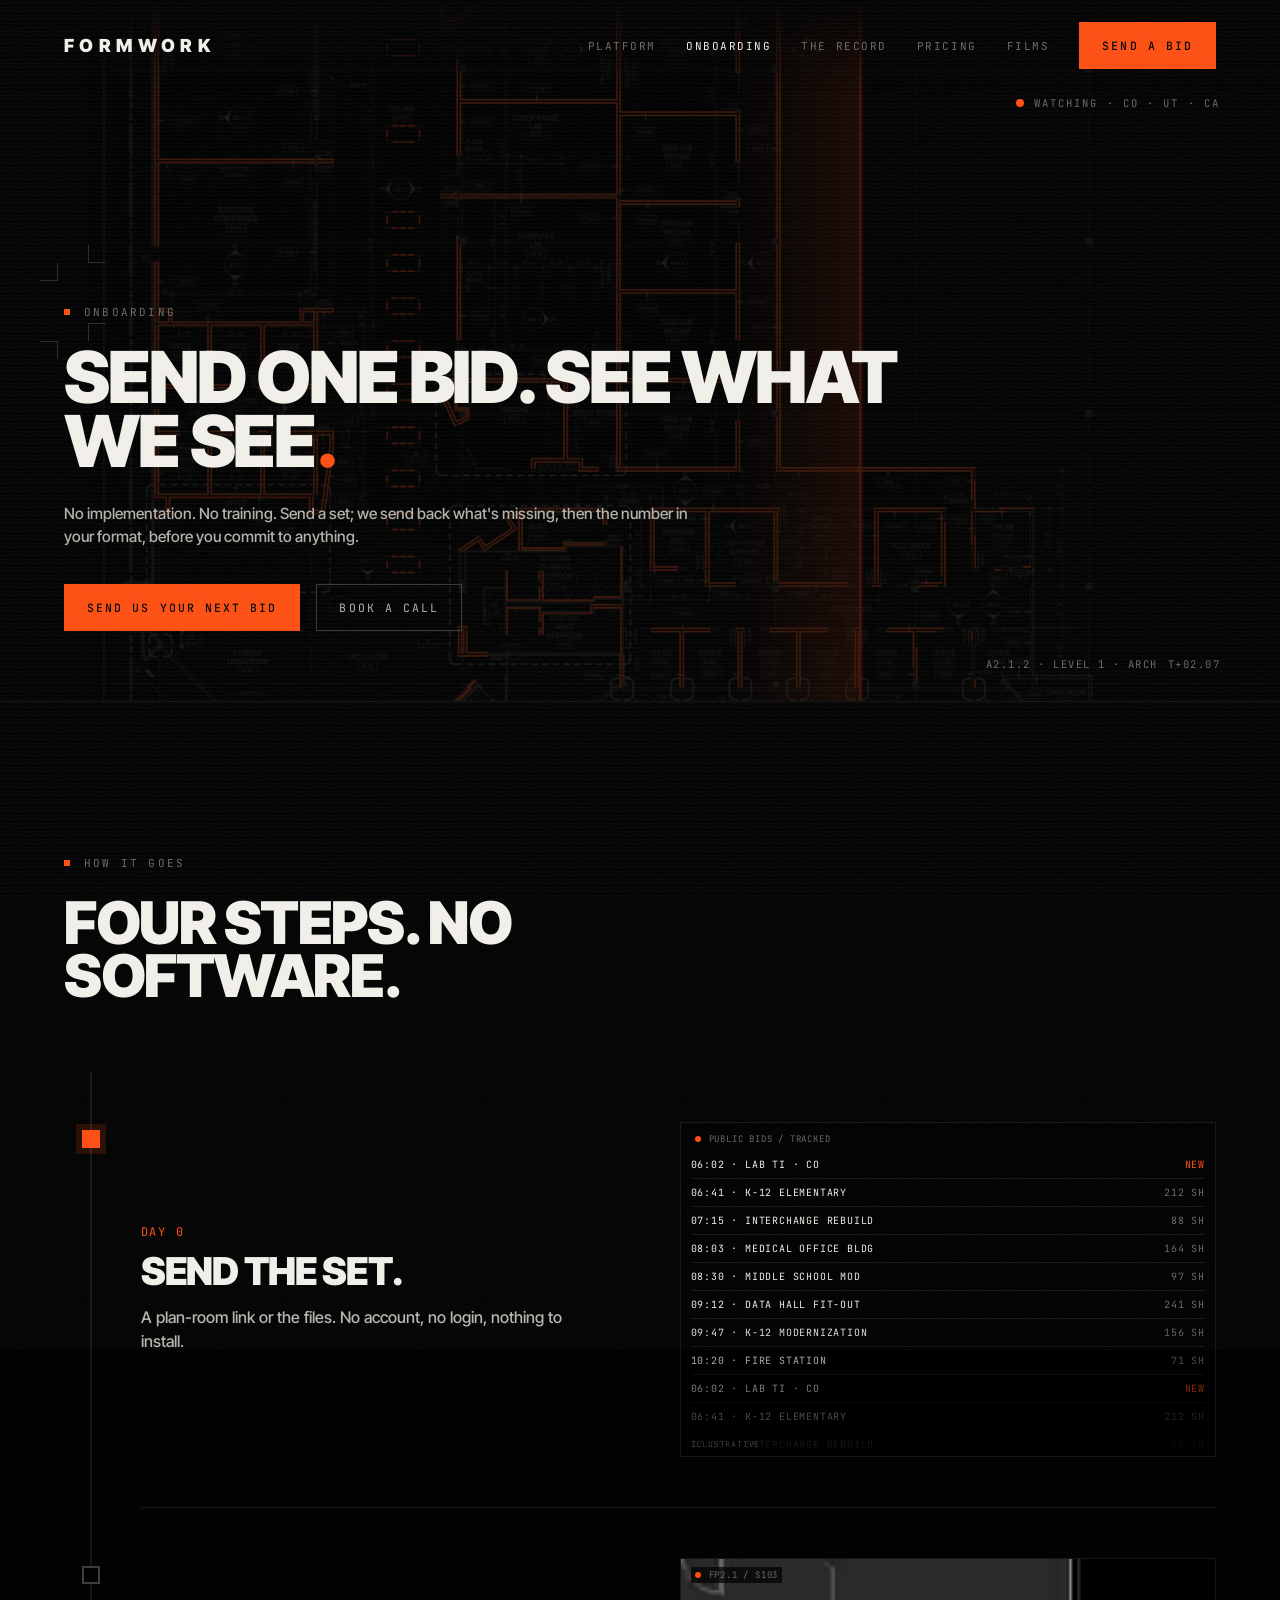
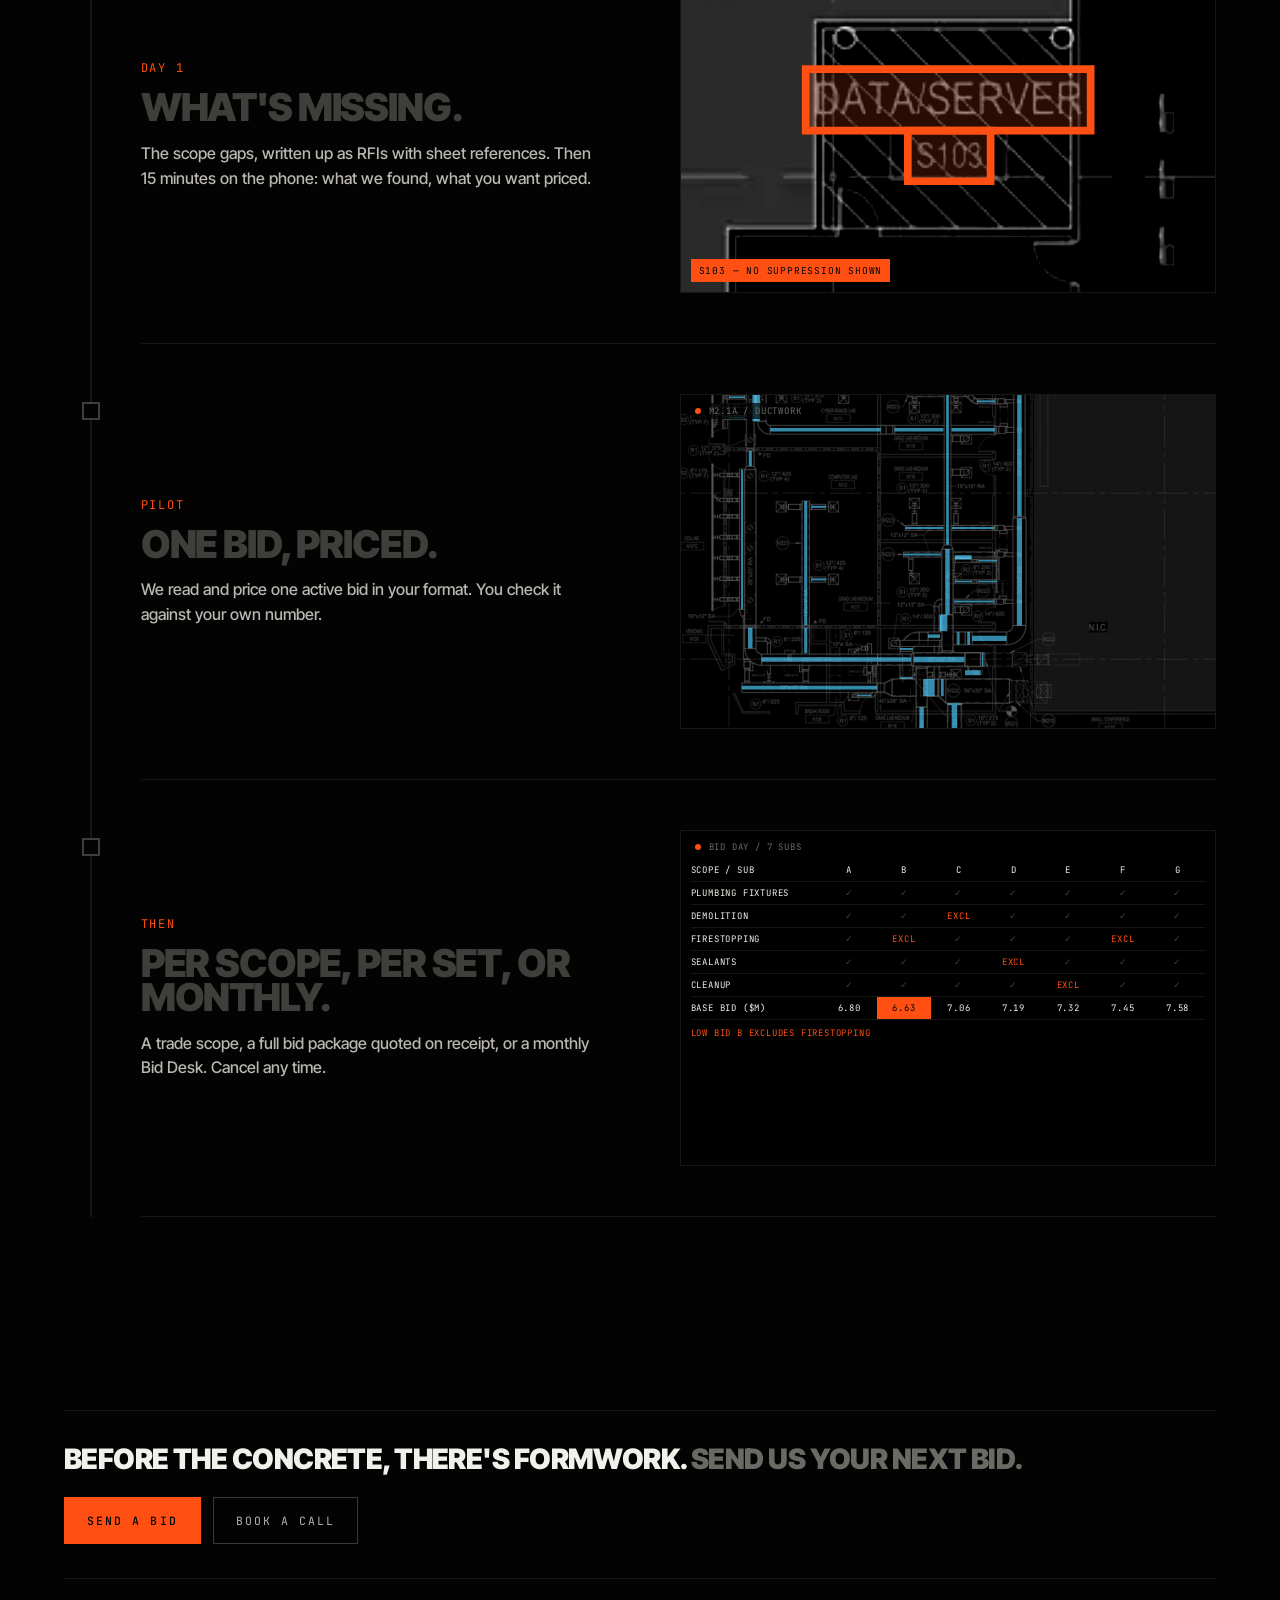
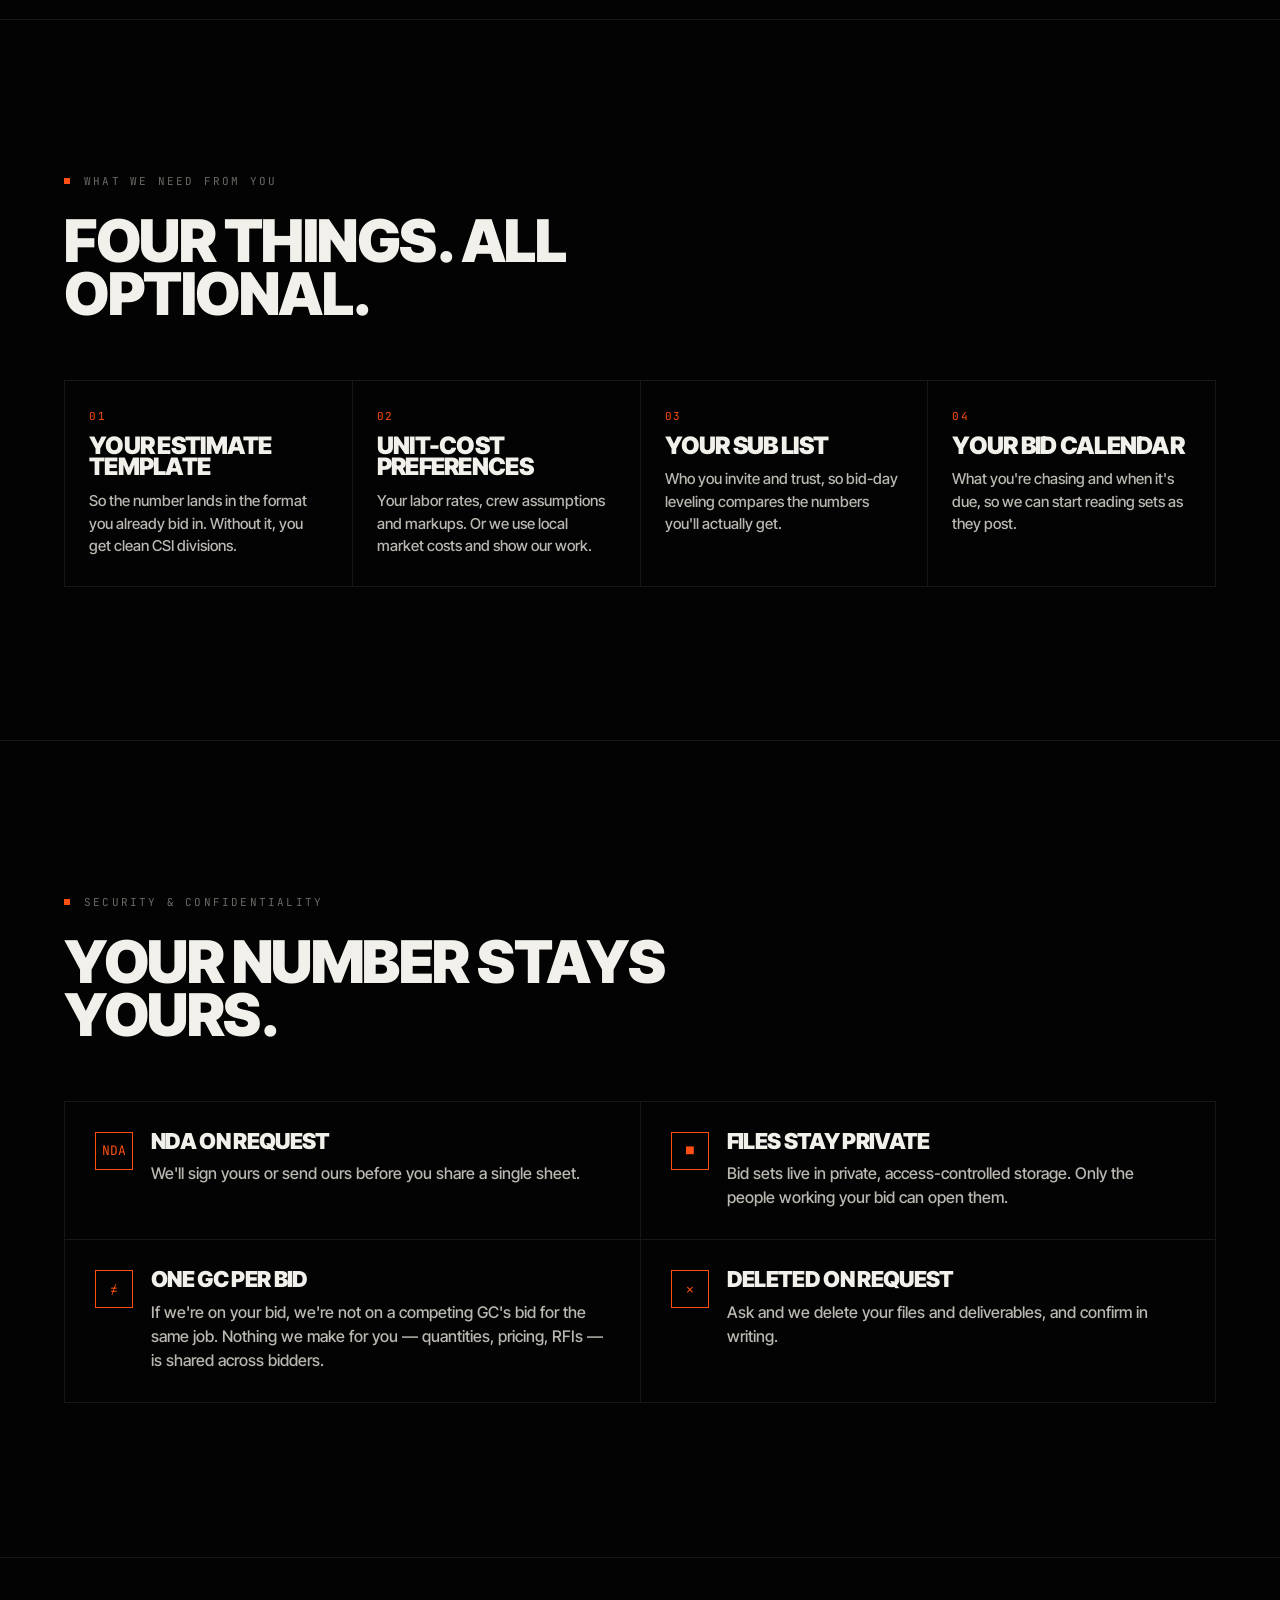
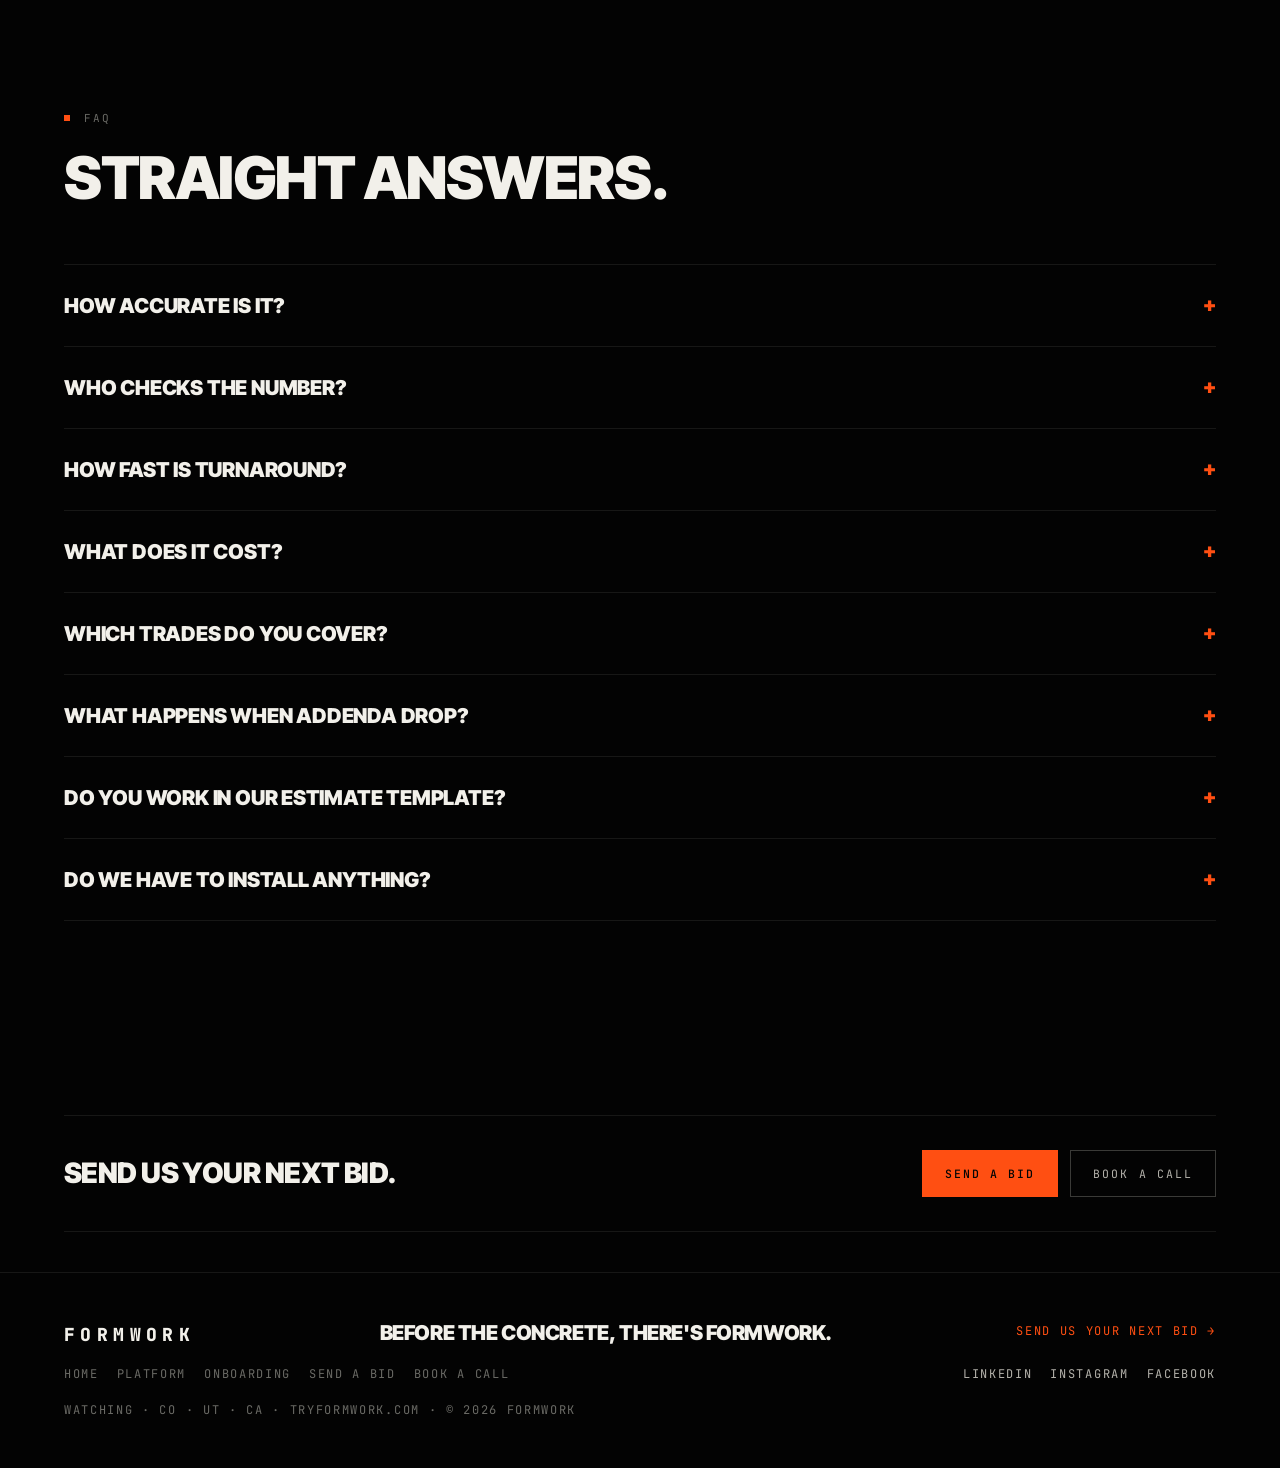
==== commit 9a9764c2: "Contractor review fixes: pull flagged films, strip project/place identifiers, honest pricing, confid" ====
--- a/onboarding.html
+++ b/onboarding.html
@@ -59,7 +59,7 @@
     <div class="tstep"><i class="tdot"></i><div><div class="when mono orange">Day 0</div><h3>Send the set.</h3><p>A plan-room link or the files. No account, no login, nothing to install.</p></div><div class="mini" data-mini="feed" data-label="Public bids / tracked"></div></div>
     <div class="tstep"><i class="tdot"></i><div><div class="when mono orange">Day 1</div><h3>What's missing.</h3><p>The scope gaps, written up as RFIs with sheet references. Then 15 minutes on the phone: what we found, what you want priced.</p></div><div class="mini" data-mini="zoom:g2" data-label="FP2.1 / S103" data-chip="S103 — no suppression shown"></div></div>
     <div class="tstep"><i class="tdot"></i><div><div class="when mono orange">Pilot</div><h3>One bid, priced.</h3><p>We read and price one active bid in your format. You check it against your own number.</p></div><div class="mini" data-mini="duct" data-label="M2.1A / ductwork"></div></div>
-    <div class="tstep"><i class="tdot"></i><div><div class="when mono orange">Then</div><h3>Bid Package or Bid Desk.</h3><p>Pay per bid, or put us on every bid you chase for a flat monthly fee. Cancel any time.</p></div><div class="mini" data-mini="lvl" data-label="Bid day / 7 subs"></div></div>
+    <div class="tstep"><i class="tdot"></i><div><div class="when mono orange">Then</div><h3>Per scope, per set, or monthly.</h3><p>A trade scope, a full bid package quoted on receipt, or a monthly Bid Desk. Cancel any time.</p></div><div class="mini" data-mini="lvl" data-label="Bid day / 7 subs"></div></div>
   </div>
 </section>
 <div class="ctawrap"><div class="ctastrip reveal"><div class="t">Before the concrete, there's Formwork. <span class="dim">Send us your next bid.</span></div><div class="row"><a class="btn solid" href="send.html">Send a bid</a><a class="btn ghost" href="send.html#call" data-book>Book a call</a></div></div></div>
@@ -81,7 +81,7 @@
   <div class="sec4">
     <div class="reveal"><div class="ic">NDA</div><div><h3>NDA on request</h3><p>We'll sign yours or send ours before you share a single sheet.</p></div></div>
     <div class="reveal"><div class="ic">■</div><div><h3>Files stay private</h3><p>Bid sets live in private, access-controlled storage. Only the people working your bid can open them.</p></div></div>
-    <div class="reveal"><div class="ic">≠</div><div><h3>Never shared across bidders</h3><p>Your quantities, pricing and RFIs never go to another bidder on the same job. Ever.</p></div></div>
+    <div class="reveal"><div class="ic">≠</div><div><h3>One GC per bid</h3><p>If we're on your bid, we're not on a competing GC's bid for the same job. Nothing we make for you — quantities, pricing, RFIs — is shared across bidders.</p></div></div>
     <div class="reveal"><div class="ic">✕</div><div><h3>Deleted on request</h3><p>Ask and we delete your files and deliverables, and confirm in writing.</p></div></div>
   </div>
 </section>
@@ -91,10 +91,10 @@
   <h2 class="slam">Straight answers.</h2>
   <div class="faq">
     <details class="reveal"><summary>How accurate is it?</summary><p>Every quantity traces back to a sheet and a markup you can audit. Every clause and fee points to its page. Machines do the counting; an estimator checks it and signs it. If a number moves, you can see why.</p></details>
-    <details class="reveal"><summary>Who signs the number?</summary><p>A construction professional reviews and signs every deliverable that leaves Formwork. No black boxes, no unsigned output.</p></details>
-    <details class="reveal"><summary>How fast is turnaround?</summary><p>Gap check within 24 hours of receiving the set. Quantities and the full estimate before your pre-bid. We confirm the date the day the set lands, and tell you up front if the timeline is tight.</p></details>
-    <details class="reveal"><summary>What does it cost?</summary><p>The Gap Check is $0. A Bid Package starts at $750 per bid. Bid Desk starts at $3K per month for a monthly bid allotment. Owner-side work is quoted per project.</p></details>
-    <details class="reveal"><summary>Which trades do you cover?</summary><p>All of them: sitework, concrete, steel, framing and drywall, doors and hardware, finishes, fire protection, plumbing, mechanical, electrical, low voltage. GCs get the whole set; subs get their scope.</p></details>
+    <details class="reveal"><summary>Who checks the number?</summary><p>An estimator reviews every deliverable before it leaves Formwork. No black boxes. Every quantity traces to a sheet.</p></details>
+    <details class="reveal"><summary>How fast is turnaround?</summary><p>Gap check within 24 hours of receiving the set. Quantities and RFIs before the pre-bid. The priced estimate is re-run on the last addendum, ahead of bid day. We confirm dates the day the set lands, and tell you up front if the timeline is tight.</p></details>
+    <details class="reveal"><summary>What does it cost?</summary><p>The Gap Check is $0. A Trade Scope (one trade, quantities and markups) starts at $750. A Full Bid Package for a GC is quoted when we see the set. Bid Desk, a monthly allotment, starts at $3K per month. Owner-side work is quoted per project.</p></details>
+    <details class="reveal"><summary>Which trades do you cover?</summary><p>CSI divisions 02 through 33: sitework and earthwork, utilities, paving, concrete, steel, framing and drywall, roofing, glazing, doors and hardware, finishes, specialties, casework, fire protection, plumbing, mechanical and controls, electrical, low voltage and security, landscaping. GCs get the whole set; subs get their scope.</p></details>
     <details class="reveal"><summary>What happens when addenda drop?</summary><p>We track addenda on every bid we have. Affected quantities are re-run and you get a short delta memo: what changed, where, and what it does to the number.</p></details>
     <details class="reveal"><summary>Do you work in our estimate template?</summary><p>Yes. Send your template and we deliver in it. No template? You get a clean CSI-division estimate that drops into most systems.</p></details>
     <details class="reveal"><summary>Do we have to install anything?</summary><p>No. You get files: marked-up drawings, the estimate, the RFI memo. Nothing to log into.</p></details>
--- a/assets/site.css
+++ b/assets/site.css
@@ -643,3 +643,17 @@
 .pattern li { display: block; position: relative; padding-left: 54px; }
 .pattern li > .mono { position: absolute; left: 0; top: 22px; }
 @media (max-width: 640px) { .pattern li { padding-left: 34px; } .pattern li > .mono { top: 18px; } }
+.fgrid > .fcard:first-child { grid-column: 1 / -1; }
+@media (min-width: 561px) { .fgrid > .fcard:first-child .ph { aspect-ratio: 21 / 9; } }
+.calnote { color: var(--ink2); font-size: 15px; margin: 14px 0 20px; line-height: 1.5; }
+.tiernote { margin-top: 22px; font-size: 10.5px; letter-spacing: .16em; }
+.tiernote a { color: var(--ink); border-bottom: 1px solid var(--mute); margin-left: 8px; }
+.rows .r { padding: clamp(4px, .8vh, 9px) 0; font-size: clamp(10px, 1.15vw, 17px); }
+.rows .r b { color: var(--dim); font-size: .8em; }
+.rows .r:last-child i, .rows .r:last-child b { color: var(--cyan); }
+@media (min-width: 861px) {
+  .b4 { gap: 48px; padding-top: 120px; padding-bottom: 60px; }
+  .b4 .rowsw { flex: 1 1 58%; max-width: 860px; }
+  .b4 .priced { flex: 1 1 36%; font-size: clamp(40px, 5.4vw, 92px); }
+  .rows .r { font-size: clamp(10px, 1vw, 14px); padding: clamp(3px, .6vh, 7px) 0; }
+}
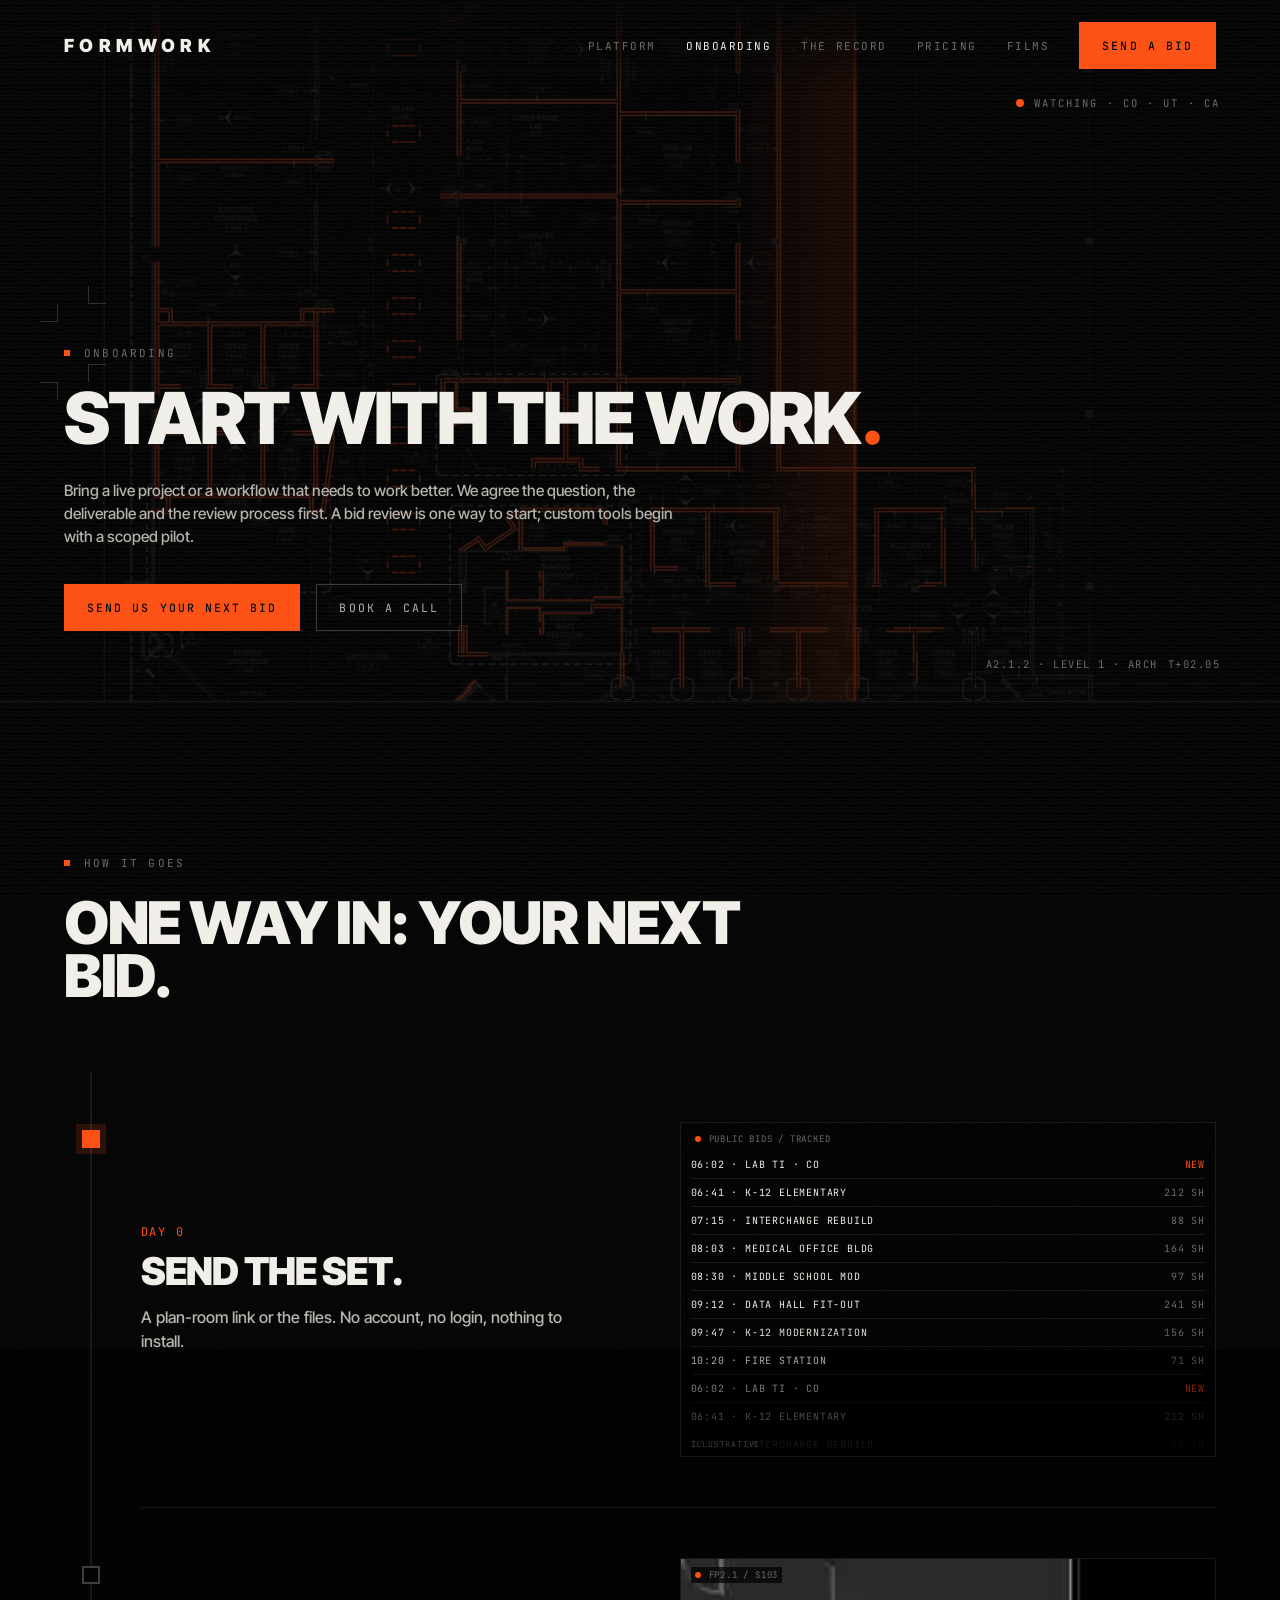
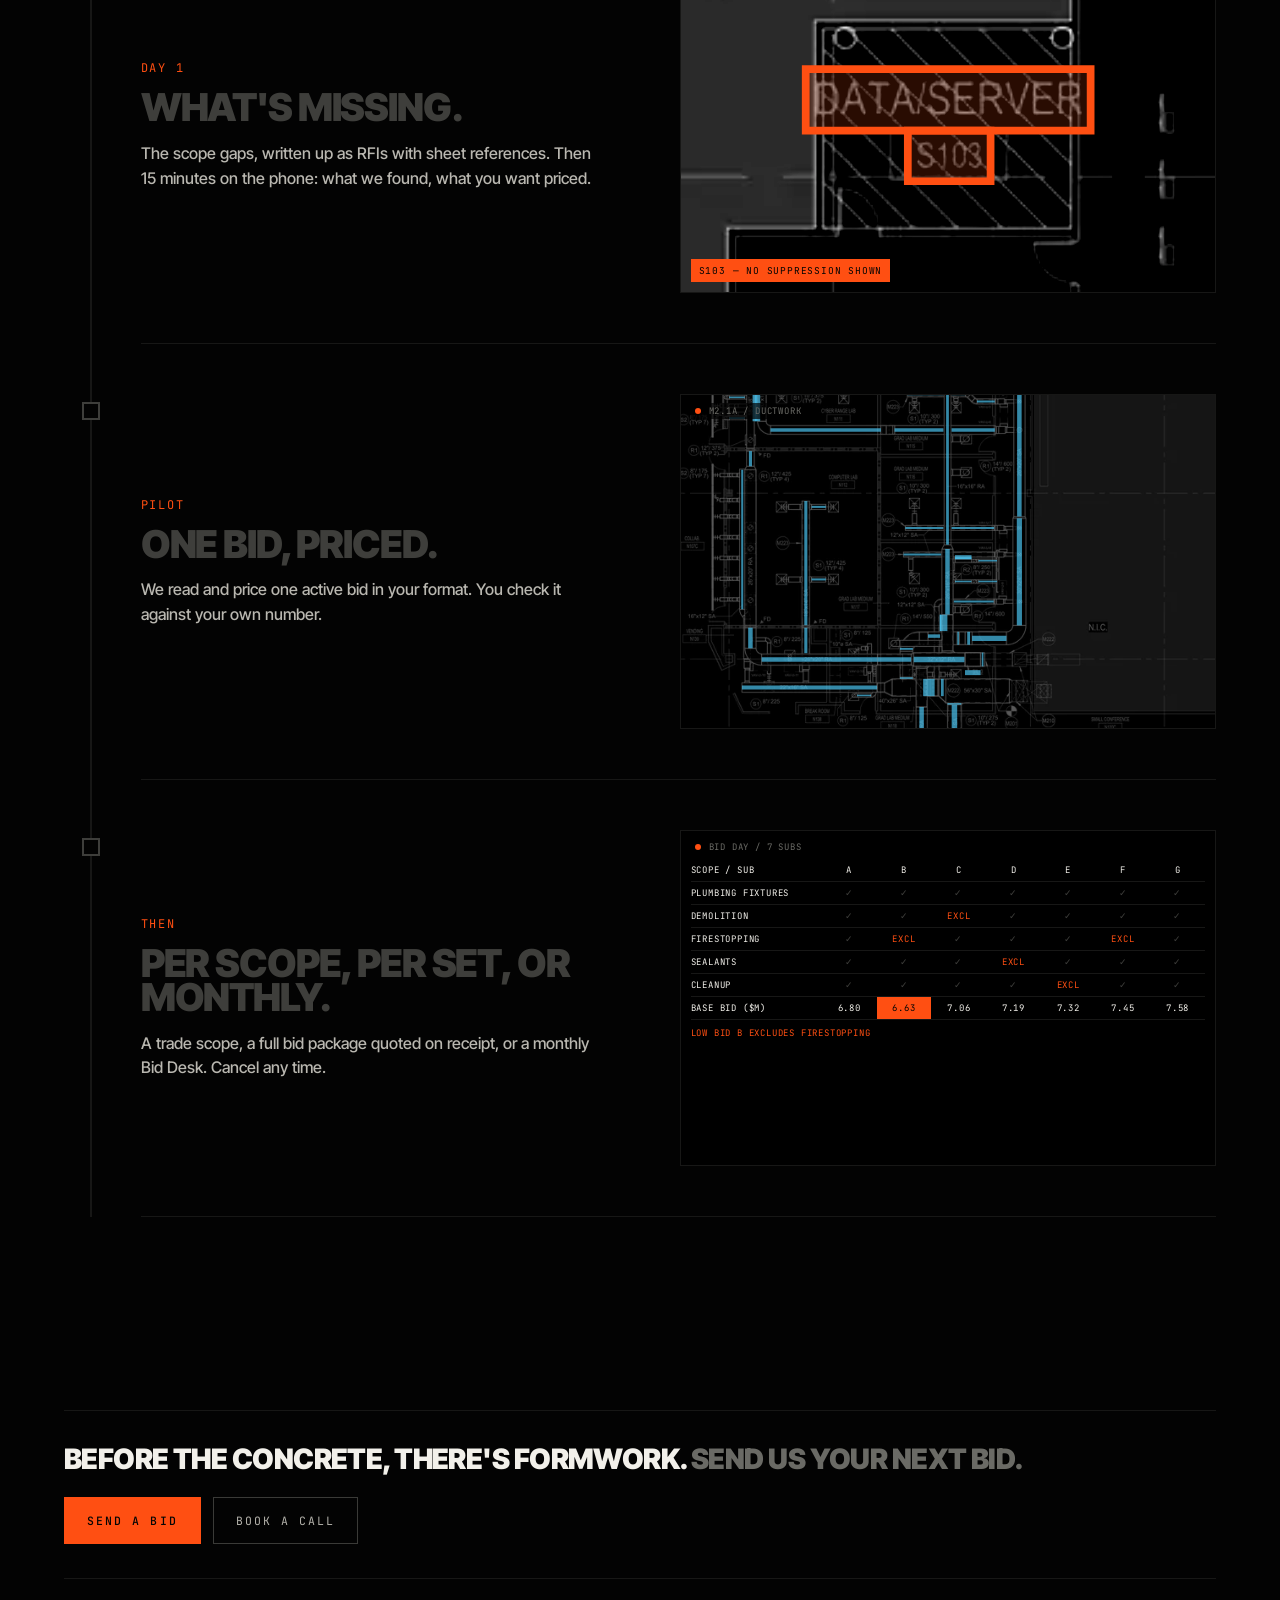
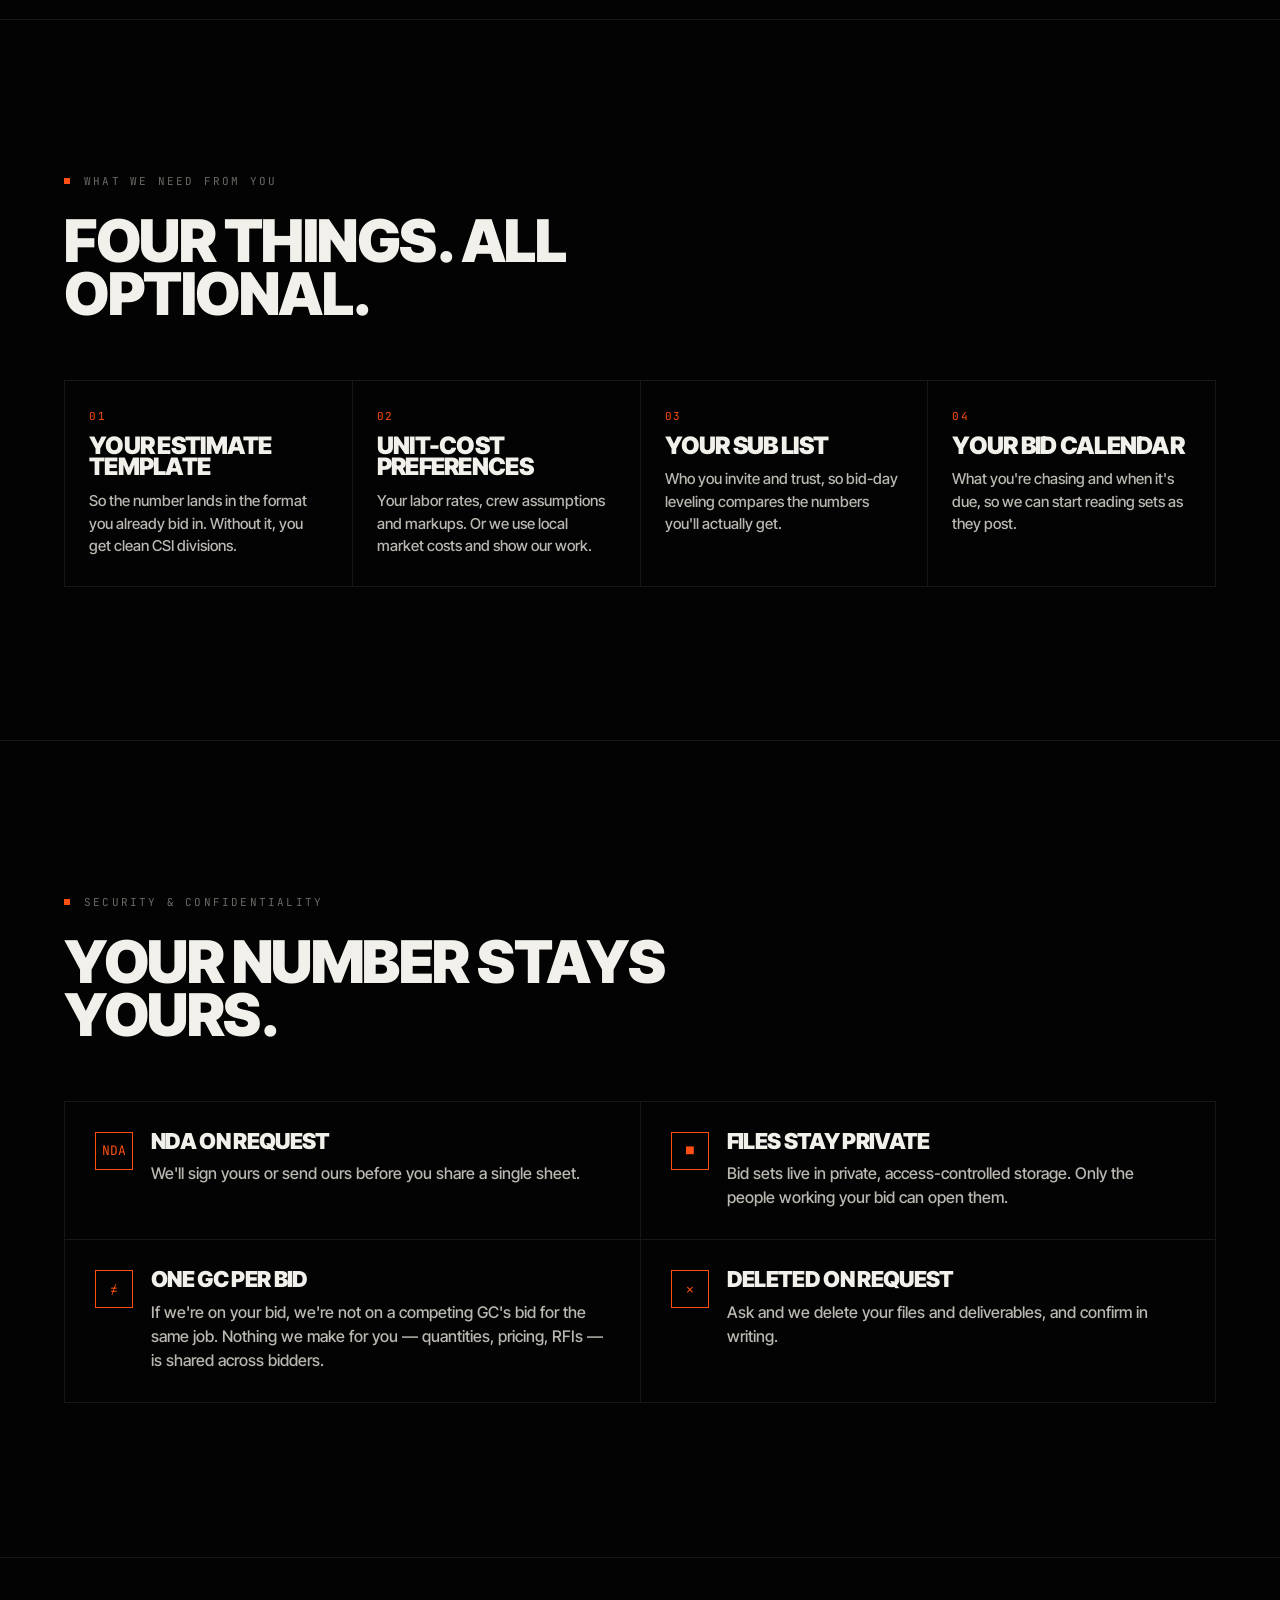
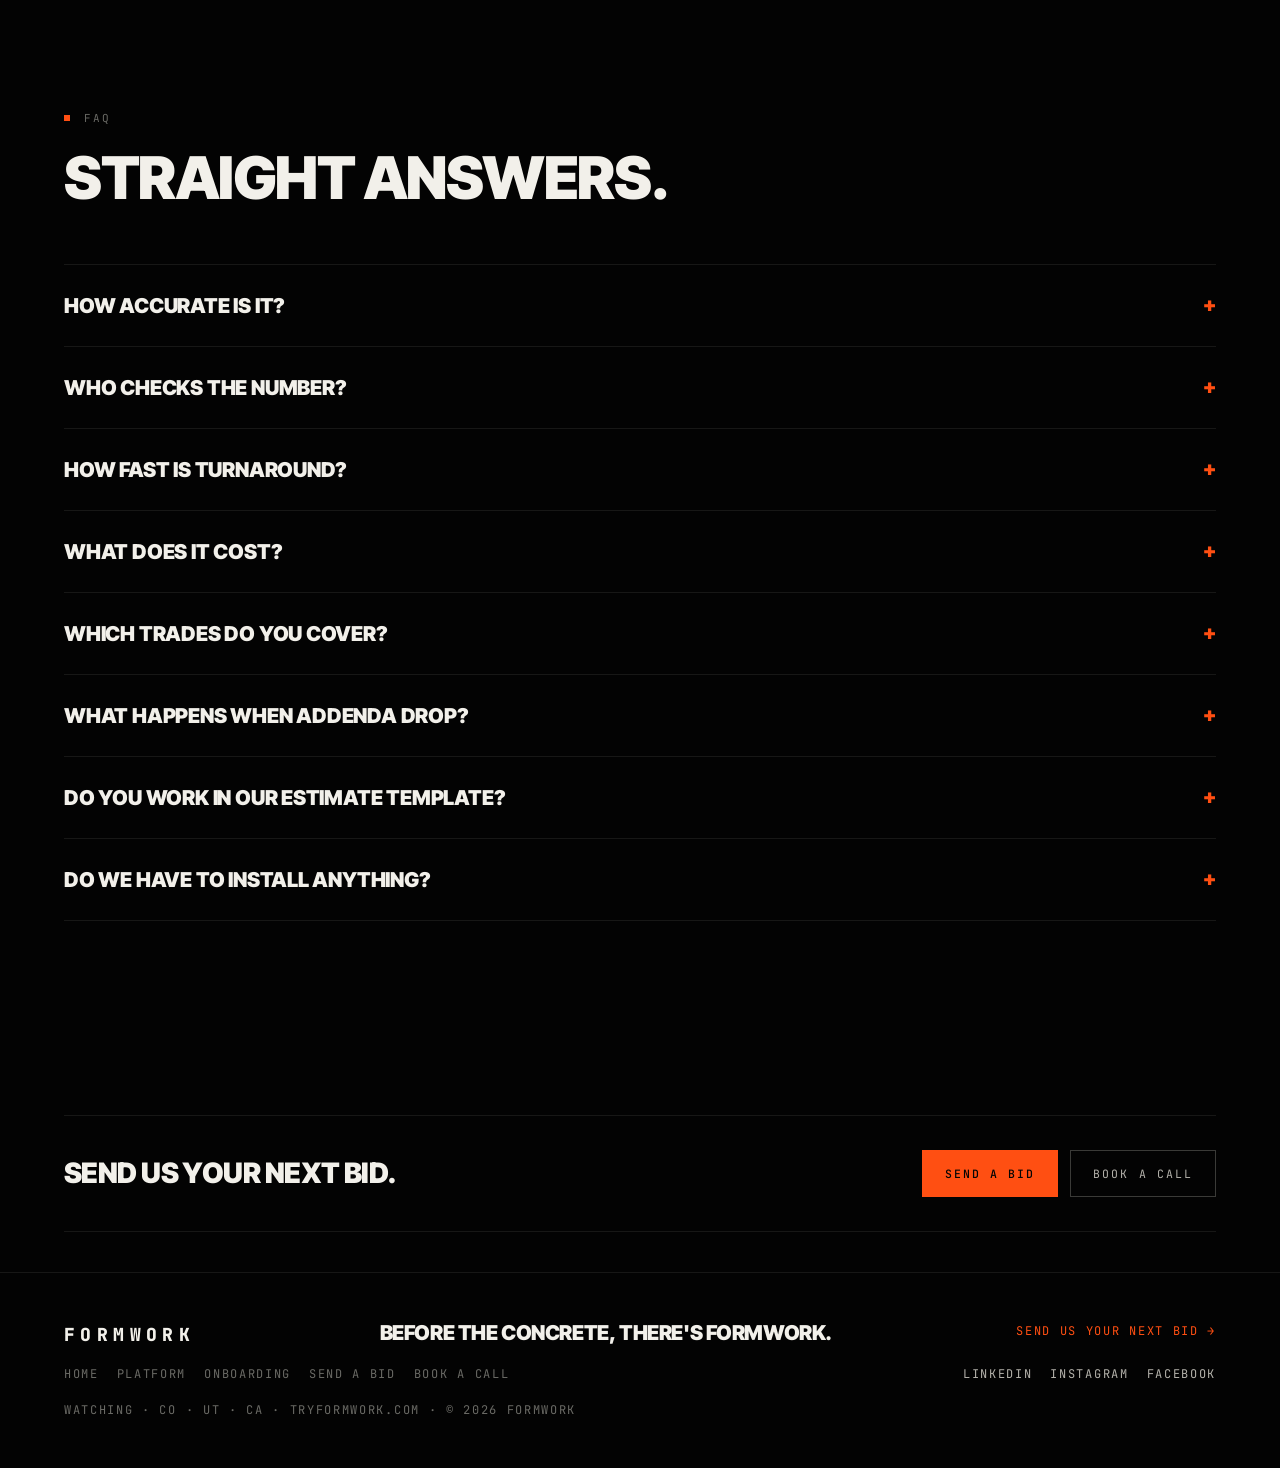
==== commit 97d062d1: "Clarify Formwork construction intelligence and custom workflow positioning" ====
--- a/onboarding.html
+++ b/onboarding.html
@@ -4,9 +4,9 @@
 <meta charset="utf-8">
 <meta name="viewport" content="width=device-width, initial-scale=1">
 <title>Onboarding — Formwork</title>
-<meta name="description" content="Before the concrete, there's Formwork. How it works: send one bid set, get the scope gaps back, then per-bid or monthly. What we need, how we protect your files, and FAQ.">
+<meta name="description" content="Start Formwork with a real project or workflow. Agree the scope, review a pilot, and build around your team's documents, decisions and tools.">
 <meta property="og:title" content="Onboarding — Formwork">
-<meta property="og:description" content="Send one bid set. See what we see. No software, no training.">
+<meta property="og:description" content="Start with one project or workflow. Agree the scope, review the work and choose what to build next.">
 <meta property="og:type" content="website">
 <meta property="og:site_name" content="Formwork">
 <meta property="og:url" content="https://tryformwork.com/onboarding.html">
@@ -47,14 +47,14 @@
   <div class="hudtxt l mono dim" aria-hidden="true"><span class="dot"></span><span>Watching · CO · UT · CA</span></div>
   <div class="hudtxt r mono dim" aria-hidden="true"><span data-hud-layer>A2.1.2 · Level 1 · Arch</span><span data-hud-t>T+00.00</span></div>
   <div class="label mono dim">Onboarding</div>
-  <h1 class="slam now">Send one bid. See what we see<span class="orange">.</span></h1>
-  <p class="sub">No implementation. No training. Send a set; we send back what's missing, then the number in your format, before you commit to anything.</p>
+  <h1 class="slam now">Start with the work<span class="orange">.</span></h1>
+  <p class="sub">Bring a live project or a workflow that needs to work better. We agree the question, the deliverable and the review process first. A bid review is one way to start; custom tools begin with a scoped pilot.</p>
   <div class="ctas"><a class="btn solid" href="send.html">Send us your next bid</a><a class="btn ghost" href="send.html#call" data-book>Book a call</a></div>
 </header>
 
 <section id="timeline" aria-label="Onboarding timeline">
   <div class="label mono dim reveal">How it goes</div>
-  <h2 class="slam">Four steps. No software.</h2>
+  <h2 class="slam">One way in: your next bid.</h2>
   <div class="tline"><div class="rail"><i id="tlFill"></i></div>
     <div class="tstep"><i class="tdot"></i><div><div class="when mono orange">Day 0</div><h3>Send the set.</h3><p>A plan-room link or the files. No account, no login, nothing to install.</p></div><div class="mini" data-mini="feed" data-label="Public bids / tracked"></div></div>
     <div class="tstep"><i class="tdot"></i><div><div class="when mono orange">Day 1</div><h3>What's missing.</h3><p>The scope gaps, written up as RFIs with sheet references. Then 15 minutes on the phone: what we found, what you want priced.</p></div><div class="mini" data-mini="zoom:g2" data-label="FP2.1 / S103" data-chip="S103 — no suppression shown"></div></div>
@@ -97,7 +97,7 @@
     <details class="reveal"><summary>Which trades do you cover?</summary><p>CSI divisions 02 through 33: sitework and earthwork, utilities, paving, concrete, steel, framing and drywall, roofing, glazing, doors and hardware, finishes, specialties, casework, fire protection, plumbing, mechanical and controls, electrical, low voltage and security, landscaping. GCs get the whole set; subs get their scope.</p></details>
     <details class="reveal"><summary>What happens when addenda drop?</summary><p>We track addenda on every bid we have. Affected quantities are re-run and you get a short delta memo: what changed, where, and what it does to the number.</p></details>
     <details class="reveal"><summary>Do you work in our estimate template?</summary><p>Yes. Send your template and we deliver in it. No template? You get a clean CSI-division estimate that drops into most systems.</p></details>
-    <details class="reveal"><summary>Do we have to install anything?</summary><p>No. You get files: marked-up drawings, the estimate, the RFI memo. Nothing to log into.</p></details>
+    <details class="reveal"><summary>Do we have to install anything?</summary><p>Not for a file-based project review: we can deliver marked-up drawings, estimates and RFIs in your format. If the assignment includes custom software or integrations, we agree access, implementation and training requirements before starting.</p></details>
   </div>
 </section>
 <div class="ctawrap"><div class="ctastrip reveal"><div class="t">Send us your next bid.</div><div class="row"><a class="btn solid" href="send.html">Send a bid</a><a class="btn ghost" href="send.html#call" data-book>Book a call</a></div></div></div>
--- a/assets/site.css
+++ b/assets/site.css
@@ -657,3 +657,5 @@
   .b4 .priced { flex: 1 1 36%; font-size: clamp(40px, 5.4vw, 92px); }
   .rows .r { font-size: clamp(10px, 1vw, 14px); padding: clamp(3px, .6vh, 7px) 0; }
 }
+@media (min-width: 561px) { .fgrid { grid-template-columns: repeat(2, 1fr); } }
+.fgrid > .fcard:first-child img { object-position: 50% 100%; }
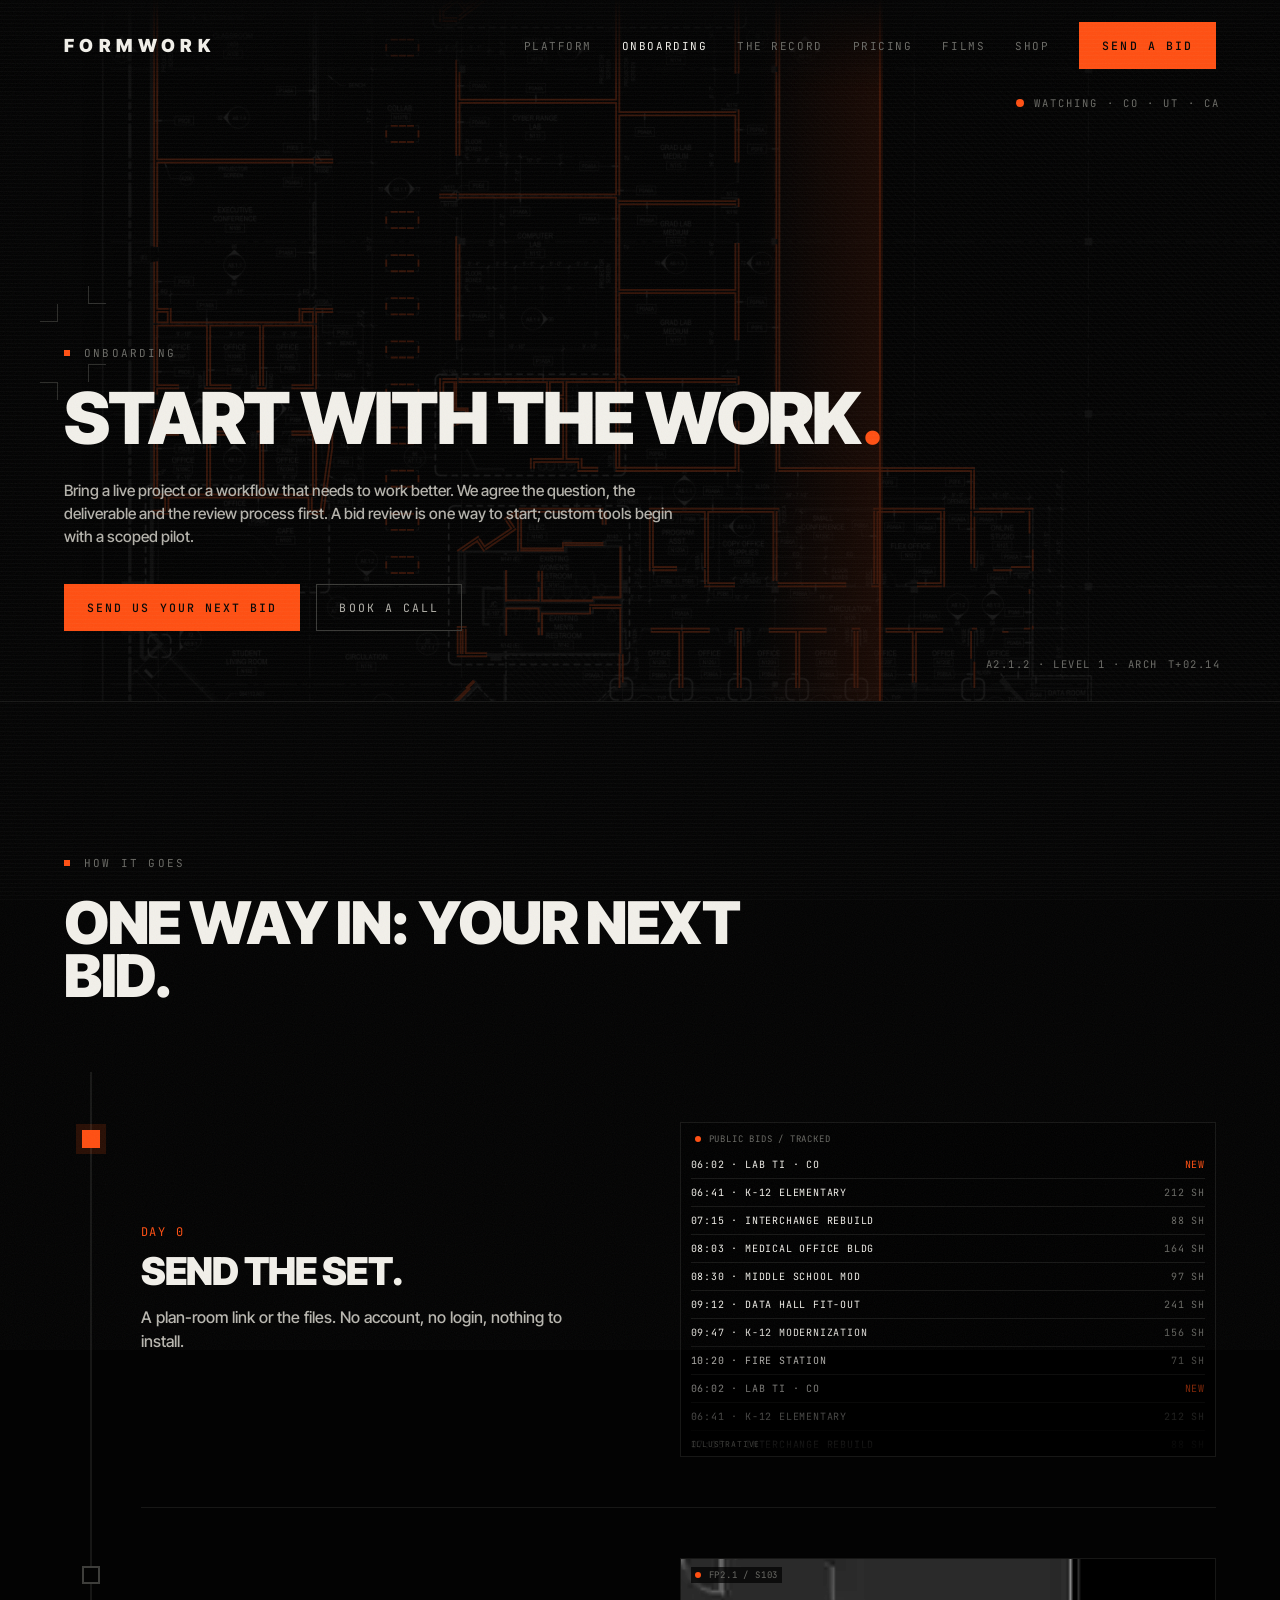
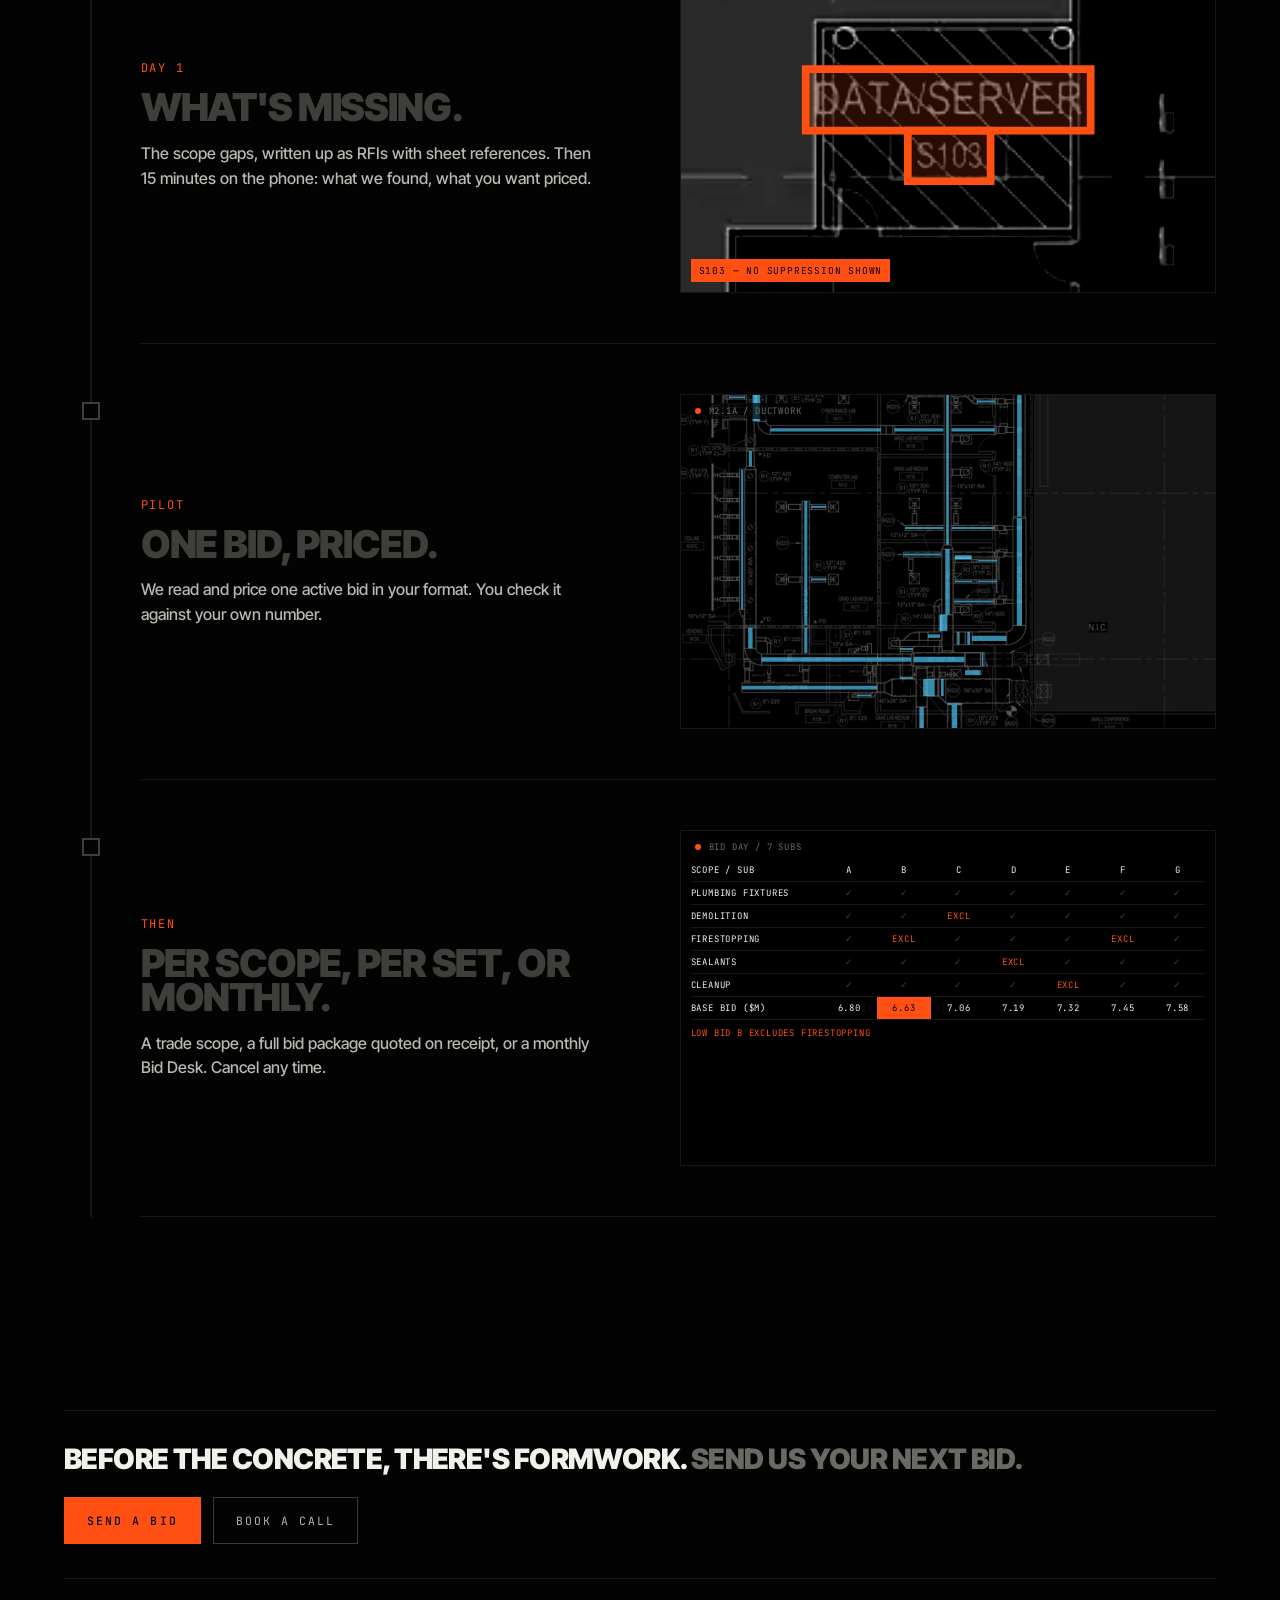
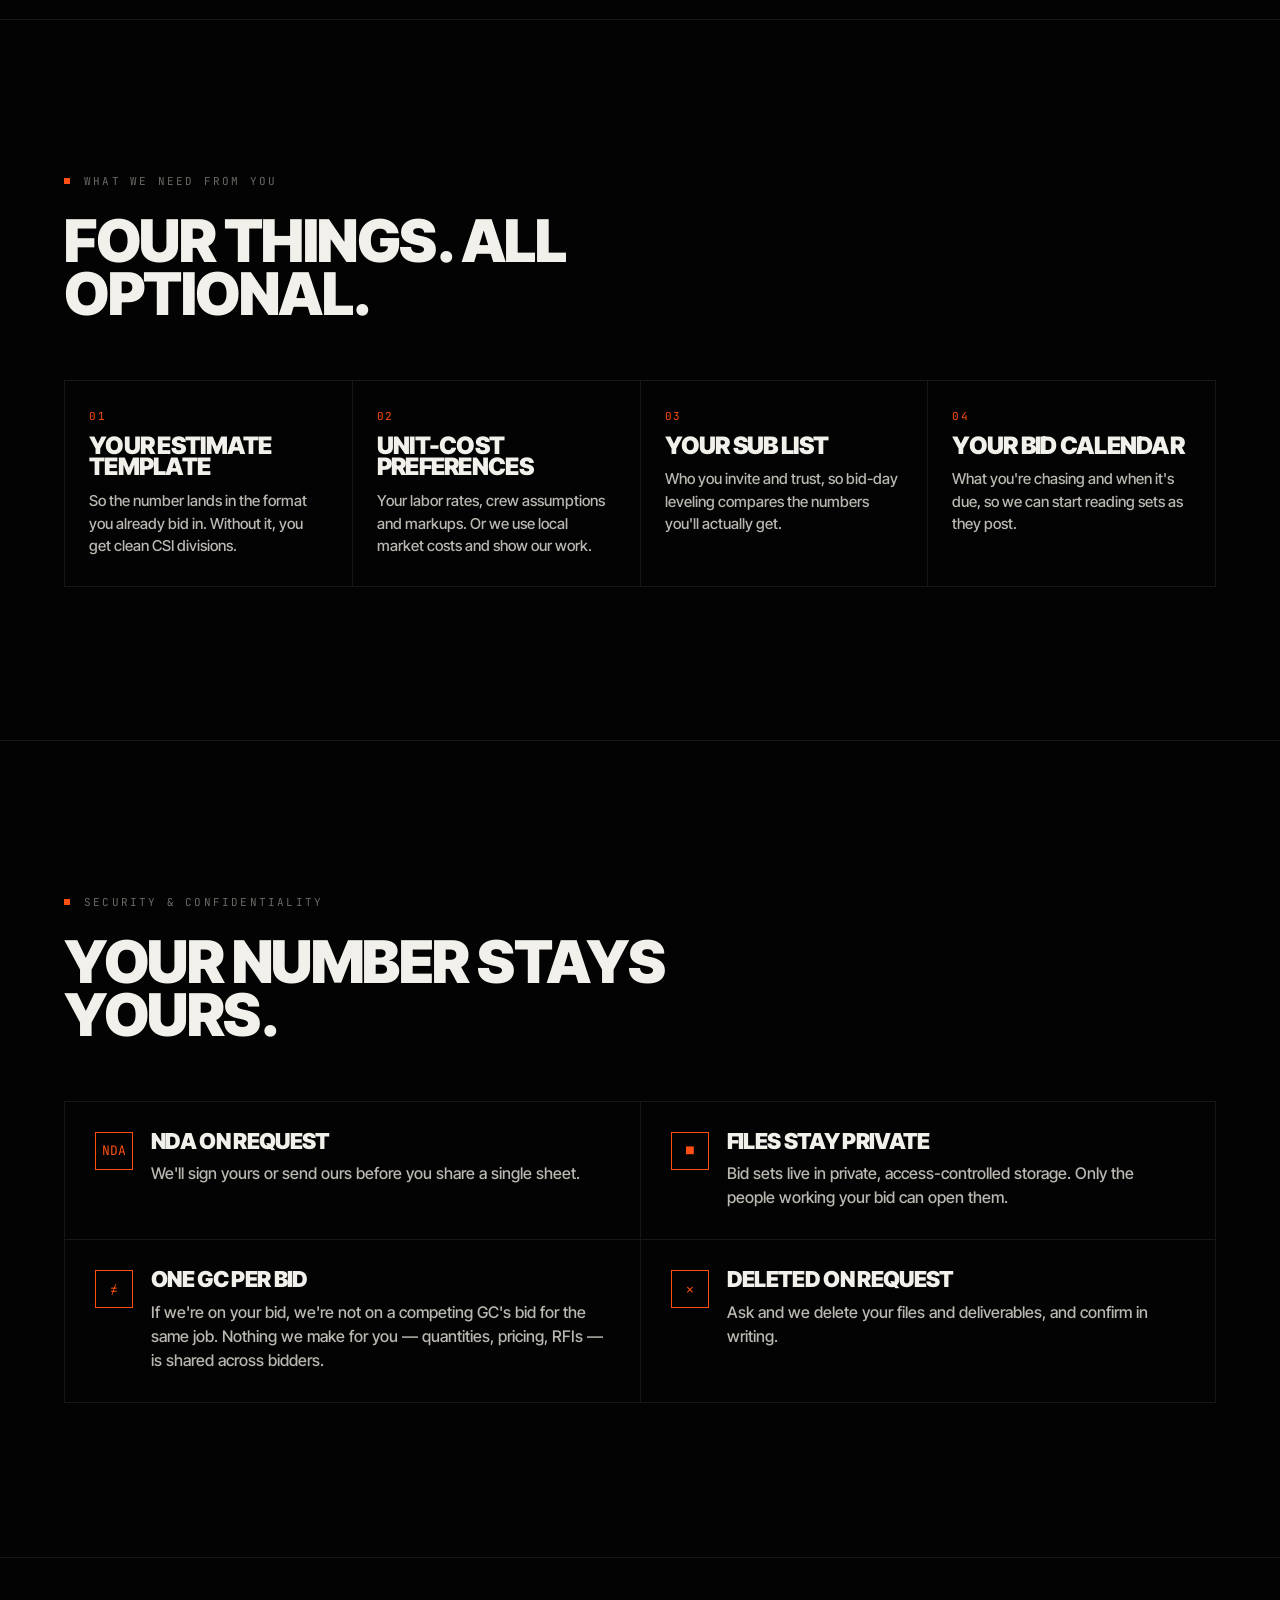
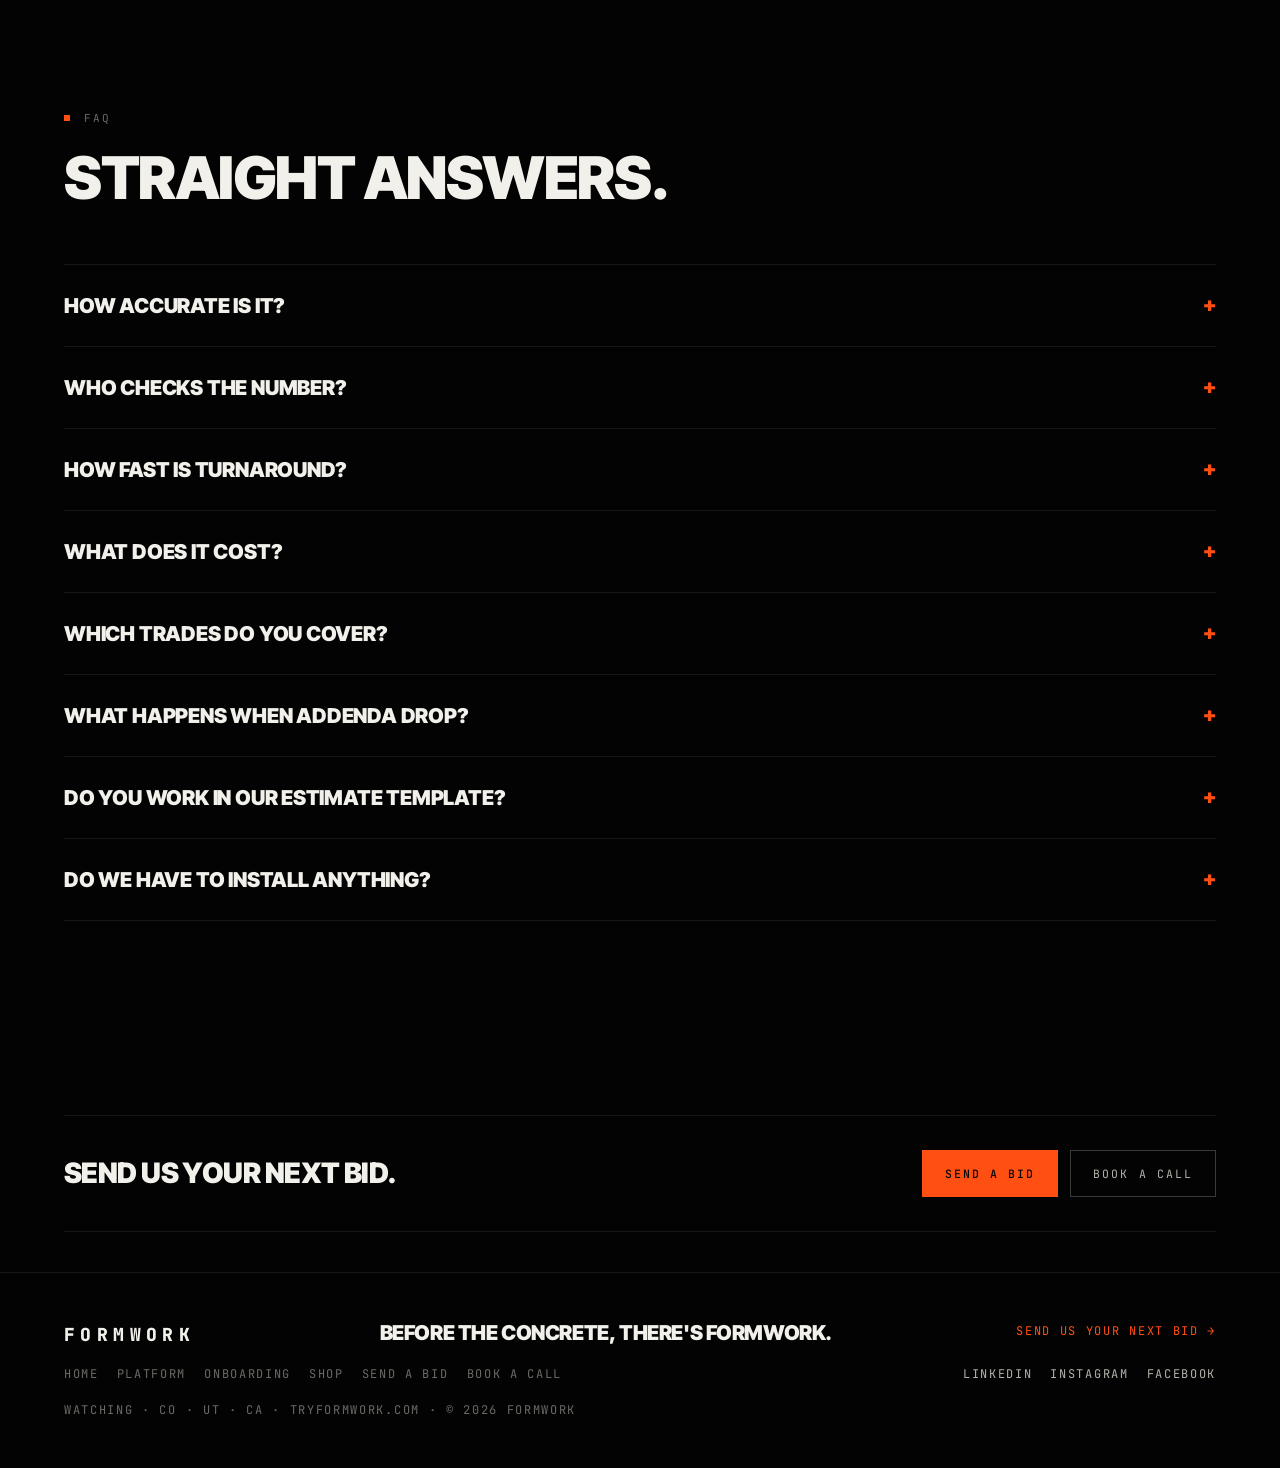
==== commit d6907448: "Shop: Silhouette Hoodie page in waitlist mode, thank-you page, Shop links in nav/footer Co-Authored-" ====
--- a/onboarding.html
+++ b/onboarding.html
@@ -38,6 +38,7 @@
     <a class="mono dim" href="index.html#record">The record</a>
     <a class="mono dim" href="index.html#pricing">Pricing</a>
     <a class="mono dim" href="index.html#films">Films</a>
+    <a class="mono dim" href="shop.html">Shop</a>
     <a class="btn solid" href="send.html">Send a bid</a>
   </div>
 </nav>
@@ -105,7 +106,7 @@
   <div class="wordmark" style="color:var(--ink)">FORMWORK</div>
   <div class="brandline">Before the concrete, there's Formwork.</div>
   <a href="send.html" class="orange">Send us your next bid →</a>
-  <div class="fl" role="navigation" aria-label="Footer"><a href="index.html">Home</a><a href="platform.html">Platform</a><a href="onboarding.html">Onboarding</a><a href="send.html">Send a bid</a><a href="send.html#call">Book a call</a></div>
+  <div class="fl" role="navigation" aria-label="Footer"><a href="index.html">Home</a><a href="platform.html">Platform</a><a href="onboarding.html">Onboarding</a><a href="shop.html">Shop</a><a href="send.html">Send a bid</a><a href="send.html#call">Book a call</a></div>
   <div class="socials"><a href="https://www.linkedin.com/company/tryformwork" target="_blank" rel="noopener" aria-label="Formwork on LinkedIn">LinkedIn</a><a href="https://www.instagram.com/tryformwork" target="_blank" rel="noopener" aria-label="Formwork on Instagram">Instagram</a><a href="https://www.facebook.com/profile.php?id=100092640950179" target="_blank" rel="noopener" aria-label="Formwork on Facebook">Facebook</a></div>
   <div>Watching · CO · UT · CA · tryformwork.com · © <span data-year></span> Formwork</div>
 </footer>
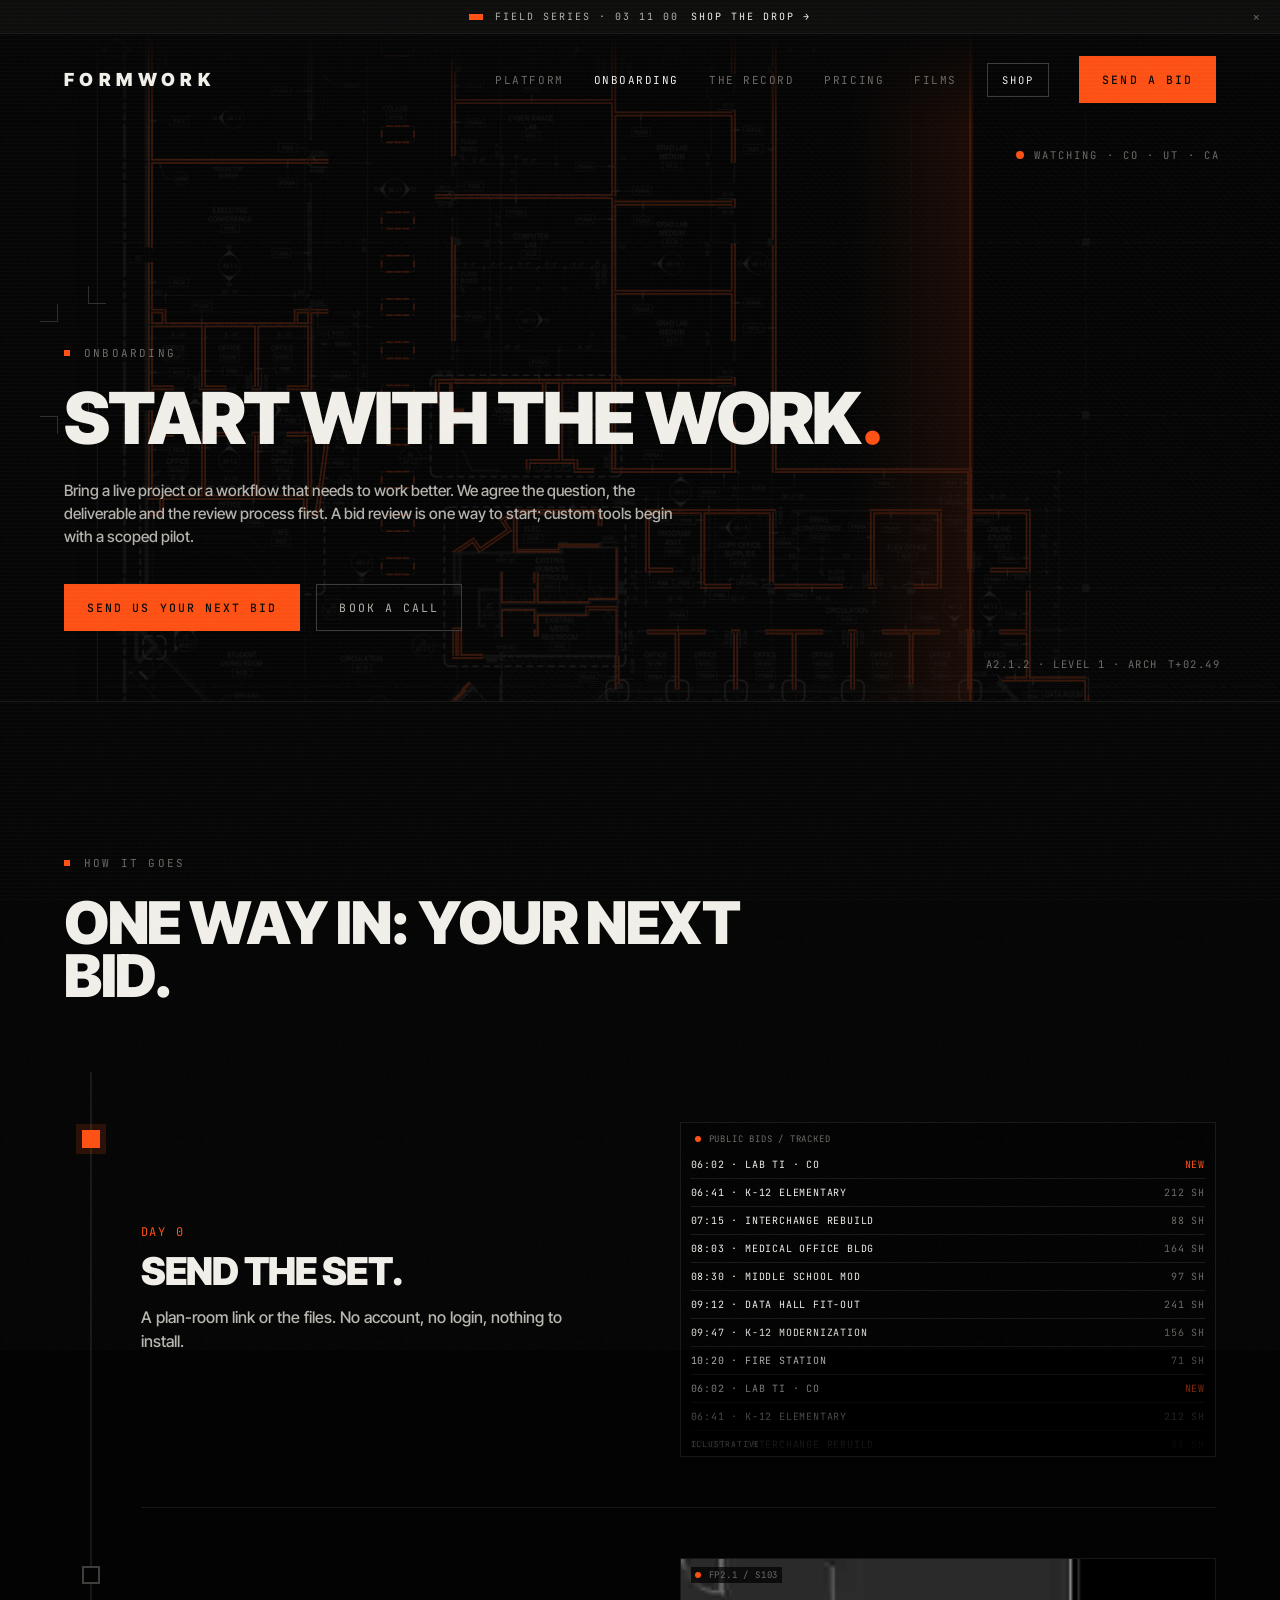
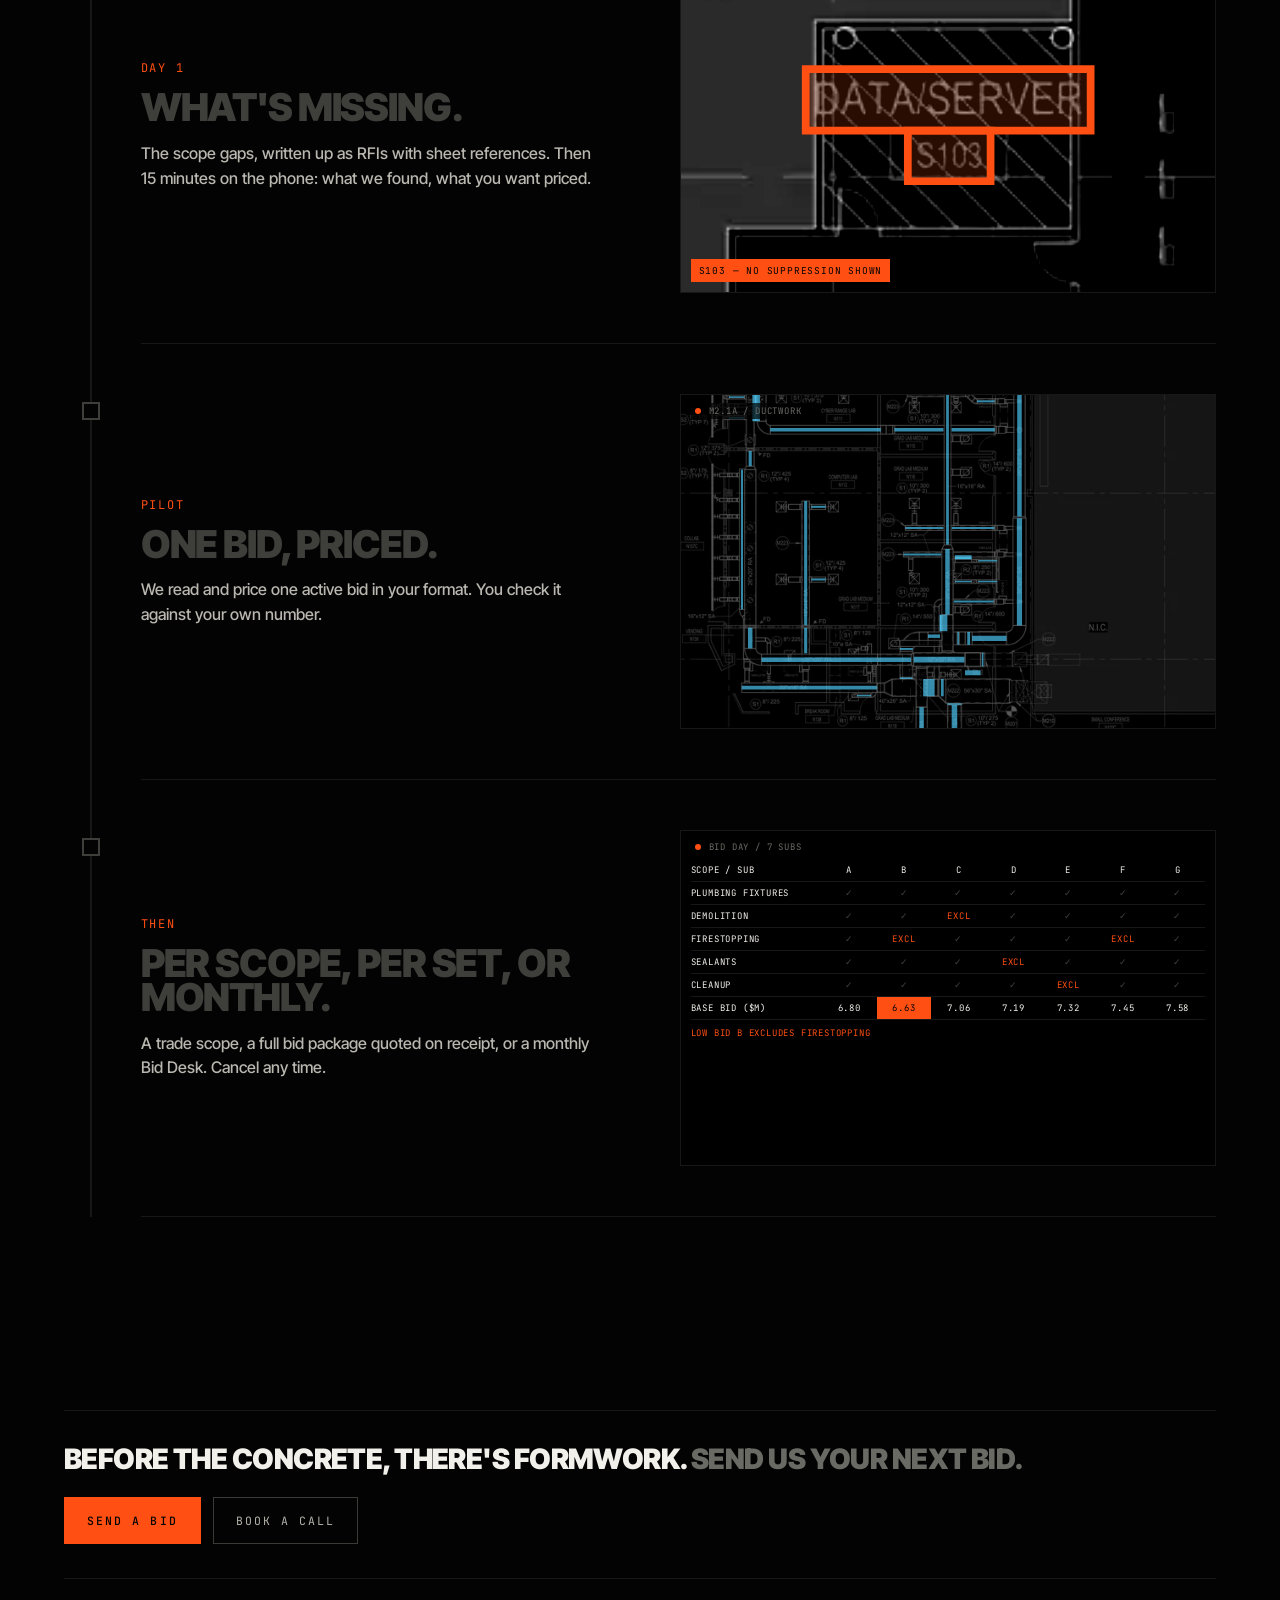
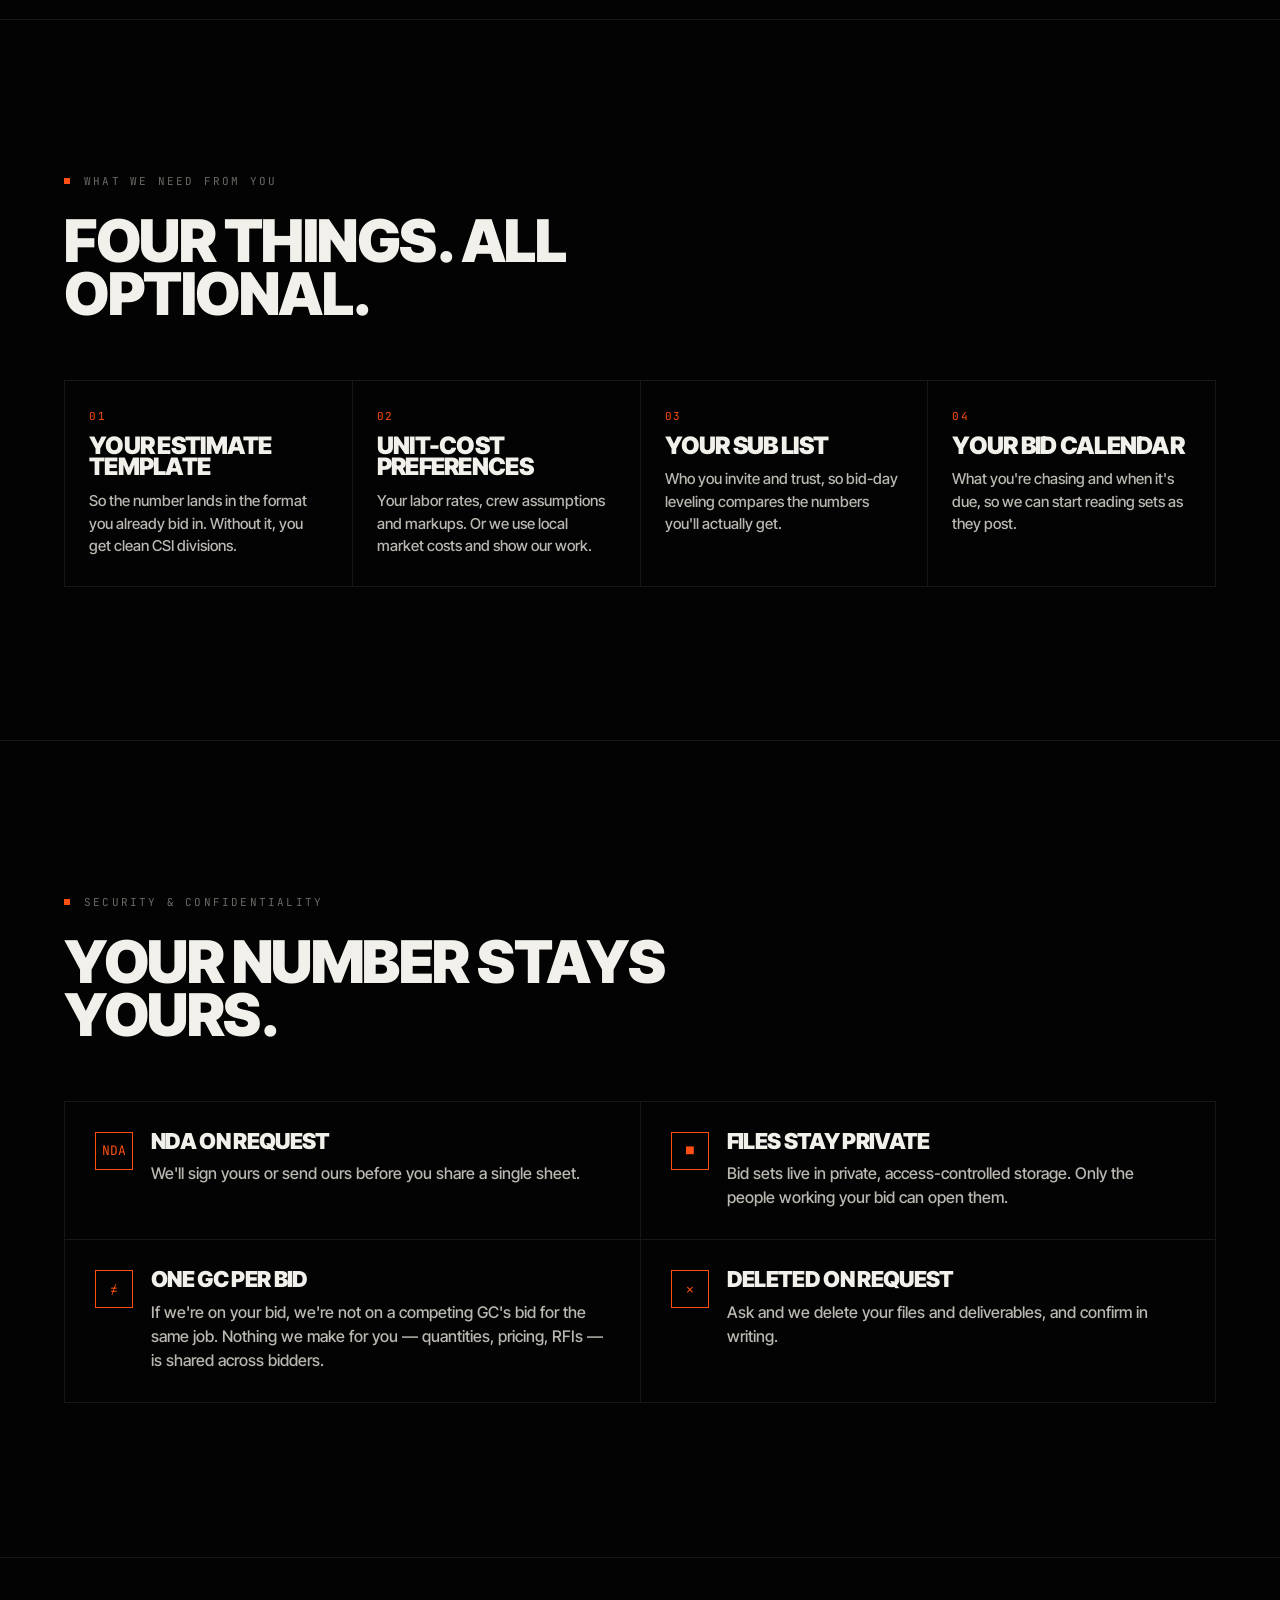
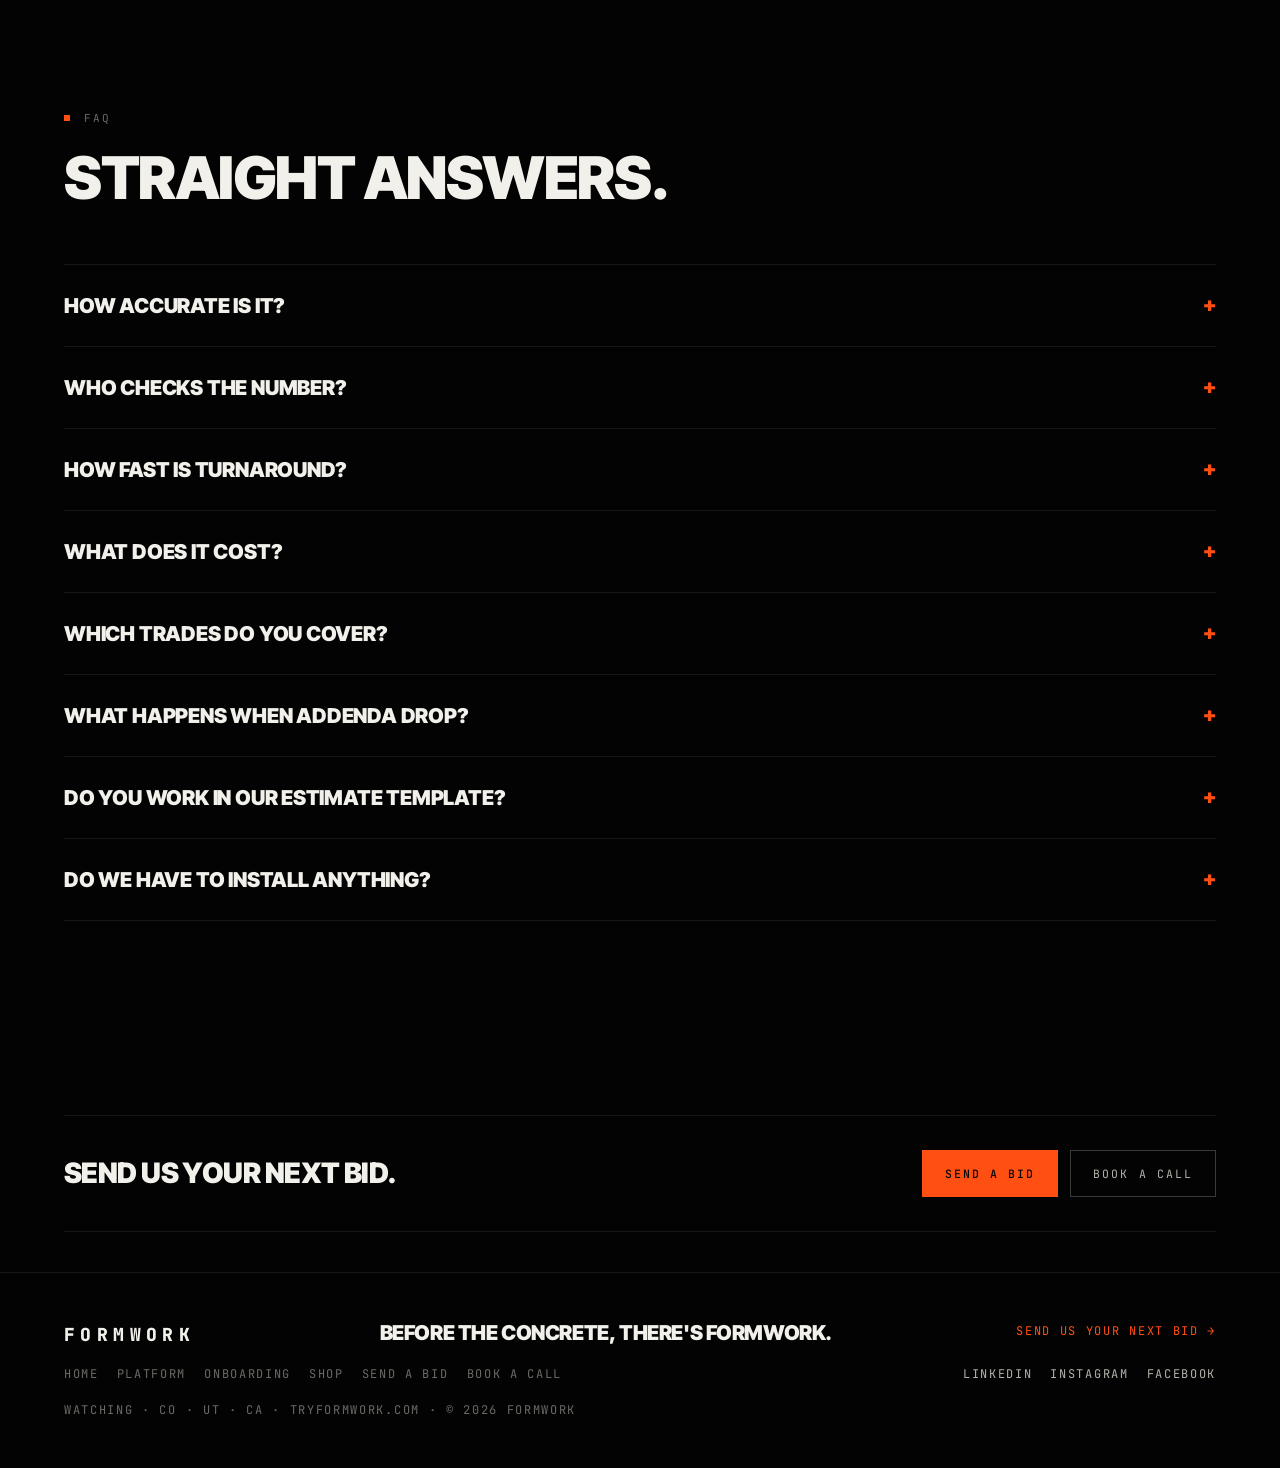
==== commit 7364e937: "Shop entry points: dismissible announcement bar, Shop button in nav at all widths, homepage merch st" ====
--- a/onboarding.html
+++ b/onboarding.html
@@ -25,10 +25,11 @@
 <link href="https://fonts.googleapis.com/css2?family=Inter+Tight:wght@400;500;800;900&family=JetBrains+Mono:wght@400;500&display=swap" rel="stylesheet">
 <link rel="preload" as="fetch" href="assets/a212.json" crossorigin>
 <link rel="preload" as="fetch" href="assets/m21a.json" crossorigin>
-<script>document.documentElement.classList.add('js');</script>
+<script>document.documentElement.classList.add('js');try{if(localStorage.getItem('fw-ann-x')==='1')document.documentElement.classList.add('ann-x')}catch(e){}</script>
 <link rel="stylesheet" href="assets/site.css">
 </head>
 <body>
+<div class="ann" id="ann"><a href="shop.html" class="mono"><i class="tab" aria-hidden="true"></i><span>Field Series · 03 11 00</span><span class="go">Shop the drop →</span></a><button type="button" class="annx mono" id="annx" aria-label="Dismiss">✕</button></div>
 <div id="flash" aria-hidden="true"></div>
 <nav>
   <a href="index.html" class="wordmark" aria-label="Formwork home">FORMWORK</a>
@@ -38,7 +39,7 @@
     <a class="mono dim" href="index.html#record">The record</a>
     <a class="mono dim" href="index.html#pricing">Pricing</a>
     <a class="mono dim" href="index.html#films">Films</a>
-    <a class="mono dim" href="shop.html">Shop</a>
+    <a class="btn navshop" href="shop.html">Shop</a>
     <a class="btn solid" href="send.html">Send a bid</a>
   </div>
 </nav>
--- a/assets/site.css
+++ b/assets/site.css
@@ -659,3 +659,45 @@
 }
 @media (min-width: 561px) { .fgrid { grid-template-columns: repeat(2, 1fr); } }
 .fgrid > .fcard:first-child img { object-position: 50% 100%; }
+
+/* ---- shop entry points: announcement bar, nav Shop button, homepage merch strip ---- */
+:root { --annh: 34px; }
+.ann { position: fixed; top: 0; left: 0; right: 0; z-index: 70; height: var(--annh); display: flex; align-items: center; justify-content: center; background: #0b0b0a; border-bottom: 1px solid var(--line); }
+.ann a { display: flex; align-items: center; gap: 12px; font-size: 10px; letter-spacing: .2em; color: var(--ink2); padding: 0 44px; white-space: nowrap; overflow: hidden; }
+.ann a:hover { color: var(--ink); }
+.ann .tab { width: 14px; height: 6px; background: var(--orange); flex: none; font-style: normal; }
+.ann .go { color: var(--ink); }
+.annx { position: absolute; right: 10px; top: 50%; transform: translateY(-50%); background: none; border: 0; color: var(--dim); font-size: 11px; cursor: pointer; padding: 6px 8px; }
+.annx:hover { color: var(--ink); }
+html:not(.ann-x) body:has(.ann) nav { top: var(--annh); }
+html.ann-x .ann { display: none; }
+.btn.navshop { padding: 9px 14px; font-size: 10.5px; letter-spacing: .2em; border: 1px solid #3a3a37; color: var(--ink); background: transparent; gap: 0; }
+.btn.navshop:hover, .btn.navshop.cur { border-color: var(--orange); background: transparent; color: var(--ink); }
+@media (max-width: 520px) {
+  nav .links { gap: 8px; }
+  .btn.navshop { padding: 10px 11px; font-size: 10.5px; }
+  .ann a { font-size: 9px; letter-spacing: .14em; gap: 9px; padding: 0 34px 0 14px; }
+}
+@media (max-width: 360px) { .ann .go { display: none; } }
+
+.merch { padding: clamp(50px, 7vw, 100px) var(--pad); border-bottom: 1px solid var(--line); }
+.merch .mhead { display: flex; justify-content: space-between; align-items: center; gap: 16px; margin-bottom: 26px; }
+.merch .mhead .label { margin-bottom: 0; }
+.merch .mhead .btn { padding: 11px 18px; font-size: 10.5px; }
+.mgrid { display: grid; grid-template-columns: repeat(3, 1fr); gap: 14px; }
+.mcard { display: flex; flex-direction: column; gap: 12px; min-width: 0; }
+.mcard .mimg { display: block; aspect-ratio: 4 / 5; overflow: hidden; border: 1px solid var(--line); background: #0a0a09; }
+.mcard img { width: 100%; height: 100%; object-fit: cover; display: block; filter: brightness(.8); transition: filter .4s, transform .8s cubic-bezier(.2,.7,.2,1); }
+.mcard:hover img { filter: none; transform: scale(1.02); }
+.mcard:hover .mimg { border-color: var(--orange); }
+.mcard .mm { display: flex; flex-direction: column; gap: 5px; font-size: 10px; letter-spacing: .16em; }
+.mcard .mm b { font-weight: 900; text-transform: uppercase; font-size: clamp(15px, 1.4vw, 22px); letter-spacing: -.02em; color: var(--ink); line-height: 1; }
+@media (max-width: 700px) {
+  .mgrid { display: flex; overflow-x: auto; scroll-snap-type: x mandatory; gap: 12px; margin: 0 calc(-1 * var(--pad)); padding: 0 var(--pad) 6px; scrollbar-width: none; }
+  .mgrid::-webkit-scrollbar { display: none; }
+  .mcard { flex: 0 0 64%; scroll-snap-align: start; }
+}
+html:not(.ann-x) body:has(.ann) :is(.hero, .phero) .hudtxt.l { top: calc(96px + var(--annh) + 18px); }
+html:not(.ann-x) body:has(.ann) .hero .tag { top: calc(118px + var(--annh)); }
+html:not(.ann-x) body:has(.ann) :is(.hero, .phero) .hud.tl, html:not(.ann-x) body:has(.ann) :is(.hero, .phero) .hud.tr { top: calc(90px + var(--annh)); }
+@media (max-width: 700px) { html:not(.ann-x) body:has(.ann) .hero .tag { top: calc(86px + var(--annh)); } }
